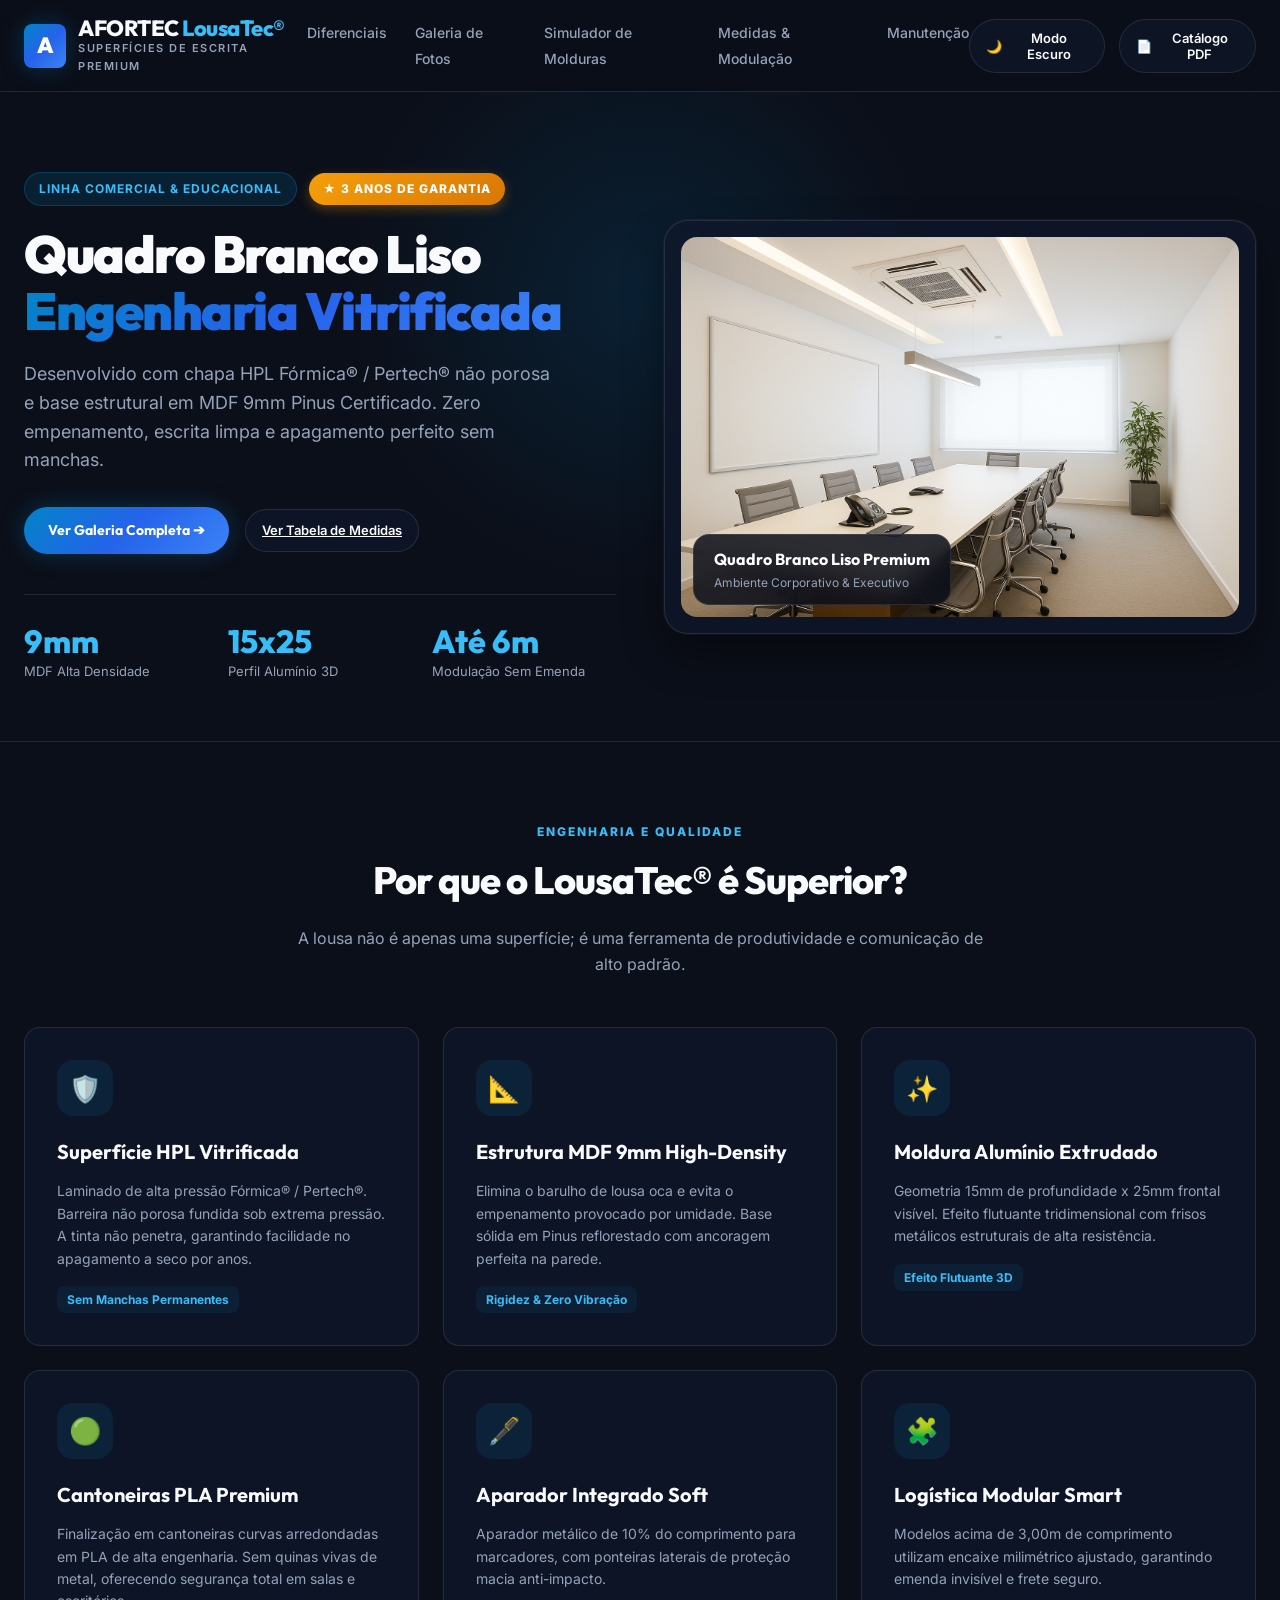
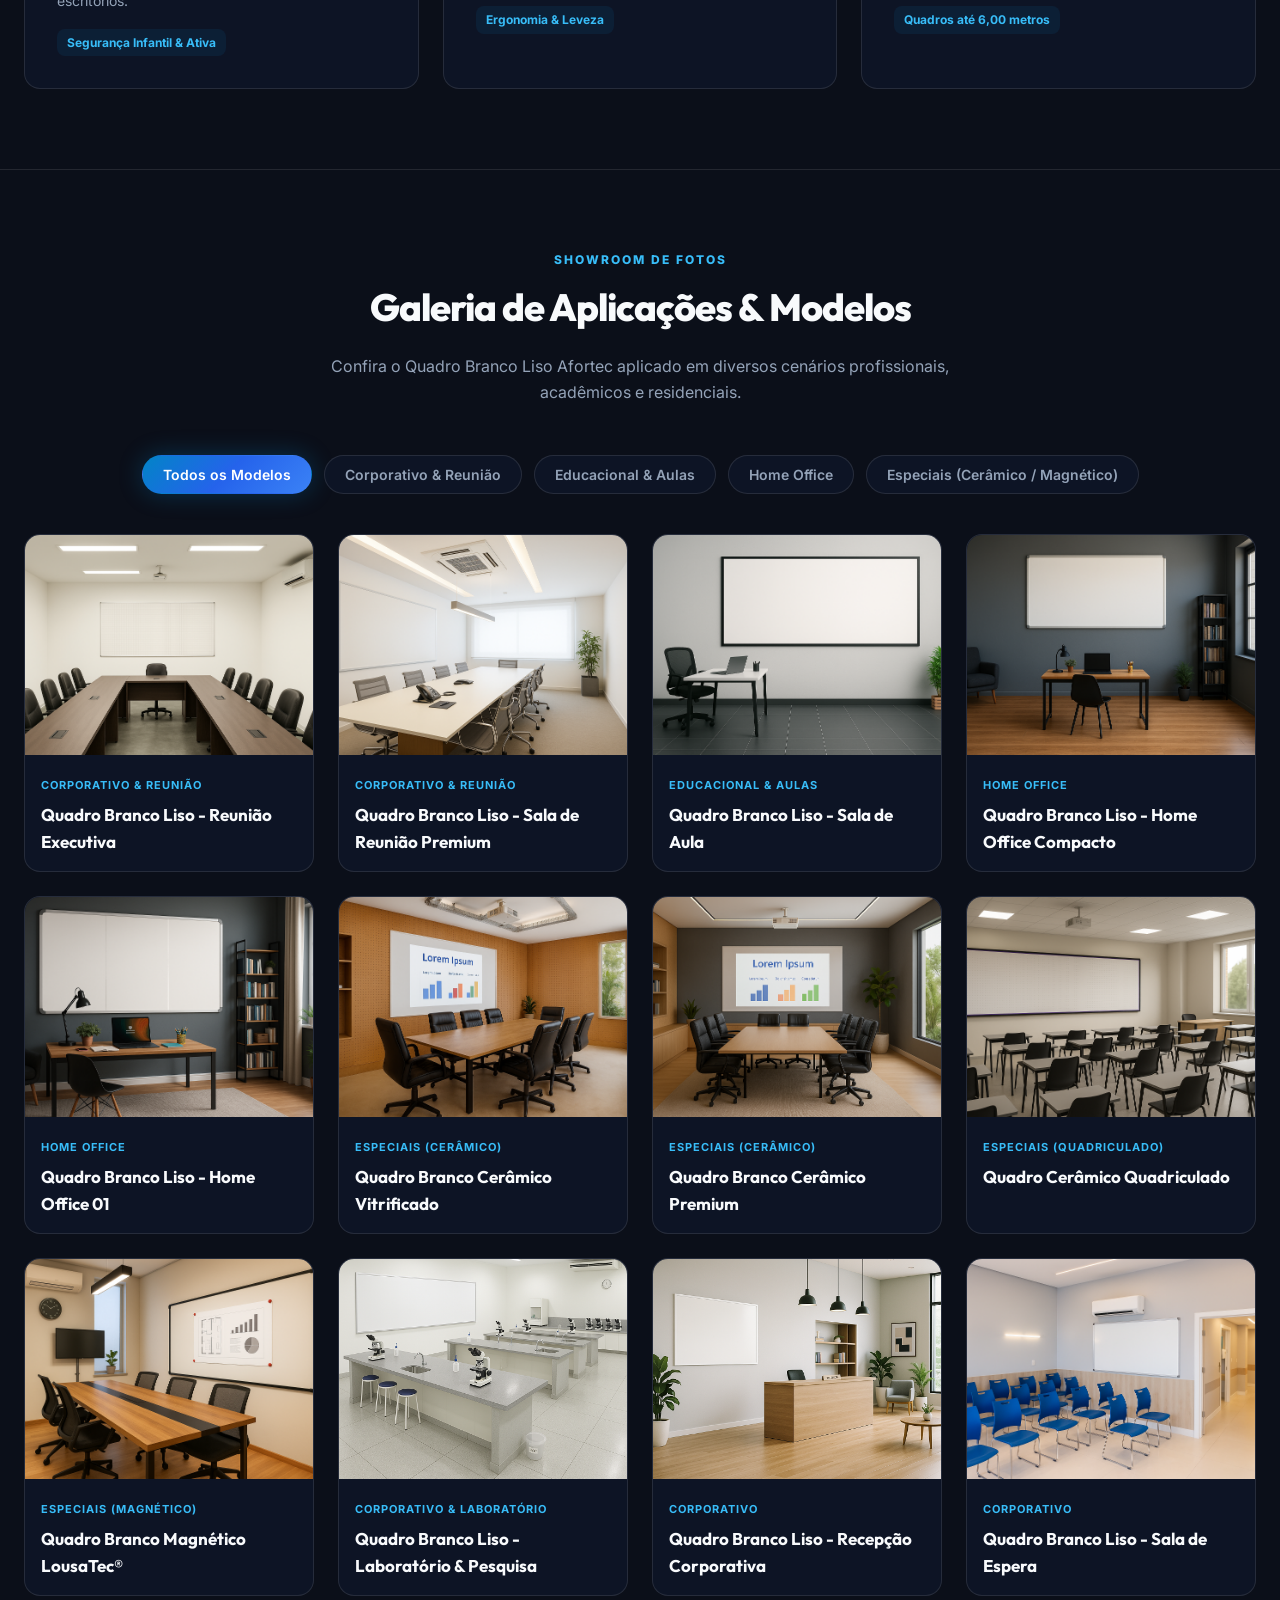
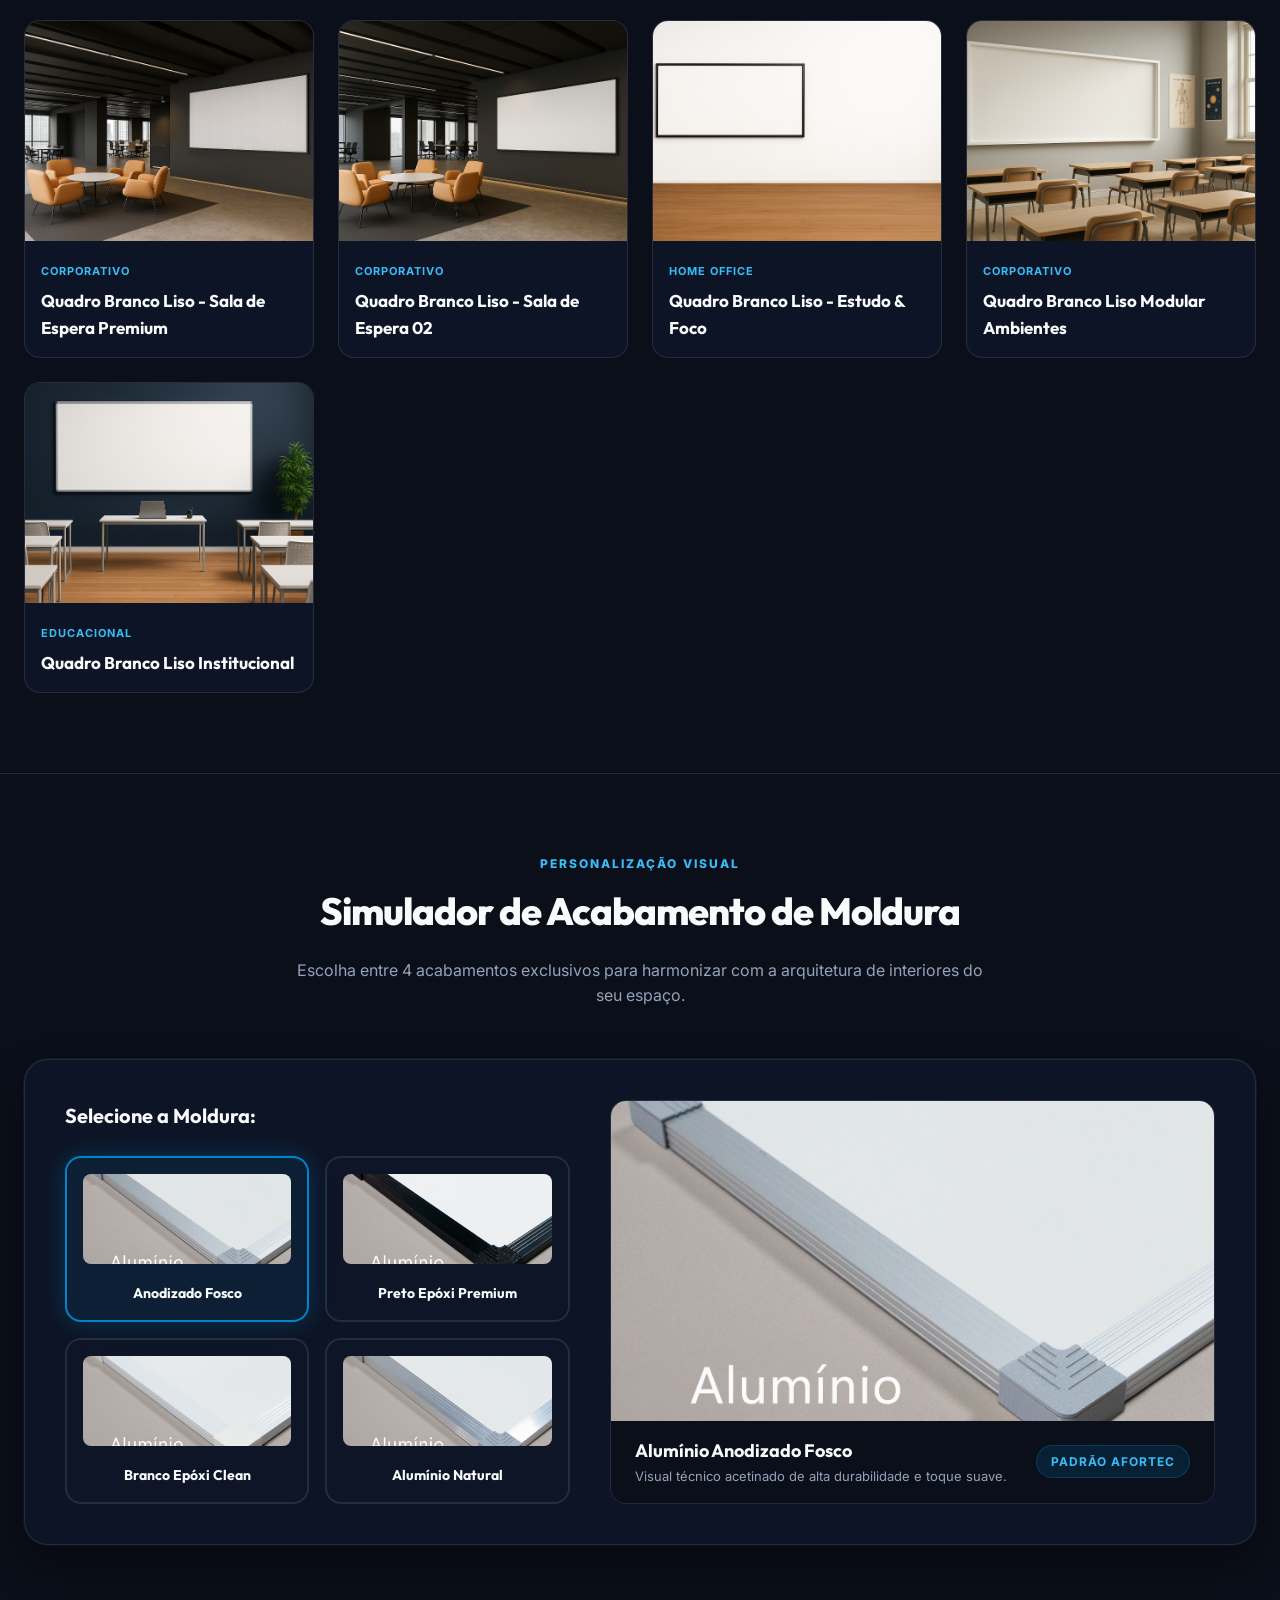
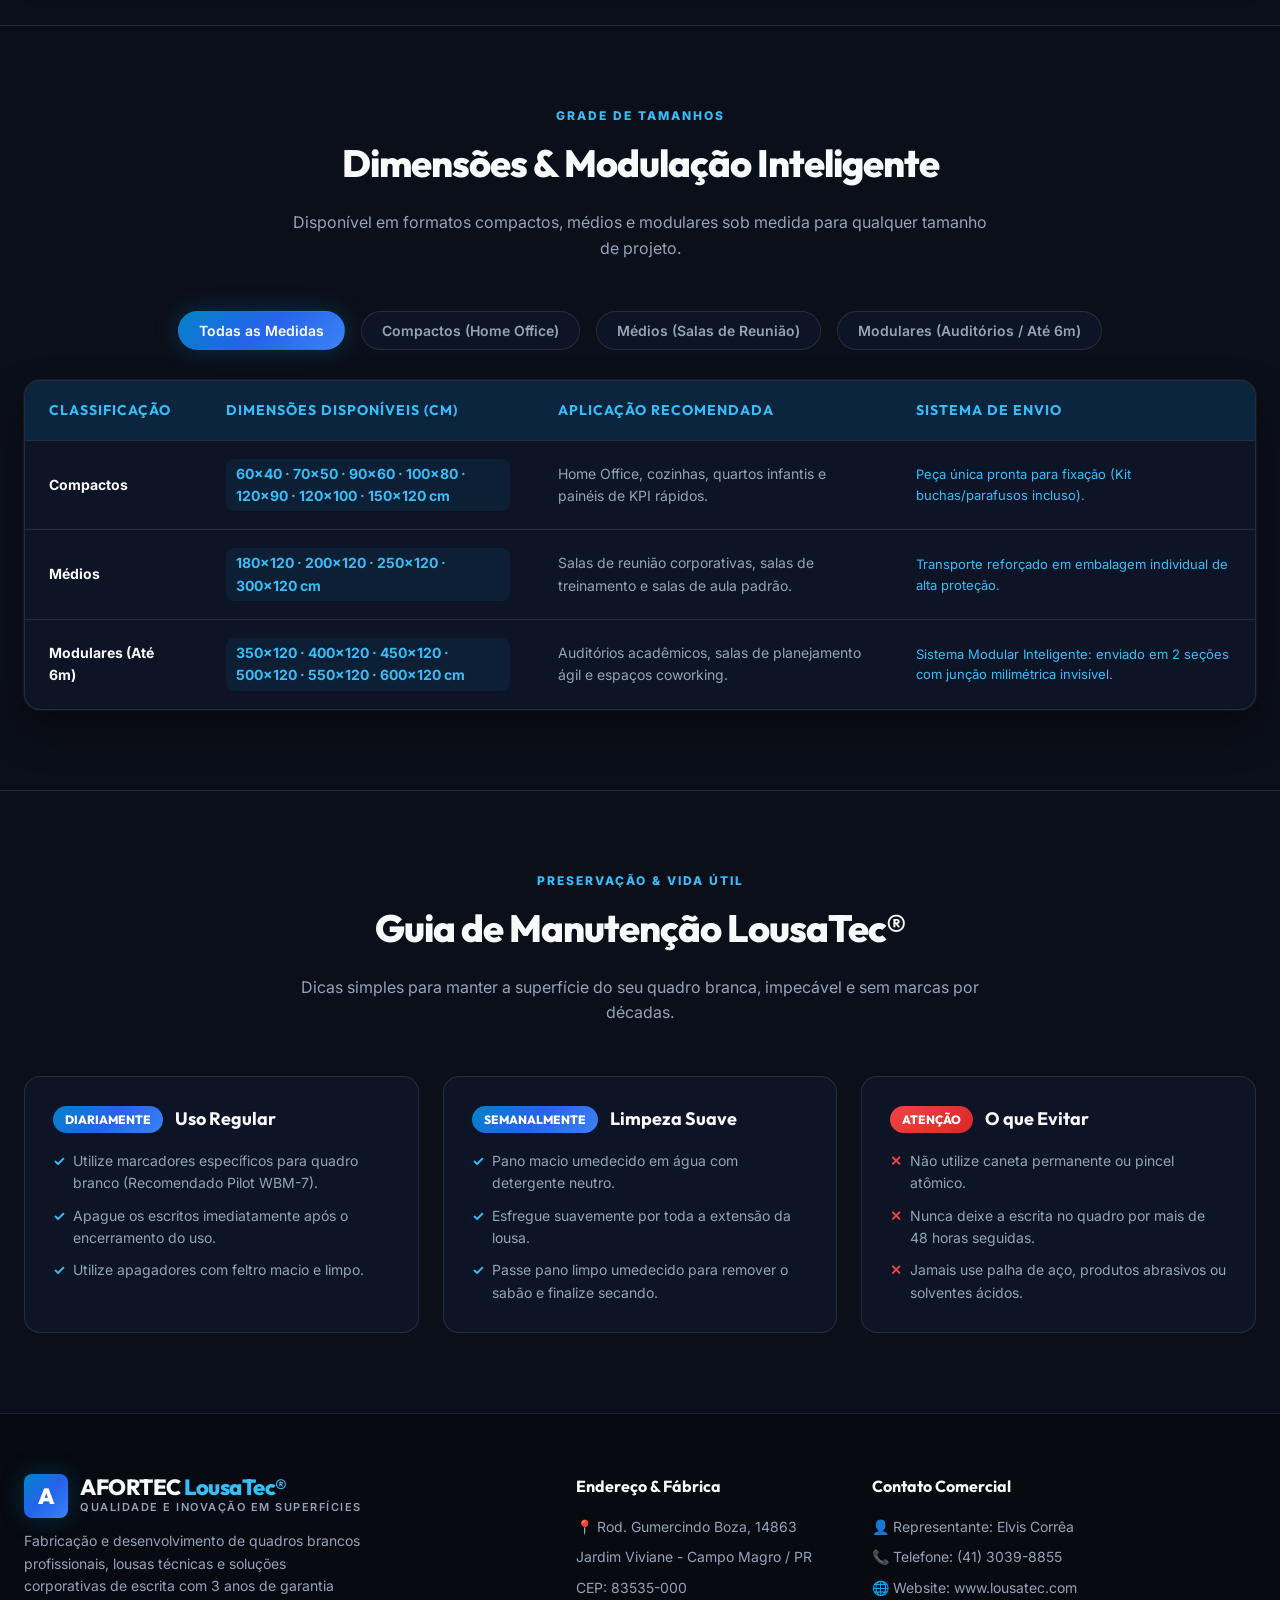
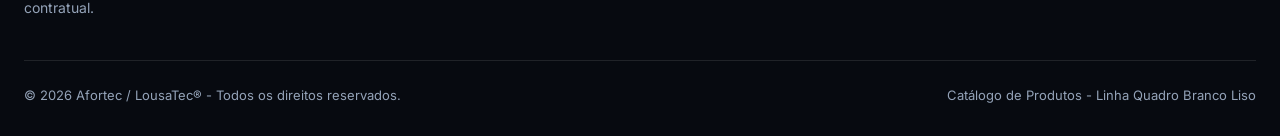
==== index.html @ a350b241 "Catálogo Digital Afortec Quadro Branco Liso" ====
<!DOCTYPE html>
<html lang="pt-BR" data-theme="dark">
<head>
  <meta charset="UTF-8">
  <meta name="viewport" content="width=device-width, initial-scale=1.0">
  <title>Afortec LousaTec® | Catálogo Oficial Quadro Branco Liso</title>
  <meta name="description" content="Catálogo digital de alta performance do Quadro Branco Liso LousaTec® da Afortec. Descubra superfícies HPL Fórmica®, molduras de alumínio 15x25mm e modulação sob medida.">
  
  <!-- Google Fonts -->
  <link rel="preconnect" href="https://fonts.googleapis.com">
  <link rel="preconnect" href="https://fonts.gstatic.com" crossorigin>
  <link href="https://fonts.googleapis.com/css2?family=Inter:wght@300;400;500;600;700&family=Outfit:wght@600;700;800;900&display=swap" rel="stylesheet">
  
  <!-- Main Stylesheet -->
  <link rel="stylesheet" href="styles.css">
</head>
<body>

  <!-- Header / Navigation -->
  <header class="header">
    <div class="container header-content">
      <div class="brand-wrapper">
        <a href="#" class="brand-logo" title="Afortec LousaTec">
          <div class="brand-logo-icon">A</div>
          <div class="brand-text">
            <span class="brand-title">AFORTEC <span>LousaTec®</span></span>
            <span class="brand-subtitle">Superfícies de Escrita Premium</span>
          </div>
        </a>
      </div>
      
      <ul class="nav-links">
        <li><a href="#diferenciais" class="nav-link">Diferenciais</a></li>
        <li><a href="#galeria" class="nav-link">Galeria de Fotos</a></li>
        <li><a href="#molduras" class="nav-link">Simulador de Molduras</a></li>
        <li><a href="#modulacao" class="nav-link">Medidas & Modulação</a></li>
        <li><a href="#cuidados" class="nav-link">Manutenção</a></li>
      </ul>
      
      <div class="header-actions">
        <button id="themeToggle" class="theme-toggle" title="Alternar Tema Claro/Escuro">
          <span class="theme-icon">🌙</span> <span class="theme-text">Modo Escuro</span>
        </button>
        <button id="btnPrint" class="btn-print" onclick="window.print()" title="Imprimir / Exportar PDF">
          <span>📄</span> Catálogo PDF
        </button>
      </div>
    </div>
  </header>

  <!-- Hero Section -->
  <section class="hero">
    <div class="hero-glow"></div>
    <div class="container hero-grid">
      <div class="hero-text">
        <div class="hero-badge-group">
          <span class="badge-tag">Linha Comercial & Educacional</span>
          <span class="badge-warranty">★ 3 Anos de Garantia</span>
        </div>
        <h1 class="hero-title">Quadro Branco Liso <br><span class="gradient-text">Engenharia Vitrificada</span></h1>
        <p class="hero-description">
          Desenvolvido com chapa HPL Fórmica® / Pertech® não porosa e base estrutural em MDF 9mm Pinus Certificado. Zero empenamento, escrita limpa e apagamento perfeito sem manchas.
        </p>
        <div style="display: flex; gap: 16px; align-items: center; flex-wrap: wrap;">
          <a href="#galeria" class="btn-primary">Ver Galeria Completa ➔</a>
          <a href="#modulacao" class="btn-print">Ver Tabela de Medidas</a>
        </div>
        
        <div class="hero-stats">
          <div class="stat-item">
            <h3>9mm</h3>
            <p>MDF Alta Densidade</p>
          </div>
          <div class="stat-item">
            <h3>15x25</h3>
            <p>Perfil Alumínio 3D</p>
          </div>
          <div class="stat-item">
            <h3>Até 6m</h3>
            <p>Modulação Sem Emenda</p>
          </div>
        </div>
      </div>
      
      <div class="hero-media">
        <div class="hero-card-featured">
          <img src="Quadro Branco Liso/Reunião 01.png" alt="Quadro Branco Liso Afortec Sala de Reunião" id="heroFeaturedImg">
          <div class="hero-card-floating-tag">
            <h4>Quadro Branco Liso Premium</h4>
            <p>Ambiente Corporativo & Executivo</p>
          </div>
        </div>
      </div>
    </div>
  </section>

  <!-- Diferenciais Técnicos -->
  <section id="diferenciais" class="section">
    <div class="container">
      <div class="section-header">
        <span class="section-tag">Engenharia e Qualidade</span>
        <h2 class="section-title">Por que o LousaTec® é Superior?</h2>
        <p class="section-description">A lousa não é apenas uma superfície; é uma ferramenta de produtividade e comunicação de alto padrão.</p>
      </div>
      
      <div class="tech-grid">
        <div class="tech-card">
          <div class="tech-icon">🛡️</div>
          <h3>Superfície HPL Vitrificada</h3>
          <p>Laminado de alta pressão Fórmica® / Pertech®. Barreira não porosa fundida sob extrema pressão. A tinta não penetra, garantindo facilidade no apagamento a seco por anos.</p>
          <span class="tech-highlight">Sem Manchas Permanentes</span>
        </div>
        
        <div class="tech-card">
          <div class="tech-icon">📐</div>
          <h3>Estrutura MDF 9mm High-Density</h3>
          <p>Elimina o barulho de lousa oca e evita o empenamento provocado por umidade. Base sólida em Pinus reflorestado com ancoragem perfeita na parede.</p>
          <span class="tech-highlight">Rigidez & Zero Vibração</span>
        </div>
        
        <div class="tech-card">
          <div class="tech-icon">✨</div>
          <h3>Moldura Alumínio Extrudado</h3>
          <p>Geometria 15mm de profundidade x 25mm frontal visível. Efeito flutuante tridimensional com frisos metálicos estruturais de alta resistência.</p>
          <span class="tech-highlight">Efeito Flutuante 3D</span>
        </div>
        
        <div class="tech-card">
          <div class="tech-icon">🟢</div>
          <h3>Cantoneiras PLA Premium</h3>
          <p>Finalização em cantoneiras curvas arredondadas em PLA de alta engenharia. Sem quinas vivas de metal, oferecendo segurança total em salas e escritórios.</p>
          <span class="tech-highlight">Segurança Infantil & Ativa</span>
        </div>
        
        <div class="tech-card">
          <div class="tech-icon">🖋️</div>
          <h3>Aparador Integrado Soft</h3>
          <p>Aparador metálico de 10% do comprimento para marcadores, com ponteiras laterais de proteção macia anti-impacto.</p>
          <span class="tech-highlight">Ergonomia & Leveza</span>
        </div>
        
        <div class="tech-card">
          <div class="tech-icon">🧩</div>
          <h3>Logística Modular Smart</h3>
          <p>Modelos acima de 3,00m de comprimento utilizam encaixe milimétrico ajustado, garantindo emenda invisível e frete seguro.</p>

          <span class="tech-highlight">Quadros até 6,00 metros</span>
        </div>
      </div>
    </div>
  </section>

  <!-- Galeria de Imagens de Produtos -->
  <section id="galeria" class="section">
    <div class="container">
      <div class="section-header">
        <span class="section-tag">Showroom de Fotos</span>
        <h2 class="section-title">Galeria de Aplicações & Modelos</h2>
        <p class="section-description">Confira o Quadro Branco Liso Afortec aplicado em diversos cenários profissionais, acadêmicos e residenciais.</p>
      </div>
      
      <!-- Controles de Filtro da Galeria -->
      <div class="gallery-controls">
        <button class="filter-btn active" data-filter="all">Todos os Modelos</button>
        <button class="filter-btn" data-filter="corporativo">Corporativo & Reunião</button>
        <button class="filter-btn" data-filter="educacional">Educacional & Aulas</button>
        <button class="filter-btn" data-filter="homeoffice">Home Office</button>
        <button class="filter-btn" data-filter="especiais">Especiais (Cerâmico / Magnético)</button>
      </div>
      
      <div class="gallery-grid" id="galleryGrid">
        <!-- Inserido dinamicamente via JS -->
      </div>
    </div>
  </section>

  <!-- Simulador de Molduras -->
  <section id="molduras" class="section">
    <div class="container">
      <div class="section-header">
        <span class="section-tag">Personalização Visual</span>
        <h2 class="section-title">Simulador de Acabamento de Moldura</h2>
        <p class="section-description">Escolha entre 4 acabamentos exclusivos para harmonizar com a arquitetura de interiores do seu espaço.</p>
      </div>
      
      <div class="simulator-container">
        <div class="simulator-controls">
          <h3 style="font-family: var(--font-heading); font-size: 20px; font-weight: 700; margin-bottom: 16px;">Selecione a Moldura:</h3>
          <div class="frame-options" id="frameOptions">
            <!-- Inserido dinamicamente via JS -->
          </div>
        </div>
        
        <div class="simulator-preview-box">
          <img src="Molduras/Moldura - Anodizada 0001.jpg" alt="Preview da Moldura" class="simulator-preview-img" id="framePreviewImg">
          <div class="simulator-preview-info">
            <div>
              <h4 id="framePreviewTitle" style="font-family: var(--font-heading); font-size: 18px; font-weight: 700;">Alumínio Anodizado Fosco</h4>
              <p id="framePreviewDesc" style="font-size: 13px; color: var(--text-muted);">Visual técnico acetinado de alta durabilidade e toque suave.</p>
            </div>
            <span class="badge-tag">Padrão Afortec</span>
          </div>
        </div>
      </div>
    </div>
  </section>

  <!-- Modulação e Tabela de Medidas -->
  <section id="modulacao" class="section">
    <div class="container">
      <div class="section-header">
        <span class="section-tag">Grade de Tamanhos</span>
        <h2 class="section-title">Dimensões & Modulação Inteligente</h2>
        <p class="section-description">Disponível em formatos compactos, médios e modulares sob medida para qualquer tamanho de projeto.</p>
      </div>
      
      <div class="modulation-controls">
        <button class="filter-btn active" data-mod="all">Todas as Medidas</button>
        <button class="filter-btn" data-mod="compactos">Compactos (Home Office)</button>
        <button class="filter-btn" data-mod="medios">Médios (Salas de Reunião)</button>
        <button class="filter-btn" data-mod="modulares">Modulares (Auditórios / Até 6m)</button>
      </div>
      
      <div class="modulation-table-wrapper">
        <table class="modulation-table">
          <thead>
            <tr>
              <th>Classificação</th>
              <th>Dimensões Disponíveis (cm)</th>
              <th>Aplicação Recomendada</th>
              <th>Sistema de Envio</th>
            </tr>
          </thead>
          <tbody id="modulationTableBody">
            <!-- Inserido dinamicamente via JS -->
          </tbody>
        </table>
      </div>
    </div>
  </section>

  <!-- Manutenção e Cuidados -->
  <section id="cuidados" class="section">
    <div class="container">
      <div class="section-header">
        <span class="section-tag">Preservação & Vida Útil</span>
        <h2 class="section-title">Guia de Manutenção LousaTec®</h2>
        <p class="section-description">Dicas simples para manter a superfície do seu quadro branca, impecável e sem marcas por décadas.</p>
      </div>
      
      <div class="care-grid">
        <div class="care-card">
          <div class="care-card-header">
            <span class="care-badge">Diariamente</span>
            <h3>Uso Regular</h3>
          </div>
          <ul>
            <li>Utilize marcadores específicos para quadro branco (Recomendado Pilot WBM-7).</li>
            <li>Apague os escritos imediatamente após o encerramento do uso.</li>
            <li>Utilize apagadores com feltro macio e limpo.</li>
          </ul>
        </div>
        
        <div class="care-card">
          <div class="care-card-header">
            <span class="care-badge">Semanalmente</span>
            <h3>Limpeza Suave</h3>
          </div>
          <ul>
            <li>Pano macio umedecido em água com detergente neutro.</li>
            <li>Esfregue suavemente por toda a extensão da lousa.</li>
            <li>Passe pano limpo umedecido para remover o sabão e finalize secando.</li>
          </ul>
        </div>
        
        <div class="care-card warning">
          <div class="care-card-header">
            <span class="care-badge" style="background: linear-gradient(135deg, #EF4444 0%, #DC2626 100%);">Atenção</span>
            <h3>O que Evitar</h3>
          </div>
          <ul>
            <li>Não utilize caneta permanente ou pincel atômico.</li>
            <li>Nunca deixe a escrita no quadro por mais de 48 horas seguidas.</li>
            <li>Jamais use palha de aço, produtos abrasivos ou solventes ácidos.</li>
          </ul>
        </div>
      </div>
    </div>
  </section>

  <!-- Modal Lightbox de Imagens -->
  <div id="imageModal" class="modal">
    <div class="modal-content">
      <button class="modal-close" id="modalClose">✕</button>
      <img id="modalImg" class="modal-img" src="" alt="Ampliação do Quadro Branco Liso Afortec">
      <div id="modalCaption" class="modal-caption"></div>
    </div>
  </div>

  <!-- Footer Institucional -->
  <footer class="footer">
    <div class="container">
      <div class="footer-grid">
        <div class="footer-brand">
          <div class="brand-logo">
            <div class="brand-logo-icon">A</div>
            <div class="brand-text">
              <span class="brand-title">AFORTEC <span>LousaTec®</span></span>
              <span class="brand-subtitle">Qualidade e Inovação em Superfícies</span>
            </div>
          </div>
          <p>Fabricação e desenvolvimento de quadros brancos profissionais, lousas técnicas e soluções corporativas de escrita com 3 anos de garantia contratual.</p>
        </div>
        
        <div class="footer-contact">
          <h4>Endereço & Fábrica</h4>
          <p>📍 Rod. Gumercindo Boza, 14863</p>
          <p>Jardim Viviane - Campo Magro / PR</p>
          <p>CEP: 83535-000</p>
        </div>
        
        <div class="footer-contact">
          <h4>Contato Comercial</h4>
          <p>👤 Representante: Elvis Corrêa</p>
          <p>📞 Telefone: (41) 3039-8855</p>
          <p>🌐 Website: www.lousatec.com</p>
        </div>
      </div>
      
      <div class="footer-bottom">
        <p>© 2026 Afortec / LousaTec® - Todos os direitos reservados.</p>
        <p>Catálogo de Produtos - Linha Quadro Branco Liso</p>
      </div>
    </div>
  </footer>

  <!-- Script Principal JavaScript -->
  <script src="app.js"></script>
</body>
</html>
---- styles.css ----
/* ==========================================================================
   AFORTEC / LOUSATEC - DESIGN SYSTEM & CATALOG STYLESHEET
   ========================================================================== */

:root {
  /* Color Palette - Premium Slate & Deep Sapphire */
  --bg-dark: #0B0F19;
  --bg-card: rgba(15, 23, 42, 0.75);
  --bg-card-hover: rgba(30, 41, 59, 0.85);
  --border-color: rgba(255, 255, 255, 0.1);
  --border-active: #0284C7;
  
  --primary-navy: #0F172A;
  --accent-blue: #0284C7;
  --accent-blue-bright: #38BDF8;
  --accent-gradient: linear-gradient(135deg, #0284C7 0%, #2563EB 50%, #3B82F6 100%);
  --gold-warranty: linear-gradient(135deg, #F59E0B 0%, #D97706 100%);
  
  --text-main: #F8FAFC;
  --text-muted: #94A3B8;
  --text-dim: #64748B;
  
  --shadow-glass: 0 20px 40px rgba(0, 0, 0, 0.4), 0 0 0 1px rgba(255, 255, 255, 0.05);
  --shadow-glow: 0 0 25px rgba(2, 132, 199, 0.3);
  
  --radius-sm: 8px;
  --radius-md: 16px;
  --radius-lg: 24px;
  --radius-full: 9999px;
  
  --transition-fast: 0.2s cubic-bezier(0.4, 0, 0.2, 1);
  --transition-normal: 0.35s cubic-bezier(0.4, 0, 0.2, 1);
  --font-heading: 'Outfit', -apple-system, BlinkMacSystemFont, sans-serif;
  --font-body: 'Inter', -apple-system, BlinkMacSystemFont, sans-serif;
}

/* Light Theme Variables */
[data-theme="light"] {
  --bg-dark: #F8FAFC;
  --bg-card: rgba(255, 255, 255, 0.9);
  --bg-card-hover: rgba(241, 245, 249, 1);
  --border-color: rgba(15, 23, 42, 0.1);
  --text-main: #0F172A;
  --text-muted: #475569;
  --text-dim: #64748B;
  --shadow-glass: 0 10px 30px rgba(0, 0, 0, 0.08), 0 0 0 1px rgba(0, 0, 0, 0.05);
}

/* Reset & Base Setup */
*, *::before, *::after {
  box-sizing: border-box;
  margin: 0;
  padding: 0;
}

html {
  scroll-behavior: smooth;
  font-size: 16px;
}

body {
  font-family: var(--font-body);
  background-color: var(--bg-dark);
  color: var(--text-main);
  line-height: 1.6;
  overflow-x: hidden;
  transition: background-color var(--transition-normal), color var(--transition-normal);
}

/* Container */
.container {
  width: 100%;
  max-width: 1280px;
  margin: 0 auto;
  padding: 0 24px;
}

/* Custom Scrollbar */
::-webkit-scrollbar {
  width: 8px;
}
::-webkit-scrollbar-track {
  background: var(--bg-dark);
}
::-webkit-scrollbar-thumb {
  background: var(--accent-blue);
  border-radius: 4px;
}

/* Header & Navigation */
.header {
  position: sticky;
  top: 0;
  z-index: 100;
  background: rgba(11, 15, 25, 0.85);
  backdrop-filter: blur(16px);
  -webkit-backdrop-filter: blur(16px);
  border-bottom: 1px solid var(--border-color);
  padding: 16px 0;
  transition: background var(--transition-normal);
}

[data-theme="light"] .header {
  background: rgba(248, 250, 252, 0.85);
}

.header-content {
  display: flex;
  align-items: center;
  justify-content: space-between;
}

.brand-wrapper {
  display: flex;
  align-items: center;
  gap: 16px;
}

.brand-logo {
  display: flex;
  align-items: center;
  gap: 12px;
  text-decoration: none;
}

.brand-logo-icon {
  width: 44px;
  height: 44px;
  background: var(--accent-gradient);
  border-radius: var(--radius-sm);
  display: flex;
  align-items: center;
  justify-content: center;
  color: #FFF;
  font-weight: 900;
  font-size: 22px;
  font-family: var(--font-heading);
  box-shadow: var(--shadow-glow);
}

.brand-text {
  display: flex;
  flex-direction: column;
}

.brand-title {
  font-family: var(--font-heading);
  font-weight: 800;
  font-size: 22px;
  letter-spacing: -0.5px;
  color: var(--text-main);
  line-height: 1.1;
}

.brand-title span {
  color: var(--accent-blue-bright);
}

.brand-subtitle {
  font-size: 11px;
  text-transform: uppercase;
  letter-spacing: 1.5px;
  color: var(--text-muted);
  font-weight: 600;
}

.nav-links {
  display: flex;
  gap: 28px;
  list-style: none;
}

.nav-link {
  color: var(--text-muted);
  text-decoration: none;
  font-weight: 500;
  font-size: 14px;
  transition: color var(--transition-fast);
}

.nav-link:hover, .nav-link.active {
  color: var(--accent-blue-bright);
}

.header-actions {
  display: flex;
  align-items: center;
  gap: 14px;
}

.theme-toggle, .btn-print {
  background: var(--bg-card);
  border: 1px solid var(--border-color);
  color: var(--text-main);
  padding: 10px 16px;
  border-radius: var(--radius-full);
  font-family: var(--font-body);
  font-size: 13px;
  font-weight: 600;
  cursor: pointer;
  display: flex;
  align-items: center;
  gap: 8px;
  transition: all var(--transition-fast);
}

.theme-toggle:hover, .btn-print:hover {
  border-color: var(--accent-blue);
  box-shadow: var(--shadow-glow);
  transform: translateY(-2px);
}

.btn-primary {
  background: var(--accent-gradient);
  color: #FFF;
  border: none;
  padding: 12px 24px;
  border-radius: var(--radius-full);
  font-family: var(--font-heading);
  font-weight: 700;
  font-size: 14px;
  cursor: pointer;
  text-decoration: none;
  display: inline-flex;
  align-items: center;
  gap: 8px;
  box-shadow: var(--shadow-glow);
  transition: all var(--transition-fast);
}

.btn-primary:hover {
  transform: translateY(-2px);
  filter: brightness(1.1);
}

/* Hero Section */
.hero {
  position: relative;
  padding: 80px 0 60px;
  overflow: hidden;
}

.hero-glow {
  position: absolute;
  top: -100px;
  left: 50%;
  transform: translateX(-50%);
  width: 600px;
  height: 600px;
  background: radial-gradient(circle, rgba(2, 132, 199, 0.15) 0%, rgba(11, 15, 25, 0) 70%);
  z-index: 0;
  pointer-events: none;
}

.hero-grid {
  display: grid;
  grid-template-columns: 1fr 1fr;
  gap: 48px;
  align-items: center;
  position: relative;
  z-index: 1;
}

.hero-badge-group {
  display: flex;
  align-items: center;
  gap: 12px;
  margin-bottom: 20px;
  flex-wrap: wrap;
}

.badge-tag {
  background: rgba(2, 132, 199, 0.15);
  border: 1px solid rgba(2, 132, 199, 0.3);
  color: var(--accent-blue-bright);
  padding: 6px 14px;
  border-radius: var(--radius-full);
  font-size: 12px;
  font-weight: 700;
  text-transform: uppercase;
  letter-spacing: 1px;
}

.badge-warranty {
  background: var(--gold-warranty);
  color: #FFF;
  padding: 6px 14px;
  border-radius: var(--radius-full);
  font-size: 12px;
  font-weight: 800;
  text-transform: uppercase;
  letter-spacing: 1px;
  display: flex;
  align-items: center;
  gap: 6px;
  box-shadow: 0 4px 12px rgba(245, 158, 11, 0.3);
}

.hero-title {
  font-family: var(--font-heading);
  font-size: 52px;
  font-weight: 900;
  line-height: 1.1;
  margin-bottom: 20px;
  letter-spacing: -1.5px;
}

.hero-title .gradient-text {
  background: var(--accent-gradient);
  -webkit-background-clip: text;
  -webkit-text-fill-color: transparent;
}

.hero-description {
  font-size: 18px;
  color: var(--text-muted);
  margin-bottom: 32px;
  max-width: 540px;
}

.hero-stats {
  display: grid;
  grid-template-columns: repeat(3, 1fr);
  gap: 20px;
  margin-top: 40px;
  padding-top: 30px;
  border-top: 1px solid var(--border-color);
}

.stat-item h3 {
  font-family: var(--font-heading);
  font-size: 32px;
  font-weight: 800;
  color: var(--accent-blue-bright);
  line-height: 1;
}

.stat-item p {
  font-size: 13px;
  color: var(--text-muted);
  margin-top: 4px;
}

/* Showcase Hero Image */
.hero-media {
  position: relative;
}

.hero-card-featured {
  background: var(--bg-card);
  border: 1px solid var(--border-color);
  border-radius: var(--radius-lg);
  padding: 16px;
  box-shadow: var(--shadow-glass);
  backdrop-filter: blur(12px);
  position: relative;
  overflow: hidden;
  transition: transform var(--transition-normal);
}

.hero-card-featured:hover {
  transform: translateY(-4px);
}

.hero-card-featured img {
  width: 100%;
  height: 380px;
  object-fit: cover;
  border-radius: var(--radius-md);
  display: block;
}

.hero-card-floating-tag {
  position: absolute;
  bottom: 28px;
  left: 28px;
  background: rgba(11, 15, 25, 0.85);
  backdrop-filter: blur(12px);
  border: 1px solid var(--border-color);
  padding: 12px 20px;
  border-radius: var(--radius-md);
  color: #FFF;
}

.hero-card-floating-tag h4 {
  font-family: var(--font-heading);
  font-size: 16px;
  font-weight: 700;
}

.hero-card-floating-tag p {
  font-size: 12px;
  color: var(--text-muted);
}

/* Section Header */
.section {
  padding: 80px 0;
  border-top: 1px solid var(--border-color);
}

.section-header {
  text-align: center;
  max-width: 700px;
  margin: 0 auto 50px;
}

.section-tag {
  color: var(--accent-blue-bright);
  font-size: 12px;
  font-weight: 800;
  text-transform: uppercase;
  letter-spacing: 2px;
  margin-bottom: 8px;
  display: block;
}

.section-title {
  font-family: var(--font-heading);
  font-size: 38px;
  font-weight: 800;
  letter-spacing: -1px;
  margin-bottom: 16px;
}

.section-description {
  font-size: 16px;
  color: var(--text-muted);
}

/* Tech Features Grid */
.tech-grid {
  display: grid;
  grid-template-columns: repeat(3, 1fr);
  gap: 24px;
}

.tech-card {
  background: var(--bg-card);
  border: 1px solid var(--border-color);
  border-radius: var(--radius-md);
  padding: 32px;
  transition: all var(--transition-normal);
  position: relative;
  overflow: hidden;
}

.tech-card::before {
  content: '';
  position: absolute;
  top: 0;
  left: 0;
  width: 100%;
  height: 4px;
  background: var(--accent-gradient);
  opacity: 0;
  transition: opacity var(--transition-fast);
}

.tech-card:hover {
  transform: translateY(-6px);
  border-color: rgba(2, 132, 199, 0.4);
  box-shadow: var(--shadow-glass);
}

.tech-card:hover::before {
  opacity: 1;
}

.tech-icon {
  width: 56px;
  height: 56px;
  background: rgba(2, 132, 199, 0.12);
  border-radius: var(--radius-md);
  display: flex;
  align-items: center;
  justify-content: center;
  font-size: 26px;
  margin-bottom: 20px;
  color: var(--accent-blue-bright);
}

.tech-card h3 {
  font-family: var(--font-heading);
  font-size: 20px;
  font-weight: 700;
  margin-bottom: 12px;
}

.tech-card p {
  font-size: 14px;
  color: var(--text-muted);
  line-height: 1.6;
}

.tech-card .tech-highlight {
  margin-top: 16px;
  display: inline-block;
  font-size: 12px;
  font-weight: 700;
  color: var(--accent-blue-bright);
  background: rgba(2, 132, 199, 0.1);
  padding: 4px 10px;
  border-radius: var(--radius-sm);
}

/* Gallery Section */
.gallery-controls {
  display: flex;
  justify-content: center;
  gap: 12px;
  margin-bottom: 40px;
  flex-wrap: wrap;
}

.filter-btn {
  background: var(--bg-card);
  border: 1px solid var(--border-color);
  color: var(--text-muted);
  padding: 10px 20px;
  border-radius: var(--radius-full);
  font-family: var(--font-body);
  font-size: 14px;
  font-weight: 600;
  cursor: pointer;
  transition: all var(--transition-fast);
}

.filter-btn:hover, .filter-btn.active {
  background: var(--accent-gradient);
  color: #FFF;
  border-color: transparent;
  box-shadow: var(--shadow-glow);
}

.gallery-grid {
  display: grid;
  grid-template-columns: repeat(auto-fill, minmax(280px, 1fr));
  gap: 24px;
}

.gallery-item {
  background: var(--bg-card);
  border: 1px solid var(--border-color);
  border-radius: var(--radius-md);
  overflow: hidden;
  cursor: pointer;
  transition: all var(--transition-normal);
  position: relative;
}

.gallery-item:hover {
  transform: translateY(-6px);
  border-color: var(--accent-blue);
  box-shadow: var(--shadow-glass);
}

.gallery-thumb {
  position: relative;
  height: 220px;
  overflow: hidden;
}

.gallery-thumb img {
  width: 100%;
  height: 100%;
  object-fit: cover;
  transition: transform var(--transition-normal);
}

.gallery-item:hover .gallery-thumb img {
  transform: scale(1.08);
}

.gallery-overlay {
  position: absolute;
  inset: 0;
  background: linear-gradient(to top, rgba(11, 15, 25, 0.8) 0%, transparent 60%);
  opacity: 0;
  transition: opacity var(--transition-fast);
  display: flex;
  align-items: flex-end;
  padding: 16px;
}

.gallery-item:hover .gallery-overlay {
  opacity: 1;
}

.gallery-info {
  padding: 16px;
}

.gallery-category {
  font-size: 11px;
  font-weight: 700;
  text-transform: uppercase;
  letter-spacing: 1px;
  color: var(--accent-blue-bright);
}

.gallery-title {
  font-family: var(--font-heading);
  font-size: 17px;
  font-weight: 700;
  margin-top: 4px;
}

/* Molduras Simulator */
.simulator-container {
  display: grid;
  grid-template-columns: 1fr 1.2fr;
  gap: 40px;
  background: var(--bg-card);
  border: 1px solid var(--border-color);
  border-radius: var(--radius-lg);
  padding: 40px;
  box-shadow: var(--shadow-glass);
}

.frame-options {
  display: grid;
  grid-template-columns: repeat(2, 1fr);
  gap: 16px;
  margin-top: 24px;
}

.frame-option-card {
  background: rgba(15, 23, 42, 0.5);
  border: 2px solid var(--border-color);
  border-radius: var(--radius-md);
  padding: 16px;
  cursor: pointer;
  transition: all var(--transition-fast);
  text-align: center;
}

.frame-option-card:hover, .frame-option-card.active {
  border-color: var(--accent-blue);
  background: rgba(2, 132, 199, 0.1);
  box-shadow: var(--shadow-glow);
}

.frame-option-thumb {
  width: 100%;
  height: 90px;
  object-fit: cover;
  border-radius: var(--radius-sm);
  margin-bottom: 10px;
}

.frame-option-name {
  font-family: var(--font-heading);
  font-size: 14px;
  font-weight: 700;
}

.simulator-preview-box {
  position: relative;
  border-radius: var(--radius-md);
  overflow: hidden;
  border: 1px solid var(--border-color);
  min-height: 380px;
  display: flex;
  flex-direction: column;
}

.simulator-preview-img {
  width: 100%;
  height: 320px;
  object-fit: cover;
  display: block;
}

.simulator-preview-info {
  background: rgba(11, 15, 25, 0.9);
  padding: 16px 24px;
  display: flex;
  justify-content: space-between;
  align-items: center;
}

/* Modulação Table & Calculator */
.modulation-controls {
  display: flex;
  justify-content: center;
  gap: 16px;
  margin-bottom: 30px;
}

.modulation-table-wrapper {
  background: var(--bg-card);
  border: 1px solid var(--border-color);
  border-radius: var(--radius-md);
  overflow: hidden;
  box-shadow: var(--shadow-glass);
}

.modulation-table {
  width: 100%;
  border-collapse: collapse;
  text-align: left;
}

.modulation-table th {
  background: rgba(2, 132, 199, 0.15);
  font-family: var(--font-heading);
  font-size: 14px;
  font-weight: 700;
  color: var(--accent-blue-bright);
  padding: 18px 24px;
  border-bottom: 1px solid var(--border-color);
  text-transform: uppercase;
  letter-spacing: 1px;
}

.modulation-table td {
  padding: 18px 24px;
  border-bottom: 1px solid var(--border-color);
  font-size: 14px;
  color: var(--text-muted);
}

.modulation-table tr:last-child td {
  border-bottom: none;
}

.modulation-table tr:hover td {
  background: rgba(255, 255, 255, 0.02);
  color: var(--text-main);
}

.badge-dim {
  background: rgba(2, 132, 199, 0.1);
  color: var(--accent-blue-bright);
  font-weight: 700;
  padding: 4px 10px;
  border-radius: var(--radius-sm);
  display: inline-block;
}

/* Care Grid */
.care-grid {
  display: grid;
  grid-template-columns: repeat(3, 1fr);
  gap: 24px;
}

.care-card {
  background: var(--bg-card);
  border: 1px solid var(--border-color);
  border-radius: var(--radius-md);
  padding: 28px;
}

.care-card-header {
  display: flex;
  align-items: center;
  gap: 12px;
  margin-bottom: 16px;
}

.care-badge {
  background: var(--accent-gradient);
  color: #FFF;
  font-family: var(--font-heading);
  font-size: 12px;
  font-weight: 800;
  padding: 4px 12px;
  border-radius: var(--radius-full);
  text-transform: uppercase;
}

.care-card h3 {
  font-family: var(--font-heading);
  font-size: 18px;
  font-weight: 700;
}

.care-card ul {
  list-style: none;
  display: flex;
  flex-direction: column;
  gap: 10px;
}

.care-card li {
  font-size: 14px;
  color: var(--text-muted);
  position: relative;
  padding-left: 20px;
}

.care-card li::before {
  content: '✓';
  position: absolute;
  left: 0;
  color: var(--accent-blue-bright);
  font-weight: bold;
}

.care-card.warning li::before {
  content: '✕';
  color: #EF4444;
}

/* Lightbox Modal */
.modal {
  position: fixed;
  inset: 0;
  z-index: 1000;
  background: rgba(0, 0, 0, 0.9);
  backdrop-filter: blur(16px);
  display: flex;
  align-items: center;
  justify-content: center;
  opacity: 0;
  pointer-events: none;
  transition: opacity var(--transition-fast);
}

.modal.active {
  opacity: 1;
  pointer-events: auto;
}

.modal-content {
  position: relative;
  max-width: 90vw;
  max-height: 90vh;
  background: var(--bg-card);
  border: 1px solid var(--border-color);
  border-radius: var(--radius-lg);
  padding: 24px;
  box-shadow: var(--shadow-glass);
}

.modal-img {
  max-width: 100%;
  max-height: 75vh;
  object-fit: contain;
  border-radius: var(--radius-md);
  display: block;
}

.modal-close {
  position: absolute;
  top: 16px;
  right: 16px;
  background: rgba(255, 255, 255, 0.1);
  border: none;
  color: #FFF;
  width: 36px;
  height: 36px;
  border-radius: 50%;
  cursor: pointer;
  font-size: 20px;
  display: flex;
  align-items: center;
  justify-content: center;
  transition: background var(--transition-fast);
}

.modal-close:hover {
  background: rgba(239, 68, 68, 0.8);
}

.modal-caption {
  margin-top: 16px;
  text-align: center;
  font-family: var(--font-heading);
  font-size: 18px;
  font-weight: 700;
}

/* Footer */
.footer {
  background: #070A10;
  border-top: 1px solid var(--border-color);
  padding: 60px 0 30px;
  color: var(--text-muted);
}

.footer-grid {
  display: grid;
  grid-template-columns: 2fr 1fr 1.5fr;
  gap: 40px;
  margin-bottom: 40px;
}

.footer-brand p {
  font-size: 14px;
  margin-top: 12px;
  max-width: 340px;
}

.footer-contact h4 {
  color: var(--text-main);
  font-family: var(--font-heading);
  font-size: 16px;
  font-weight: 700;
  margin-bottom: 16px;
}

.footer-contact p {
  font-size: 14px;
  margin-bottom: 8px;
}

.footer-bottom {
  border-top: 1px solid var(--border-color);
  padding-top: 24px;
  display: flex;
  justify-content: space-between;
  align-items: center;
  font-size: 13px;
}

/* Responsive Media Queries */
@media (max-width: 992px) {
  .hero-grid, .simulator-container, .footer-grid {
    grid-template-columns: 1fr;
  }
  
  .tech-grid, .care-grid {
    grid-template-columns: repeat(2, 1fr);
  }
  
  .hero-title {
    font-size: 40px;
  }
}

@media (max-width: 768px) {
  .nav-links {
    display: none;
  }
  
  .tech-grid, .care-grid {
    grid-template-columns: 1fr;
  }
  
  .hero-stats {
    grid-template-columns: 1fr;
  }
  
  .frame-options {
    grid-template-columns: 1fr;
  }
}

/* Print Stylesheet for Catalog Export */
@media print {
  body {
    background: #FFF !important;
    color: #000 !important;
  }
  .header, .theme-toggle, .btn-print, .gallery-controls, .modal {
    display: none !important;
  }
  .section {
    padding: 20px 0 !important;
    page-break-inside: avoid;
  }
  .tech-card, .gallery-item, .simulator-container, .care-card {
    border: 1px solid #CCC !important;
    box-shadow: none !important;
    background: #FFF !important;
    color: #000 !important;
  }
  .tech-card p, .care-card li {
    color: #333 !important;
  }
}
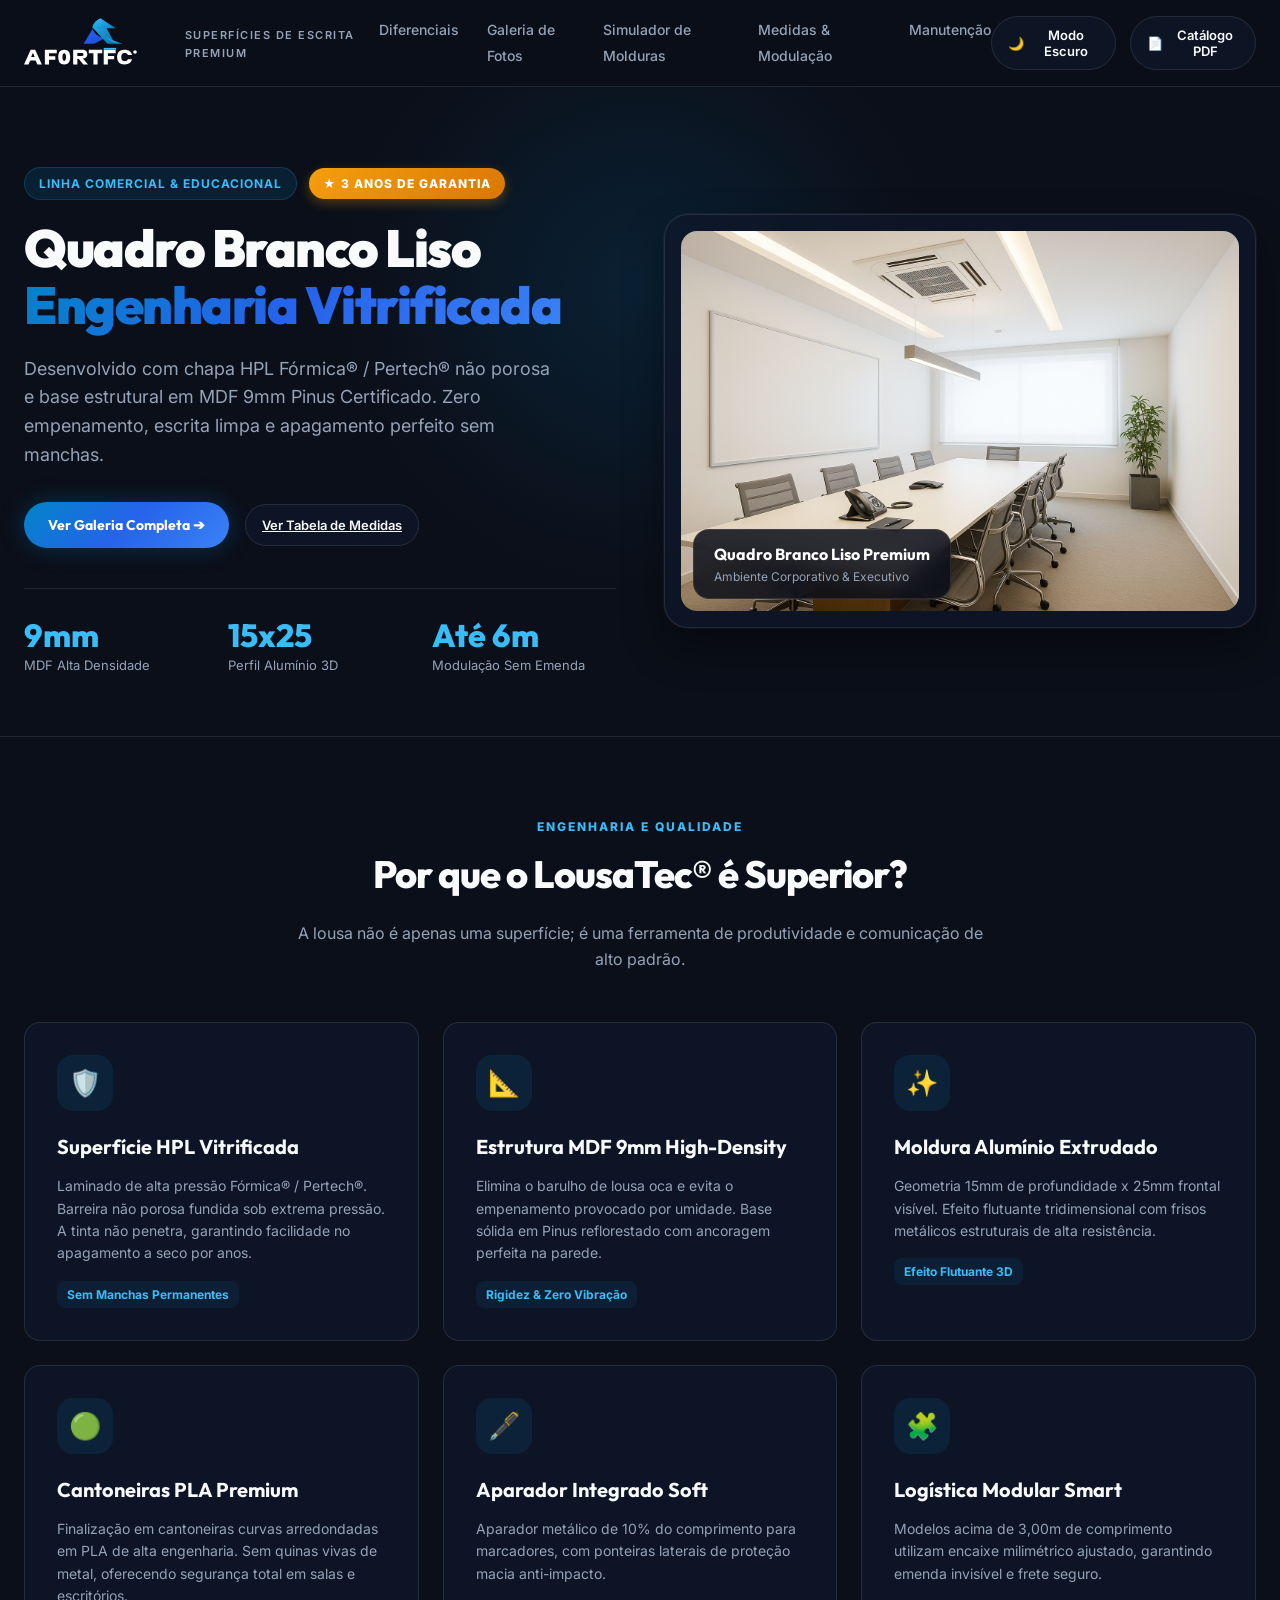
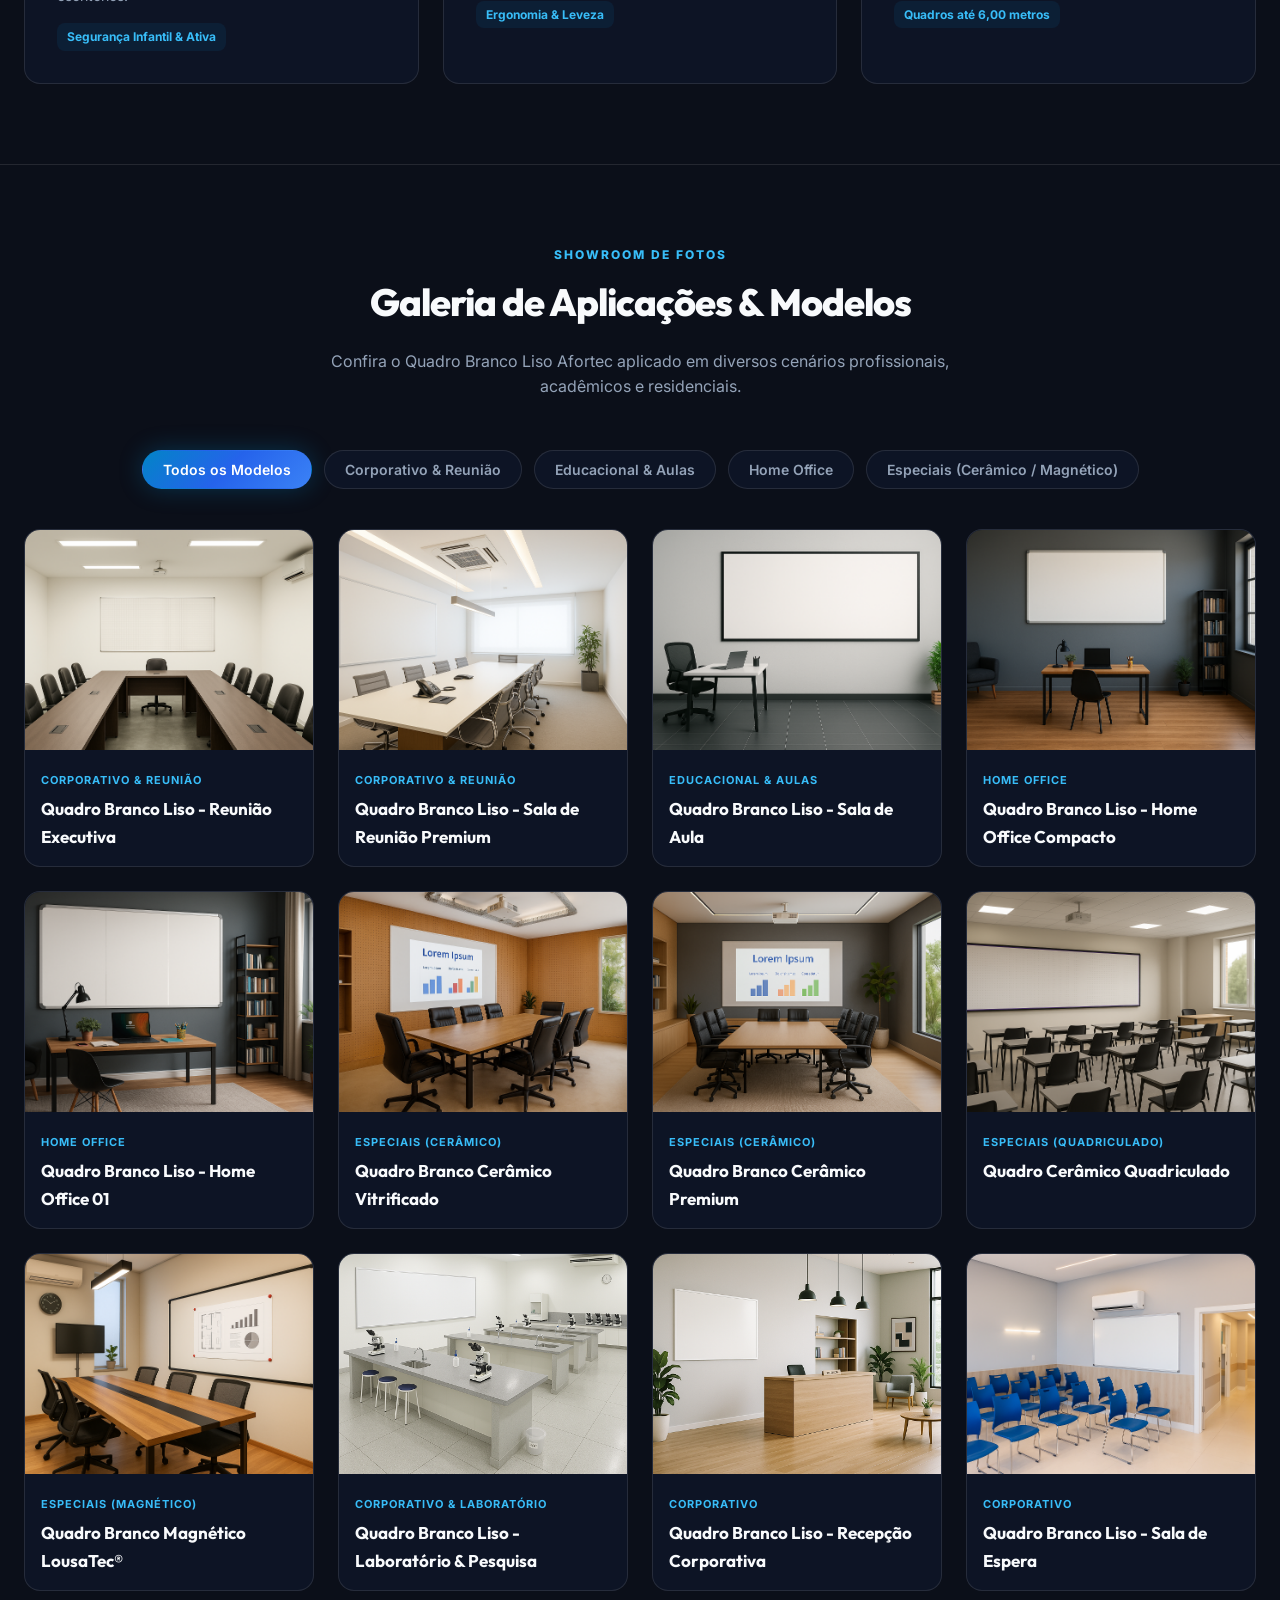
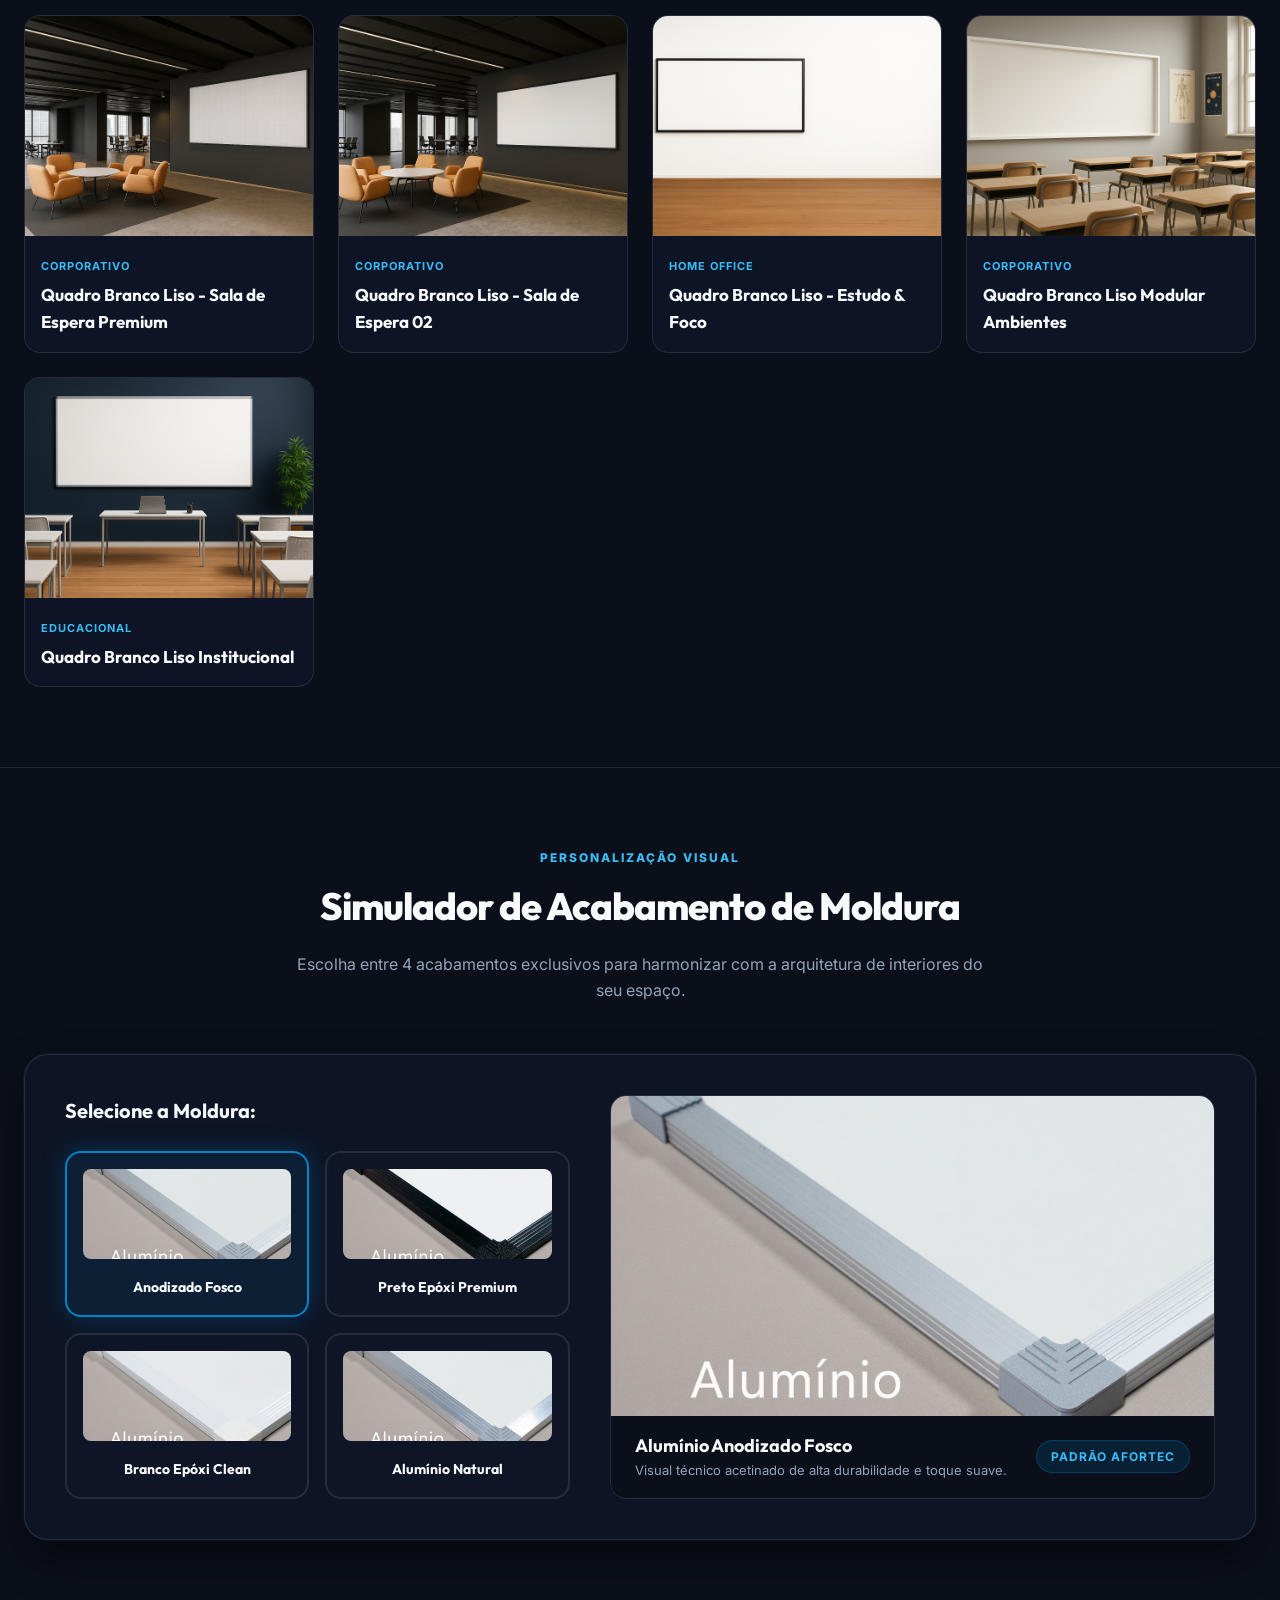
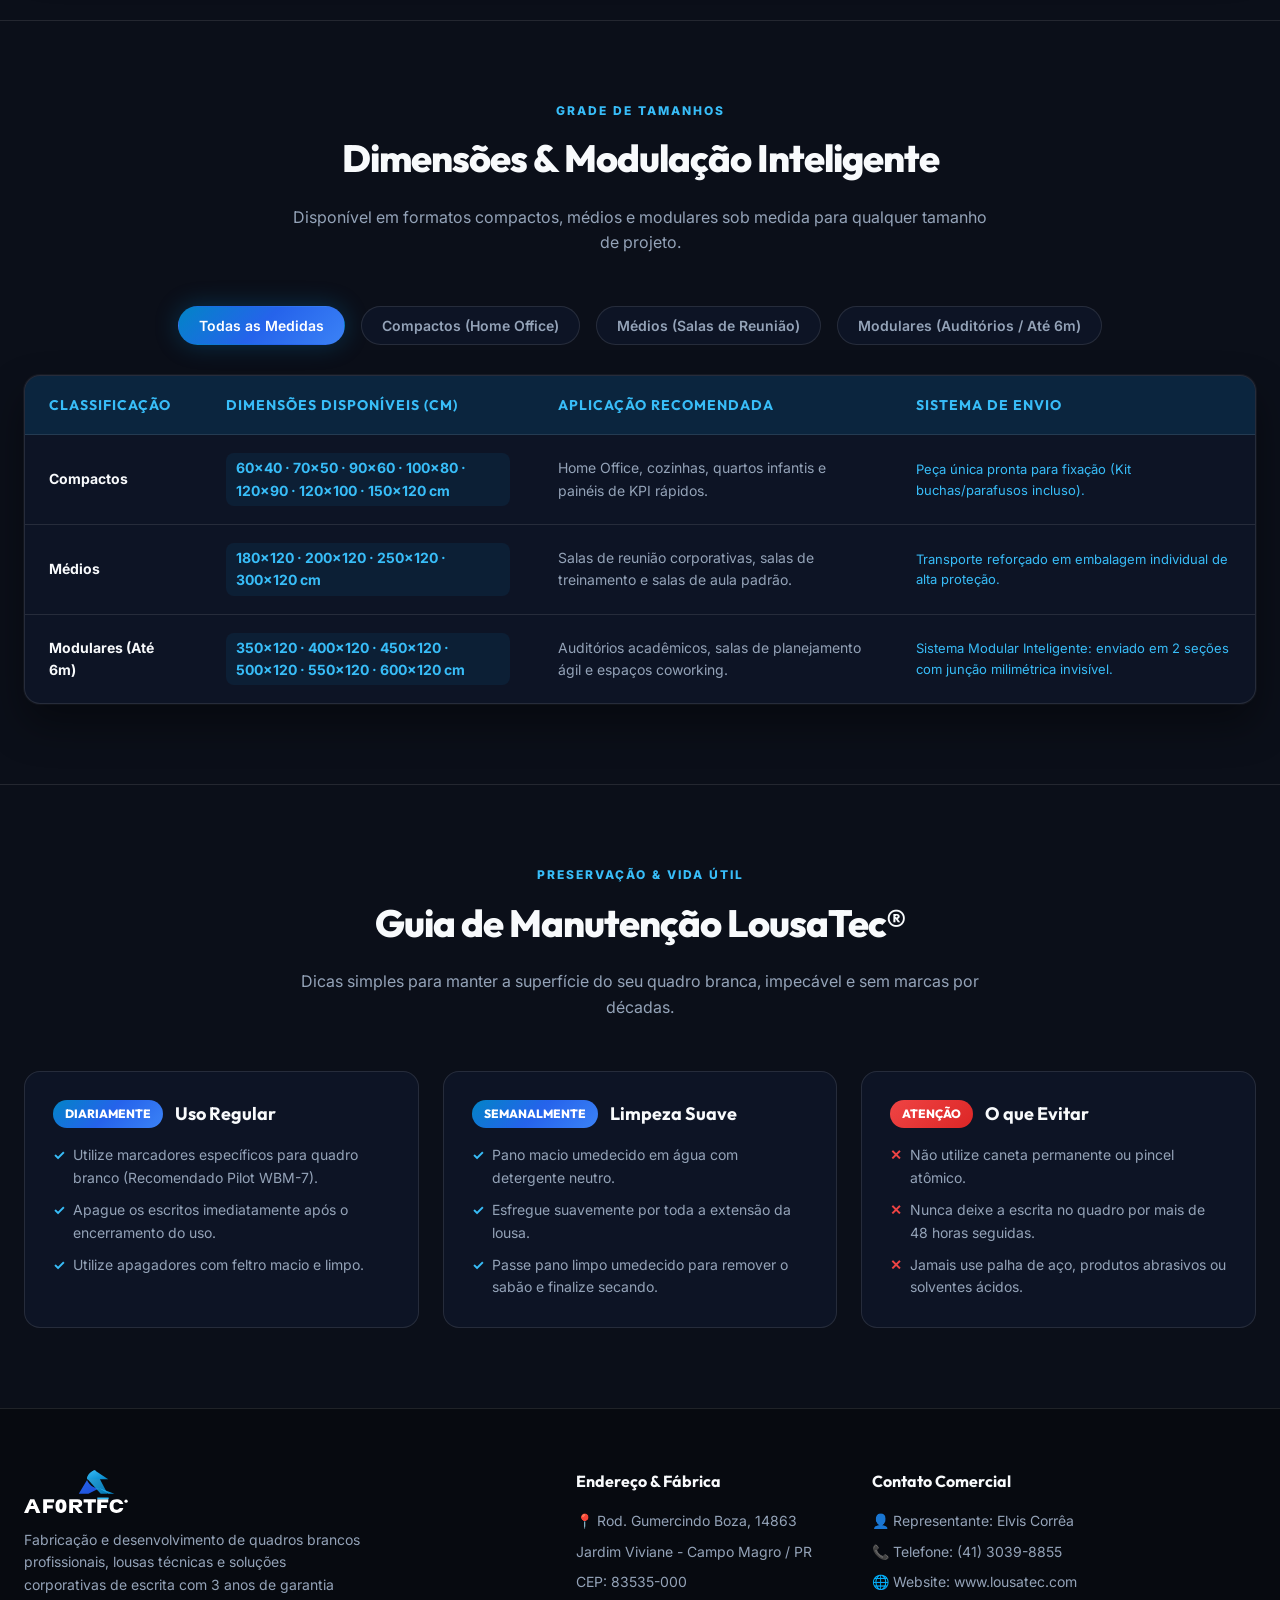
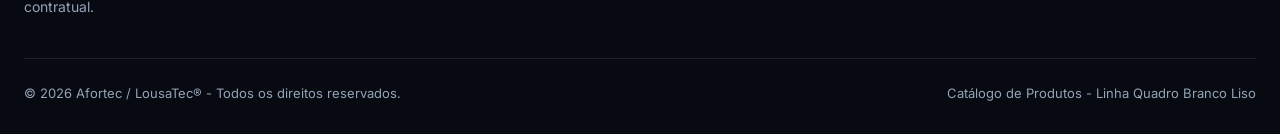
==== commit 5a0b530b: "Atualizar logo oficial Afortec no cabecalho e rodape" ====
--- a/index.html
+++ b/index.html
@@ -21,10 +21,9 @@
     <div class="container header-content">
       <div class="brand-wrapper">
         <a href="#" class="brand-logo" title="Afortec LousaTec">
-          <div class="brand-logo-icon">A</div>
+          <img src="logo-afortec.svg" alt="Afortec Logo Oficial" class="brand-official-logo">
           <div class="brand-text">
-            <span class="brand-title">AFORTEC <span>LousaTec®</span></span>
-            <span class="brand-subtitle">Superfícies de Escrita Premium</span>
+            <span class="brand-subtitle" style="margin-top: 4px; letter-spacing: 1.5px;">SUPERFÍCIES DE ESCRITA PREMIUM</span>
           </div>
         </a>
       </div>
@@ -302,13 +301,9 @@
     <div class="container">
       <div class="footer-grid">
         <div class="footer-brand">
-          <div class="brand-logo">
-            <div class="brand-logo-icon">A</div>
-            <div class="brand-text">
-              <span class="brand-title">AFORTEC <span>LousaTec®</span></span>
-              <span class="brand-subtitle">Qualidade e Inovação em Superfícies</span>
-            </div>
-          </div>
+          <a href="#" class="brand-logo" title="Afortec LousaTec">
+            <img src="logo-afortec.svg" alt="Afortec Logo Oficial" class="brand-official-logo" style="height: 48px;">
+          </a>
           <p>Fabricação e desenvolvimento de quadros brancos profissionais, lousas técnicas e soluções corporativas de escrita com 3 anos de garantia contratual.</p>
         </div>
         
--- a/styles.css
+++ b/styles.css
@@ -123,19 +123,19 @@
   text-decoration: none;
 }
 
-.brand-logo-icon {
-  width: 44px;
-  height: 44px;
-  background: var(--accent-gradient);
-  border-radius: var(--radius-sm);
-  display: flex;
-  align-items: center;
-  justify-content: center;
-  color: #FFF;
-  font-weight: 900;
-  font-size: 22px;
-  font-family: var(--font-heading);
-  box-shadow: var(--shadow-glow);
+.brand-official-logo {
+  height: 52px;
+  width: auto;
+  display: block;
+  transition: transform var(--transition-fast);
+}
+
+.brand-official-logo:hover {
+  transform: scale(1.03);
+}
+
+[data-theme="light"] .brand-official-logo {
+  filter: drop-shadow(0 2px 4px rgba(0, 0, 0, 0.1));
 }
 
 .brand-text {
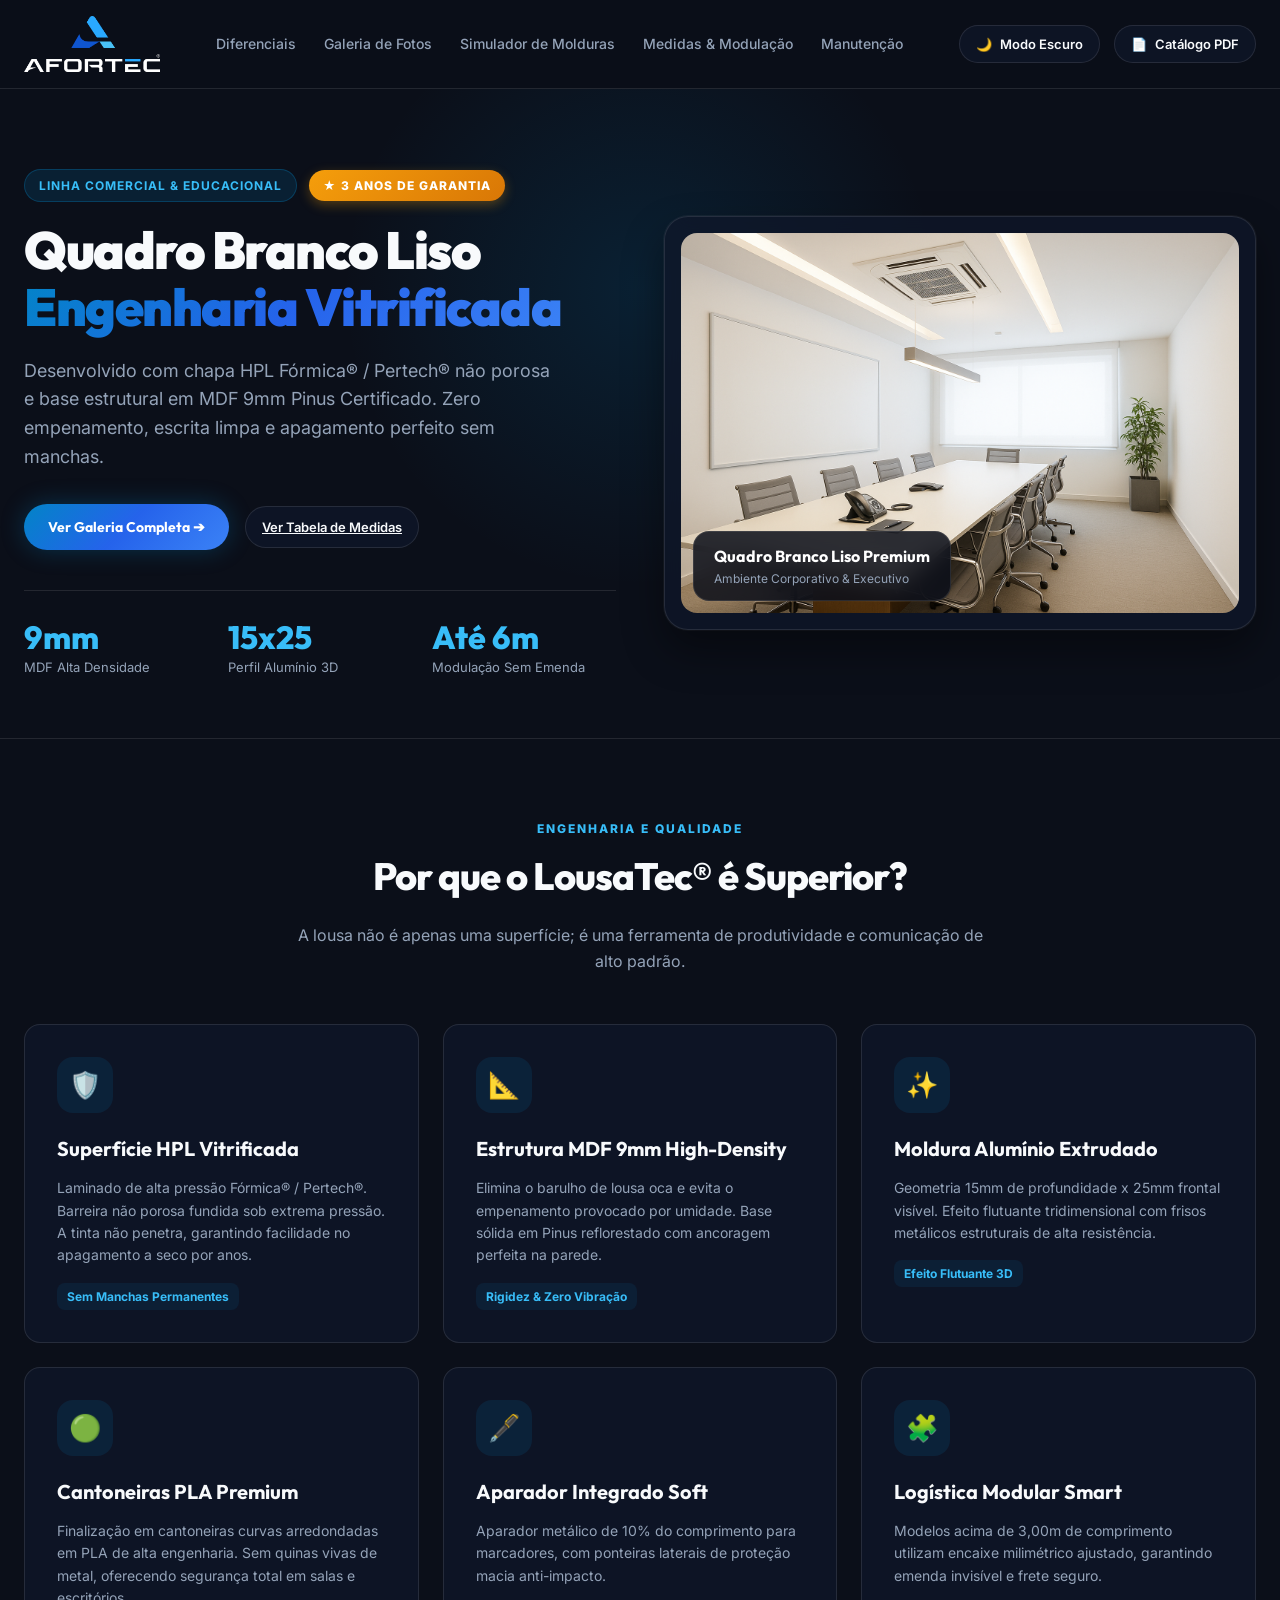
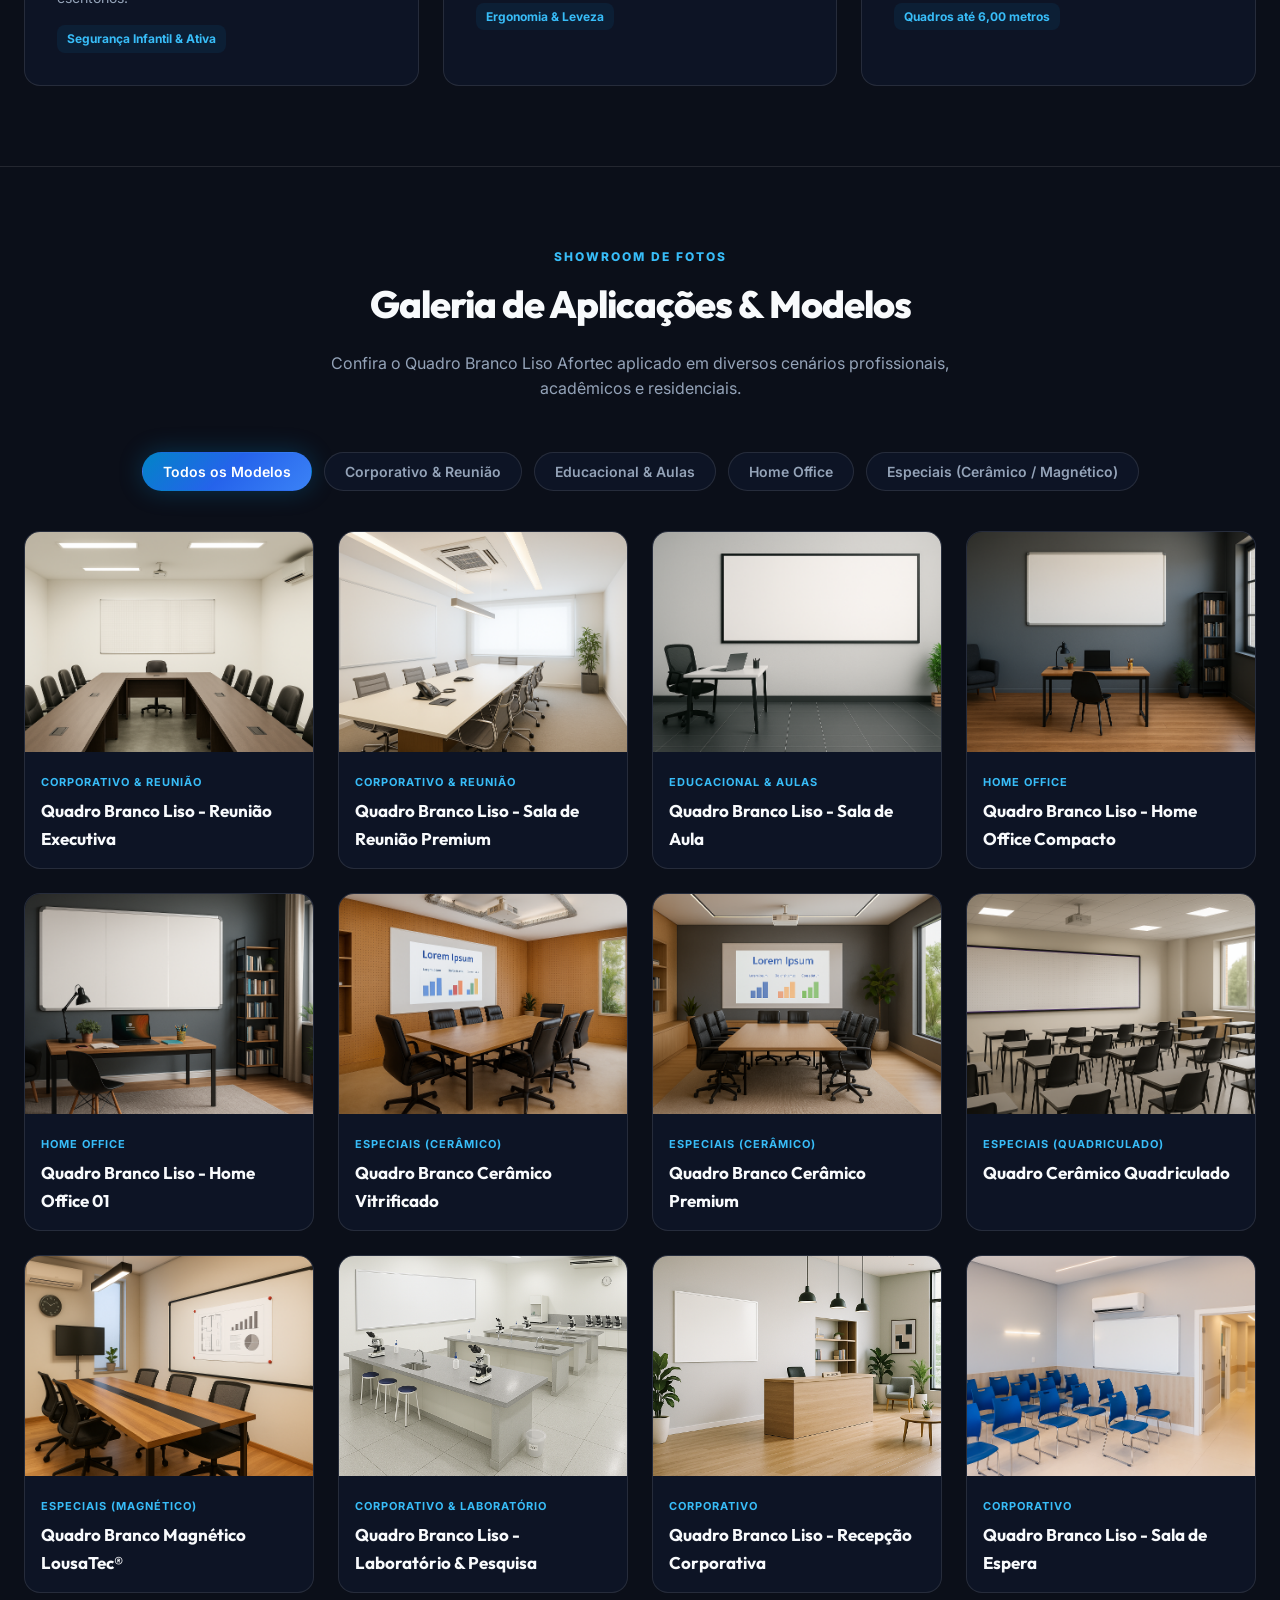
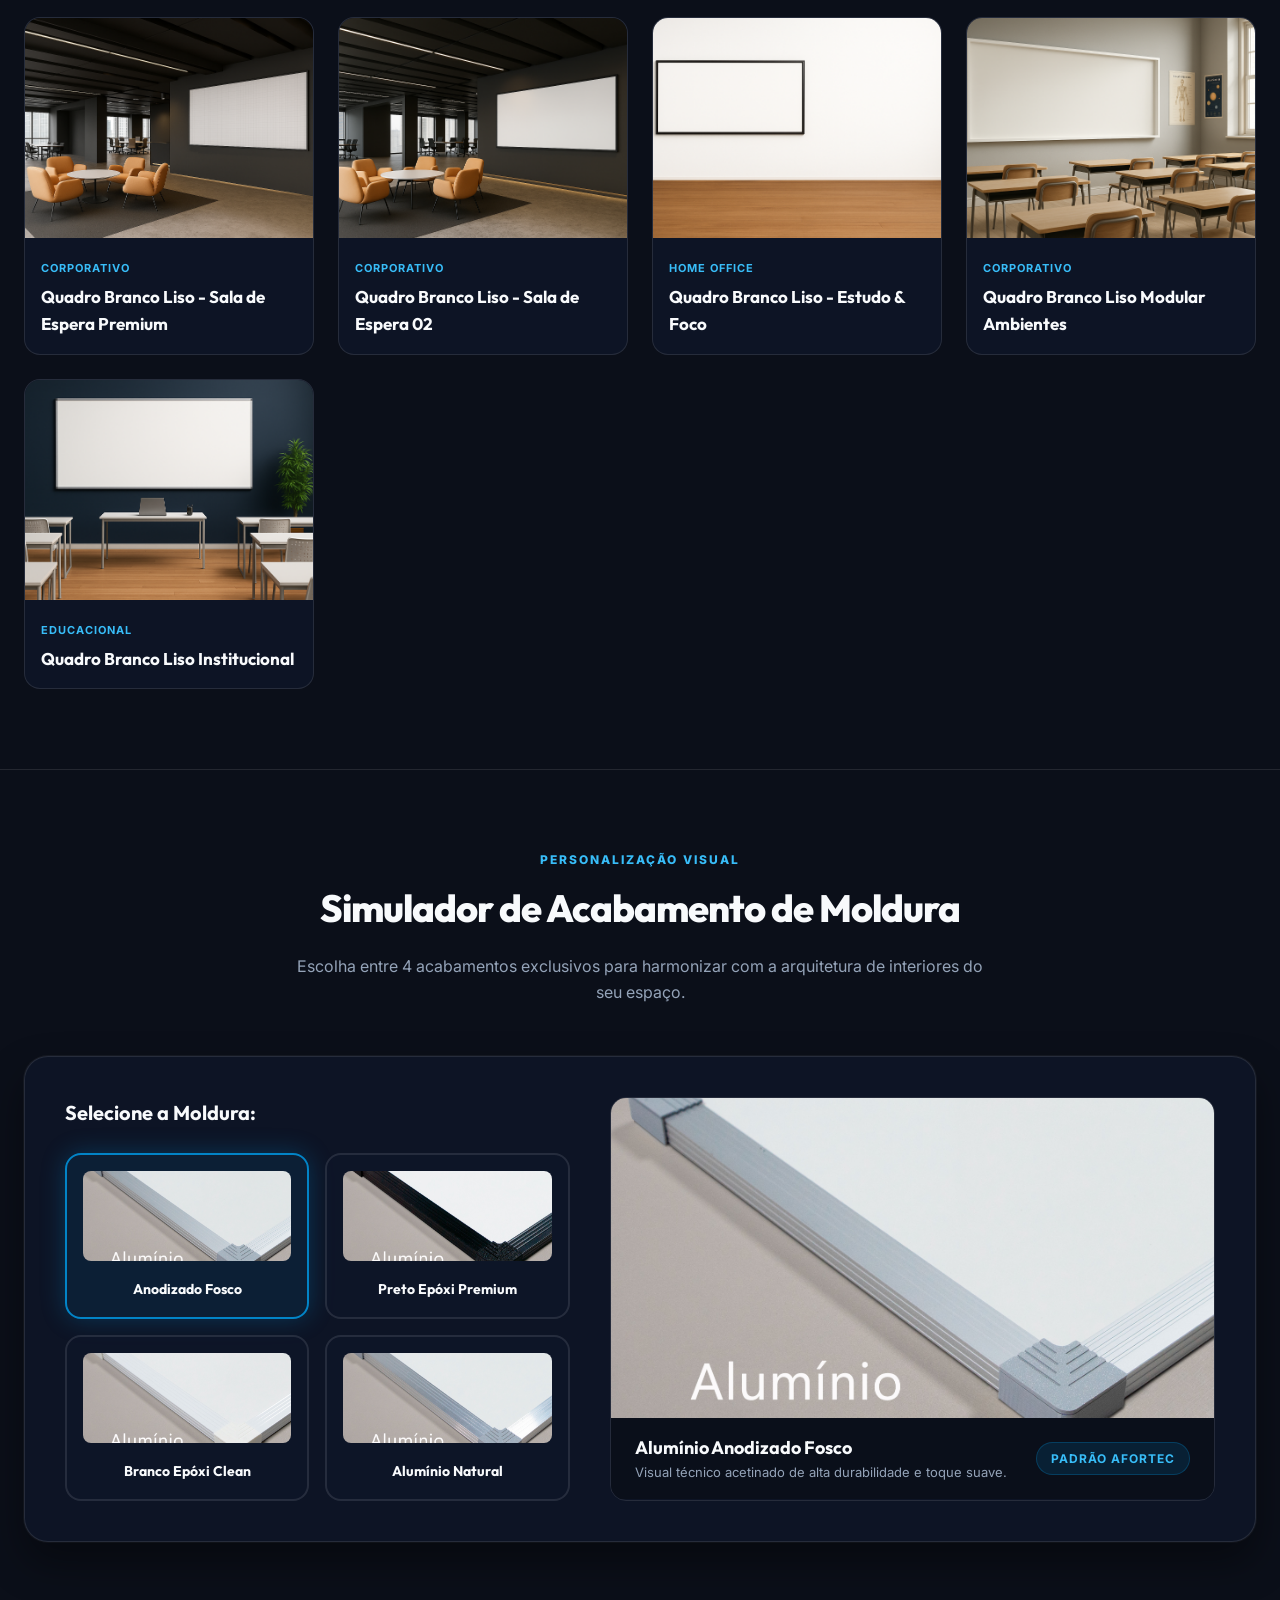
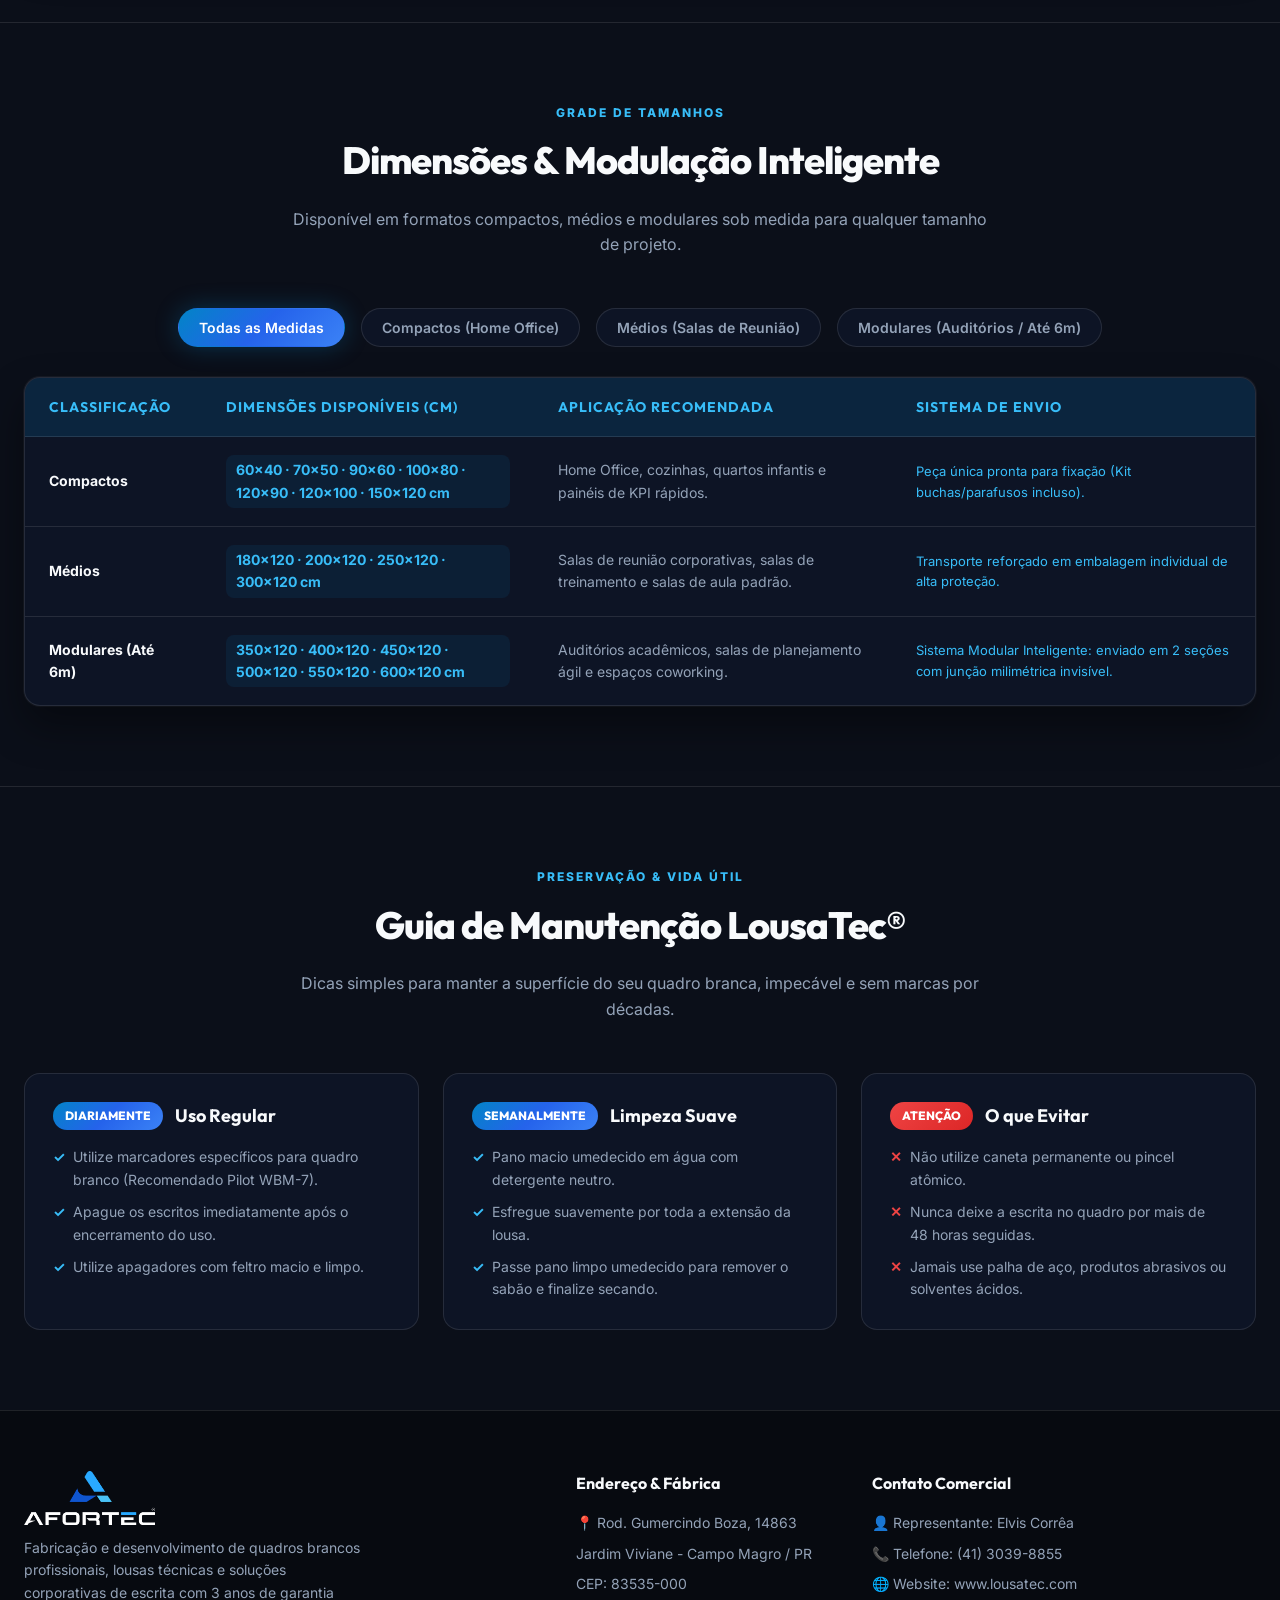
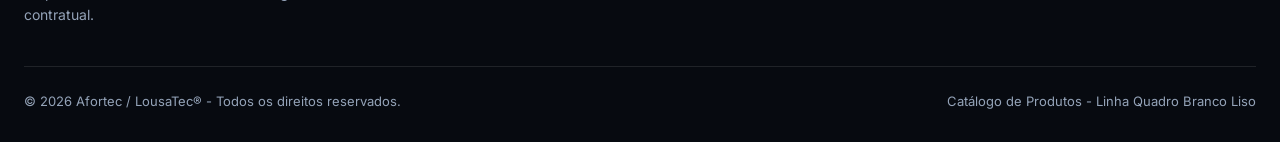
==== commit 7fe84b9f: "Usar imagem original PNG da logo Afortec sem vetorizacao" ====
--- a/index.html
+++ b/index.html
@@ -21,10 +21,7 @@
     <div class="container header-content">
       <div class="brand-wrapper">
         <a href="#" class="brand-logo" title="Afortec LousaTec">
-          <img src="logo-afortec.svg" alt="Afortec Logo Oficial" class="brand-official-logo">
-          <div class="brand-text">
-            <span class="brand-subtitle" style="margin-top: 4px; letter-spacing: 1.5px;">SUPERFÍCIES DE ESCRITA PREMIUM</span>
-          </div>
+          <img src="logo-afortec-dark.png" alt="Afortec Logo Oficial" class="brand-official-logo-img" id="headerLogoImg">
         </a>
       </div>
       
@@ -302,7 +299,7 @@
       <div class="footer-grid">
         <div class="footer-brand">
           <a href="#" class="brand-logo" title="Afortec LousaTec">
-            <img src="logo-afortec.svg" alt="Afortec Logo Oficial" class="brand-official-logo" style="height: 48px;">
+            <img src="logo-afortec-dark.png" alt="Afortec Logo Oficial" class="brand-official-logo-img" id="footerLogoImg" style="height: 54px;">
           </a>
           <p>Fabricação e desenvolvimento de quadros brancos profissionais, lousas técnicas e soluções corporativas de escrita com 3 anos de garantia contratual.</p>
         </div>
--- a/styles.css
+++ b/styles.css
@@ -123,19 +123,16 @@
   text-decoration: none;
 }
 
-.brand-official-logo {
-  height: 52px;
+.brand-official-logo-img {
+  height: 56px;
   width: auto;
+  object-fit: contain;
   display: block;
   transition: transform var(--transition-fast);
 }
 
-.brand-official-logo:hover {
-  transform: scale(1.03);
-}
-
-[data-theme="light"] .brand-official-logo {
-  filter: drop-shadow(0 2px 4px rgba(0, 0, 0, 0.1));
+.brand-official-logo-img:hover {
+  transform: scale(1.04);
 }
 
 .brand-text {
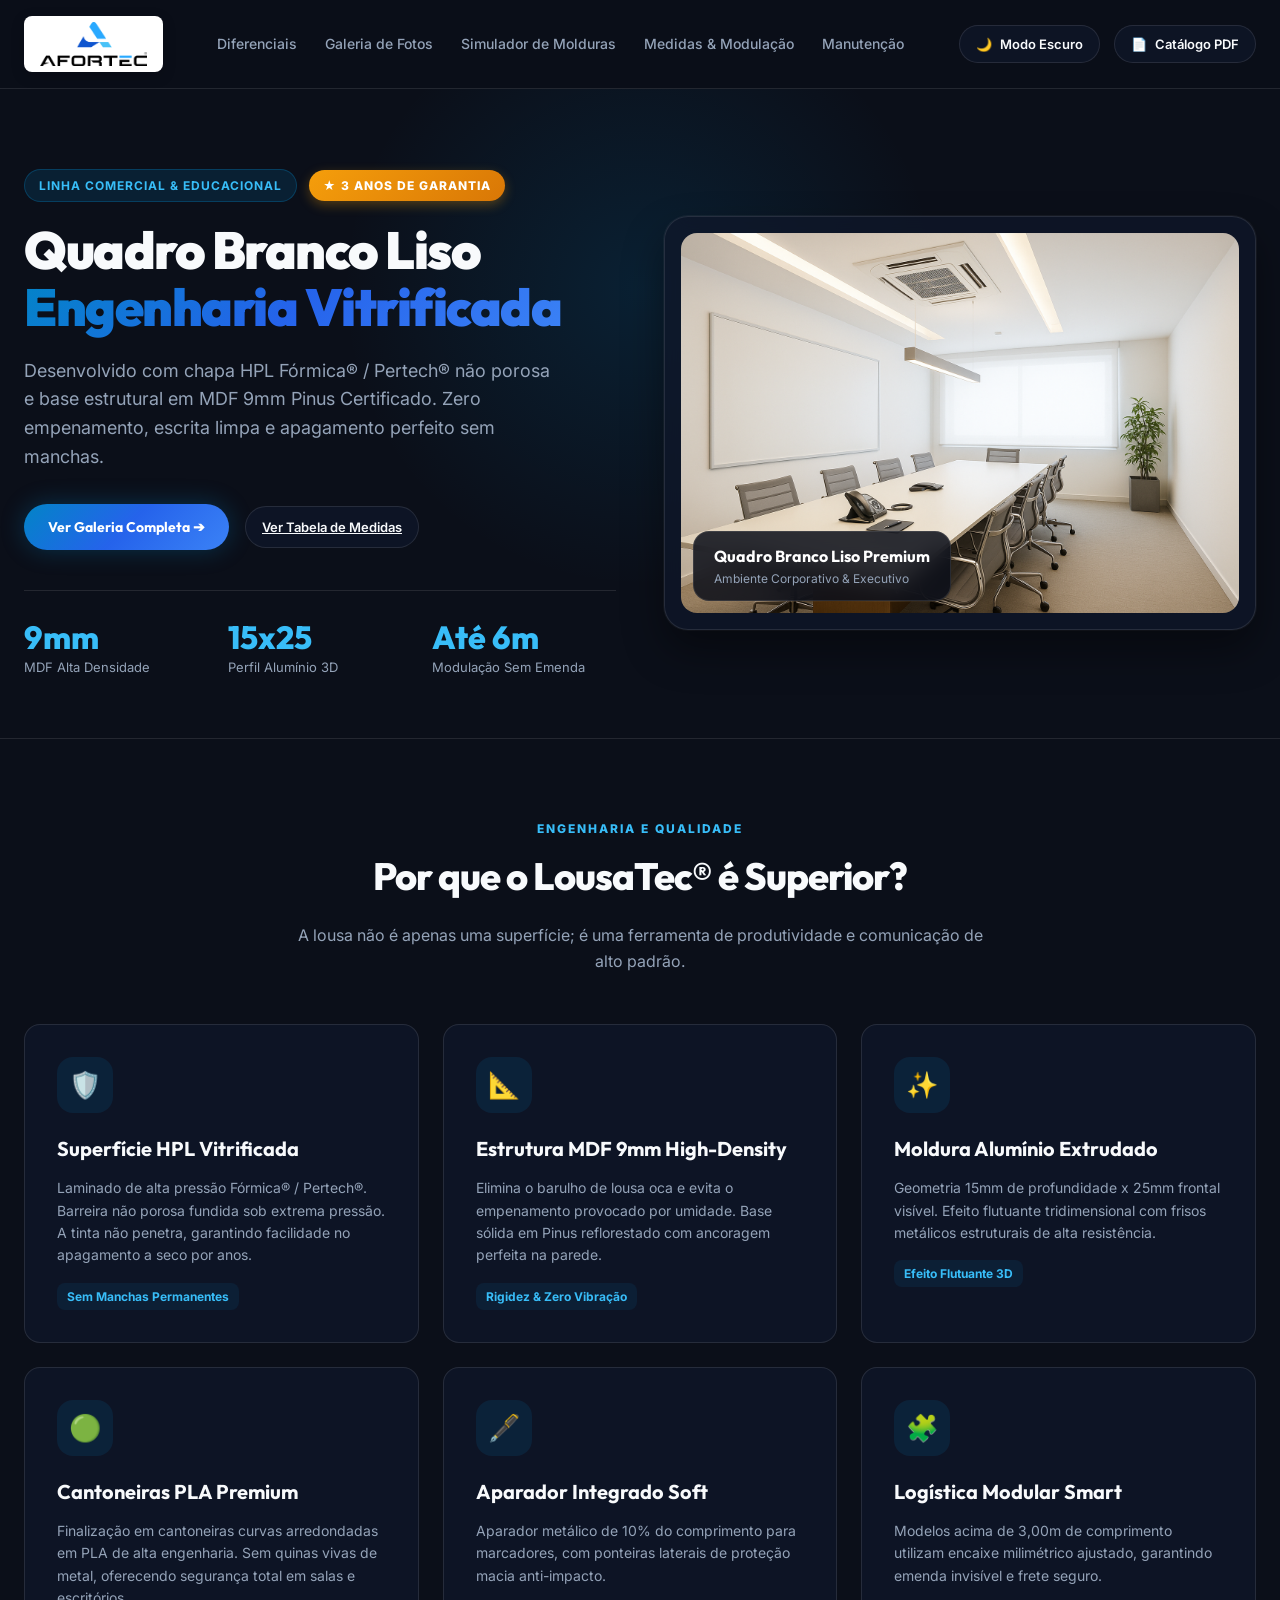
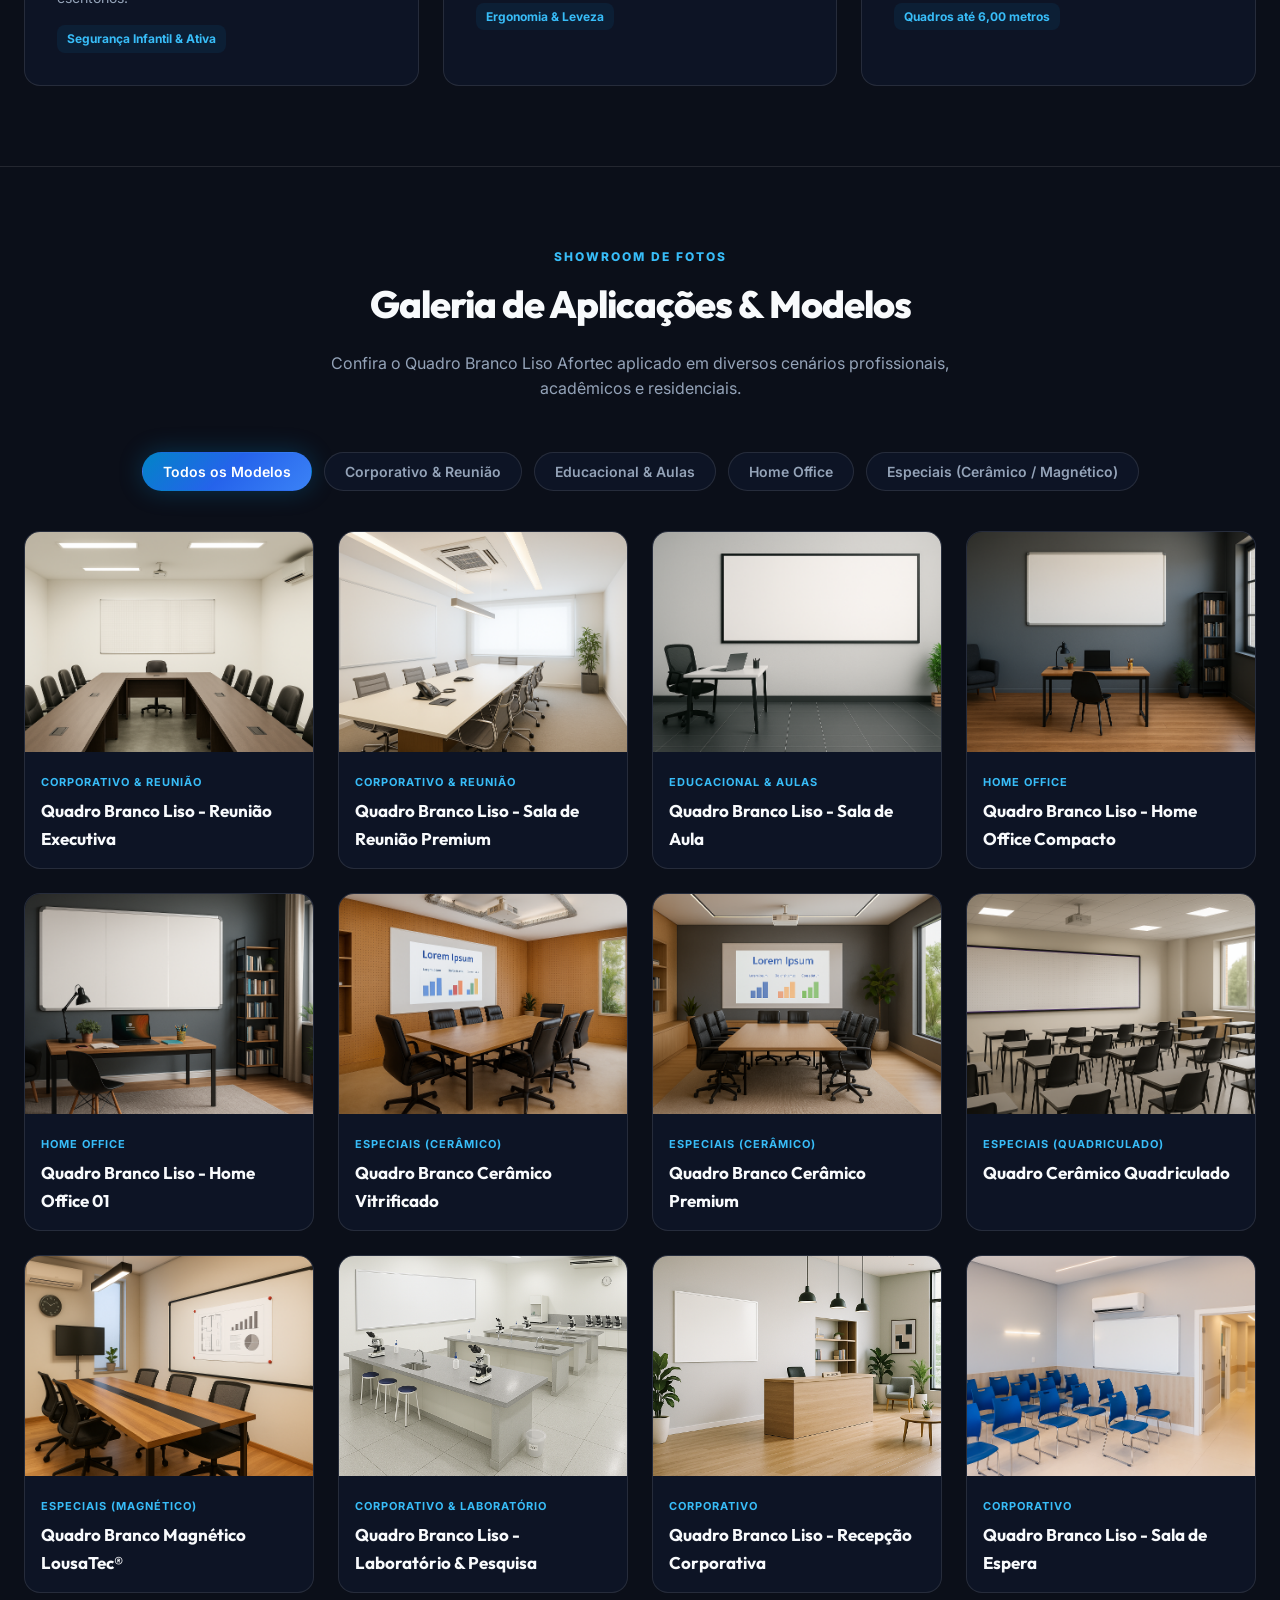
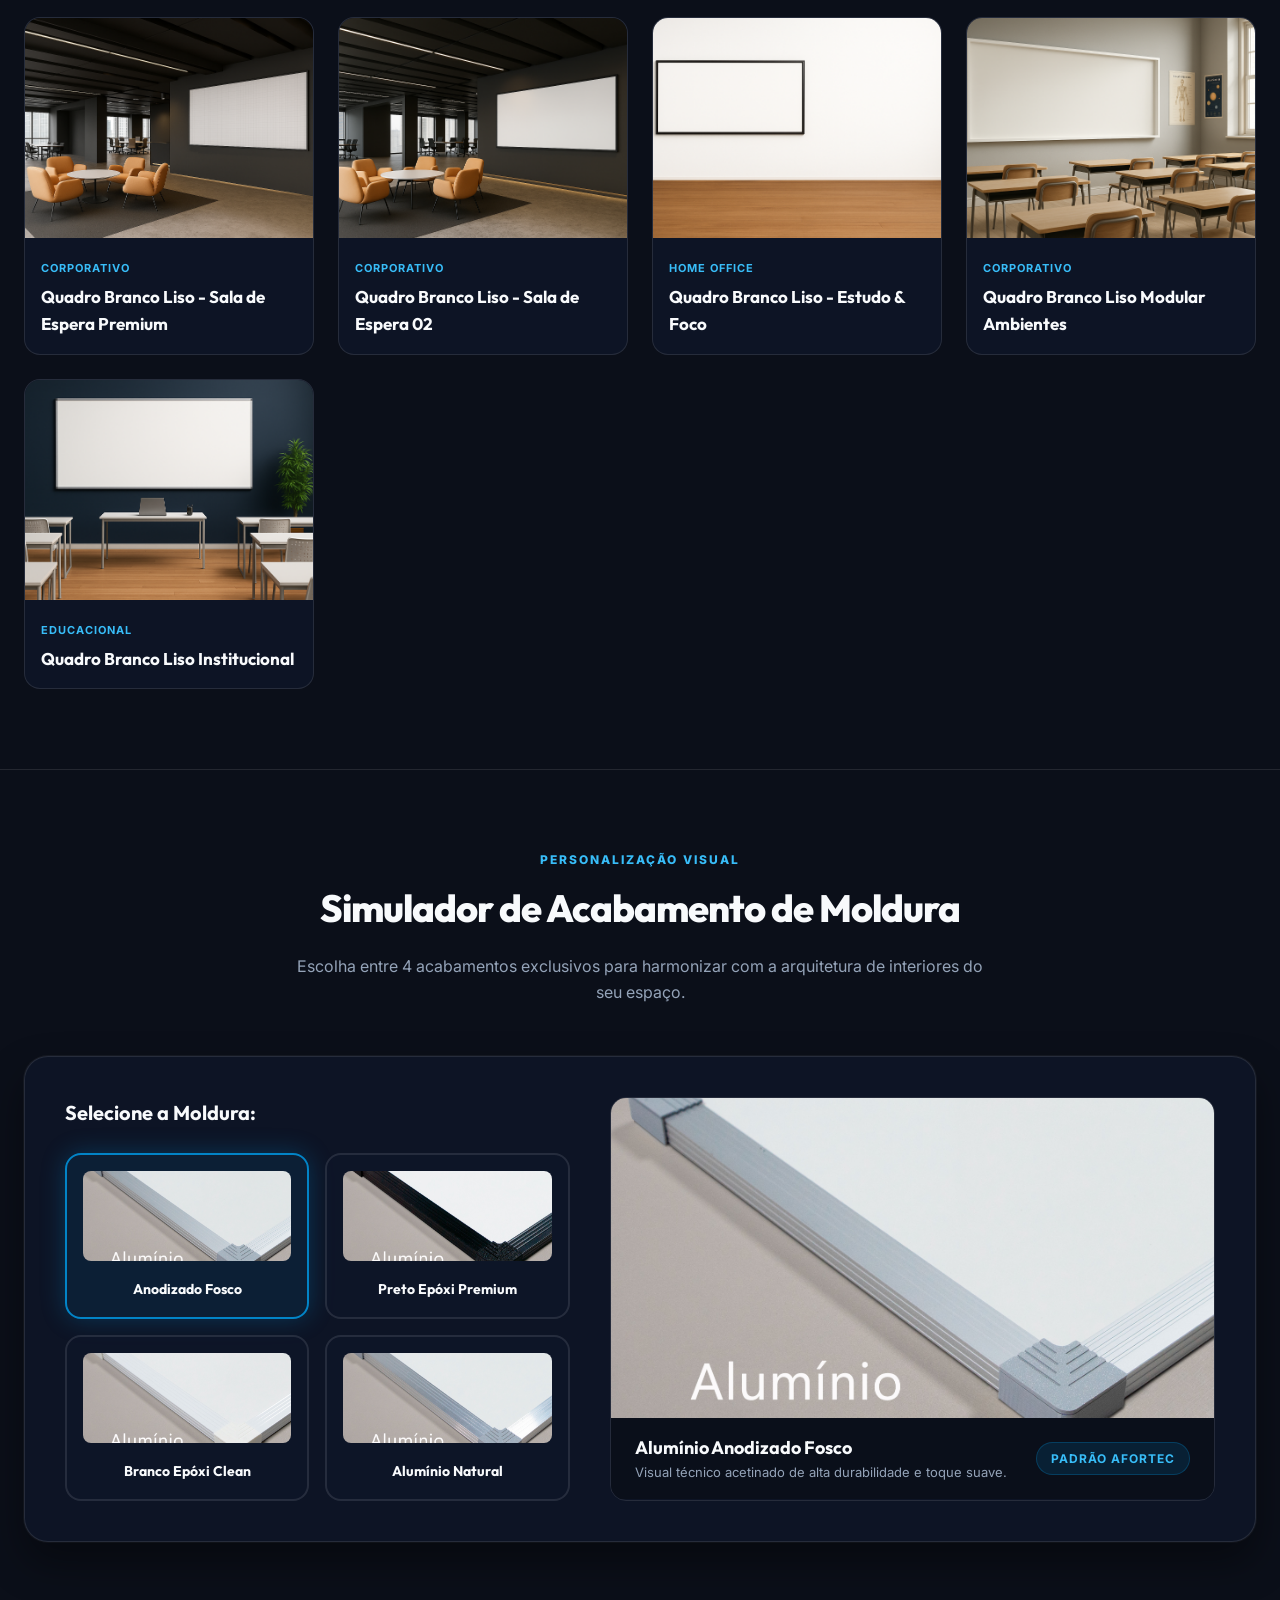
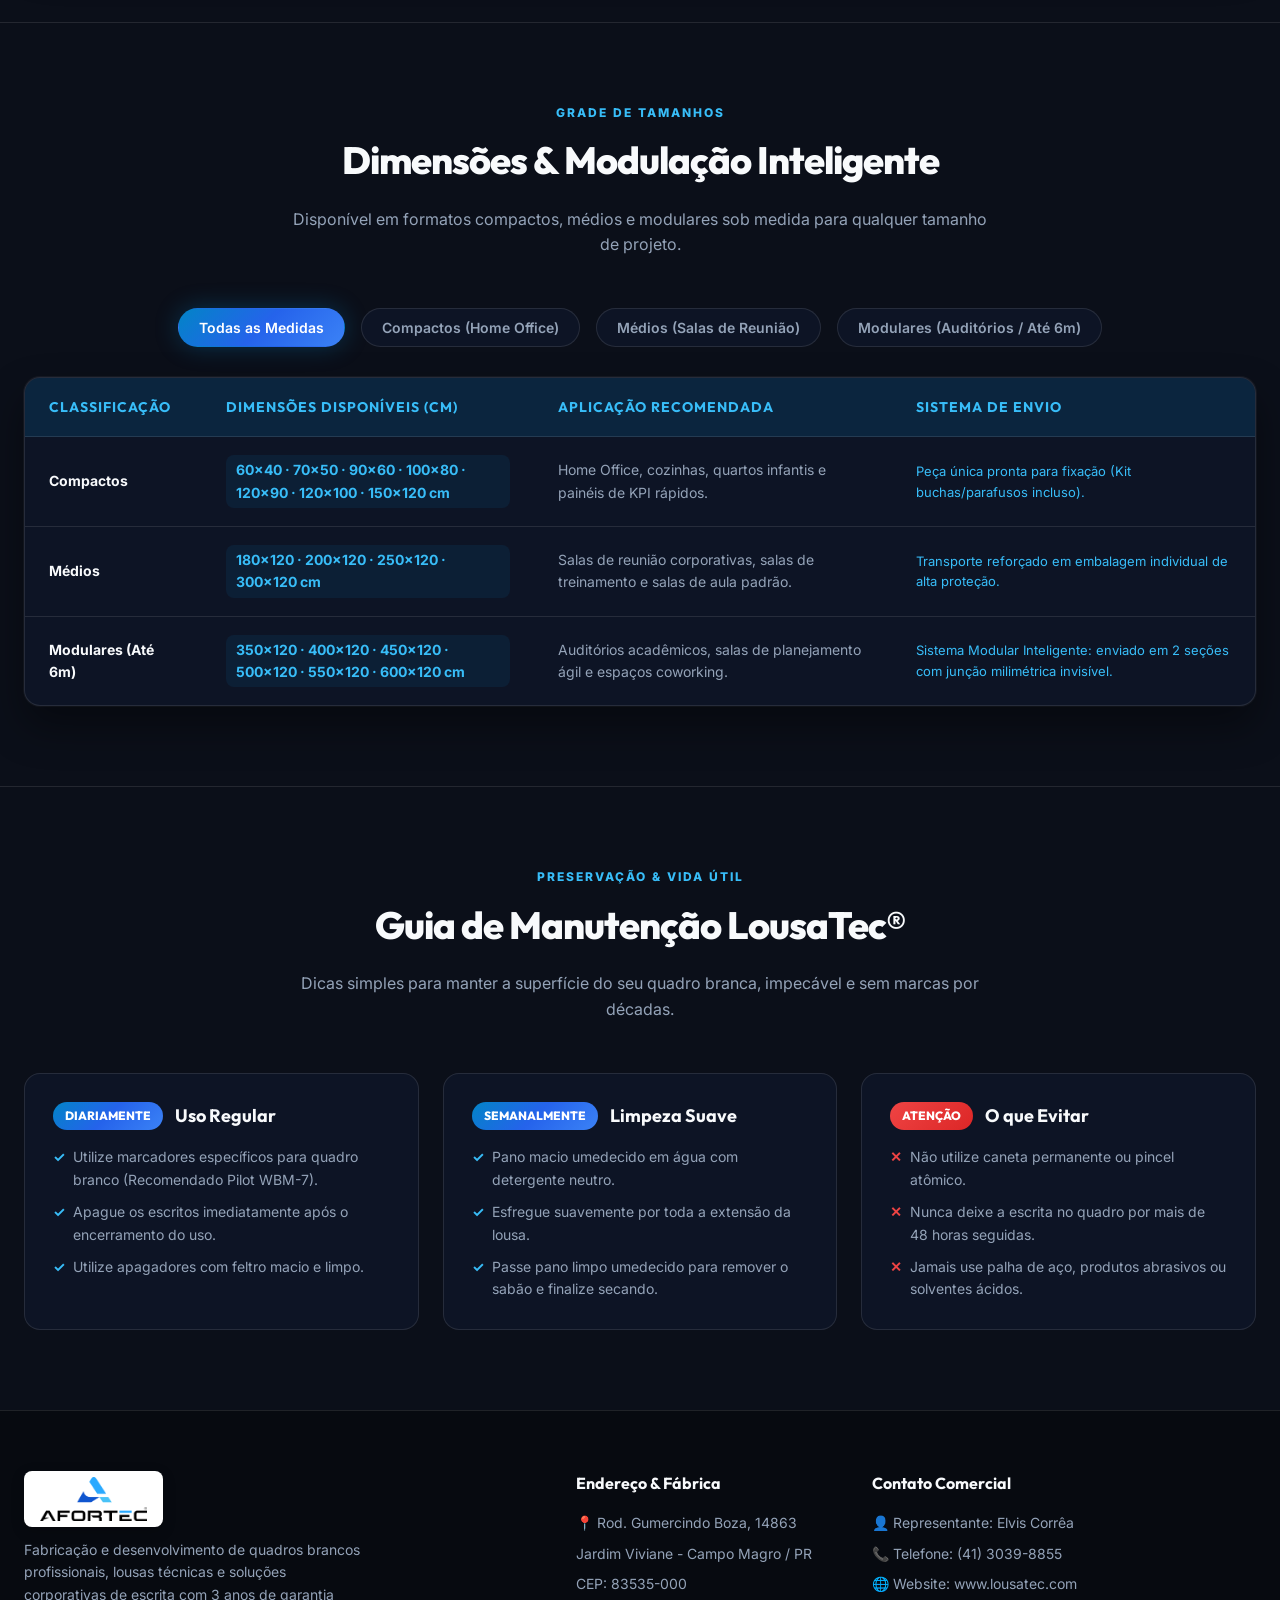
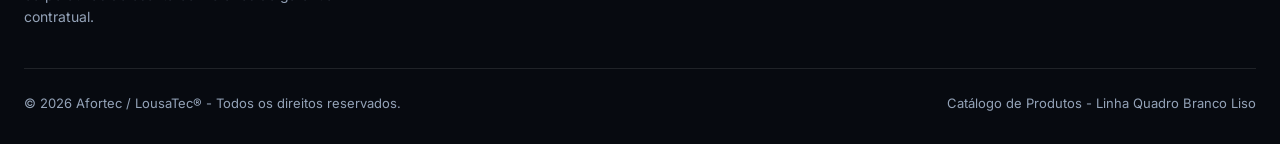
==== commit c66cae5a: "Usar arquivo de imagem PNG 100% original com card container para legibilidade perfeita" ====
--- a/index.html
+++ b/index.html
@@ -21,7 +21,9 @@
     <div class="container header-content">
       <div class="brand-wrapper">
         <a href="#" class="brand-logo" title="Afortec LousaTec">
-          <img src="logo-afortec-dark.png" alt="Afortec Logo Oficial" class="brand-official-logo-img" id="headerLogoImg">
+          <div class="brand-logo-card">
+            <img src="logo-afortec.png" alt="Afortec Logo Oficial" class="brand-official-logo-img">
+          </div>
         </a>
       </div>
       
@@ -299,7 +301,9 @@
       <div class="footer-grid">
         <div class="footer-brand">
           <a href="#" class="brand-logo" title="Afortec LousaTec">
-            <img src="logo-afortec-dark.png" alt="Afortec Logo Oficial" class="brand-official-logo-img" id="footerLogoImg" style="height: 54px;">
+            <div class="brand-logo-card">
+              <img src="logo-afortec.png" alt="Afortec Logo Oficial" class="brand-official-logo-img">
+            </div>
           </a>
           <p>Fabricação e desenvolvimento de quadros brancos profissionais, lousas técnicas e soluções corporativas de escrita com 3 anos de garantia contratual.</p>
         </div>
--- a/styles.css
+++ b/styles.css
@@ -123,16 +123,26 @@
   text-decoration: none;
 }
 
+.brand-logo-card {
+  background: #FFFFFF;
+  padding: 6px 16px;
+  border-radius: var(--radius-sm);
+  display: inline-flex;
+  align-items: center;
+  justify-content: center;
+  box-shadow: 0 4px 14px rgba(0, 0, 0, 0.2);
+  transition: transform var(--transition-fast);
+}
+
+.brand-logo-card:hover {
+  transform: scale(1.03);
+}
+
 .brand-official-logo-img {
-  height: 56px;
+  height: 44px;
   width: auto;
   object-fit: contain;
   display: block;
-  transition: transform var(--transition-fast);
-}
-
-.brand-official-logo-img:hover {
-  transform: scale(1.04);
 }
 
 .brand-text {
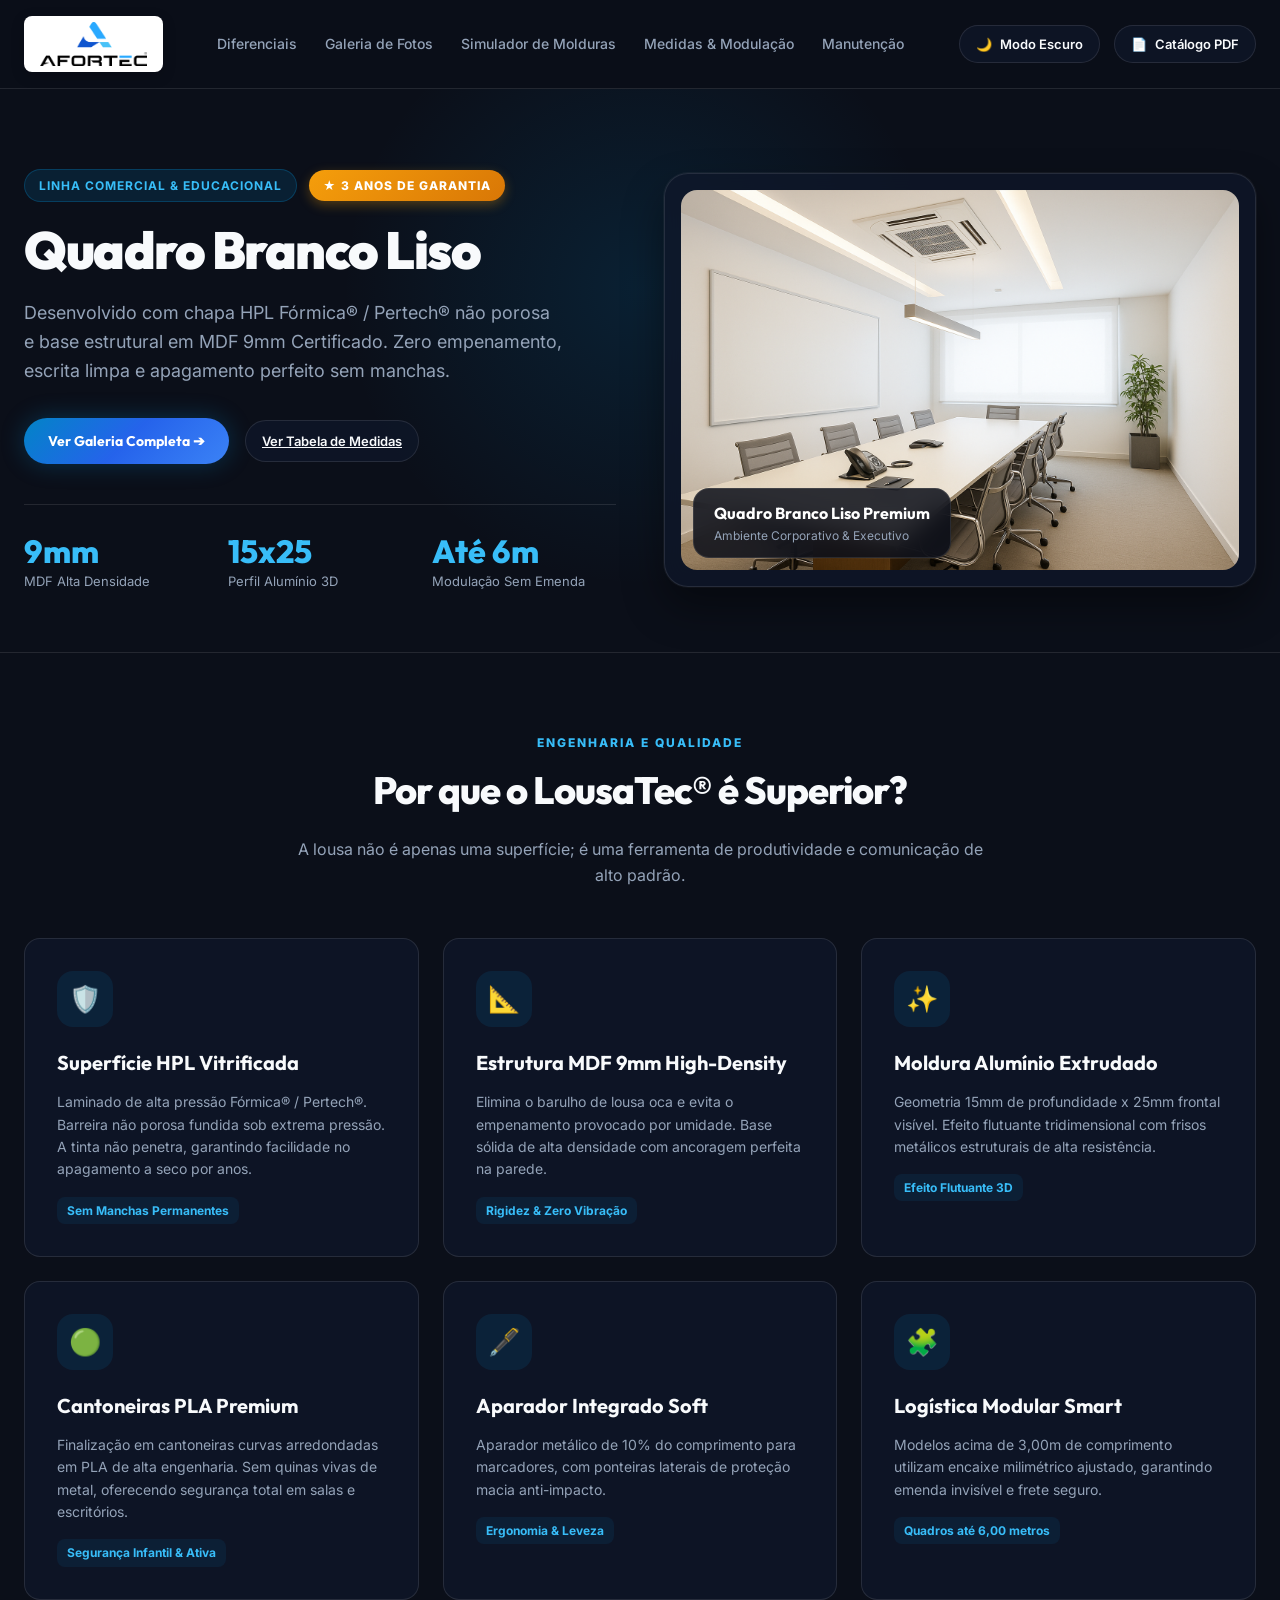
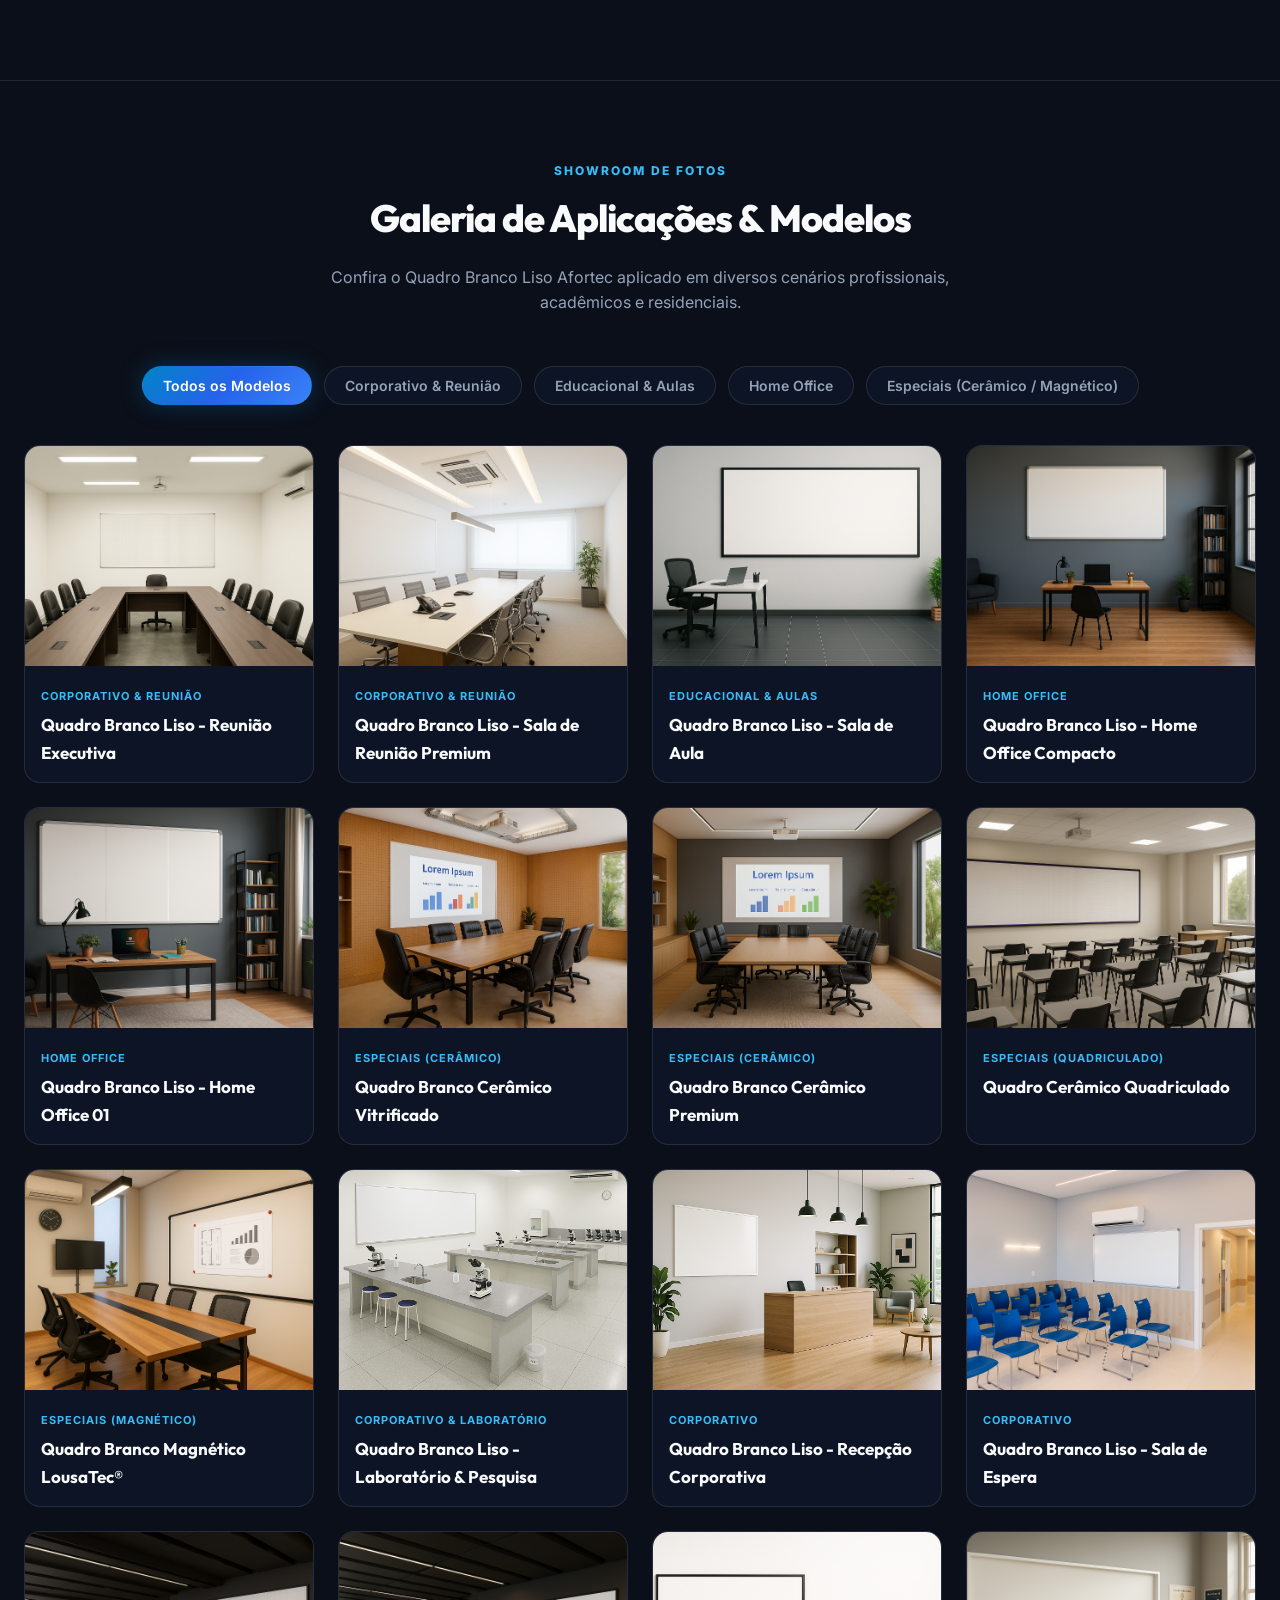
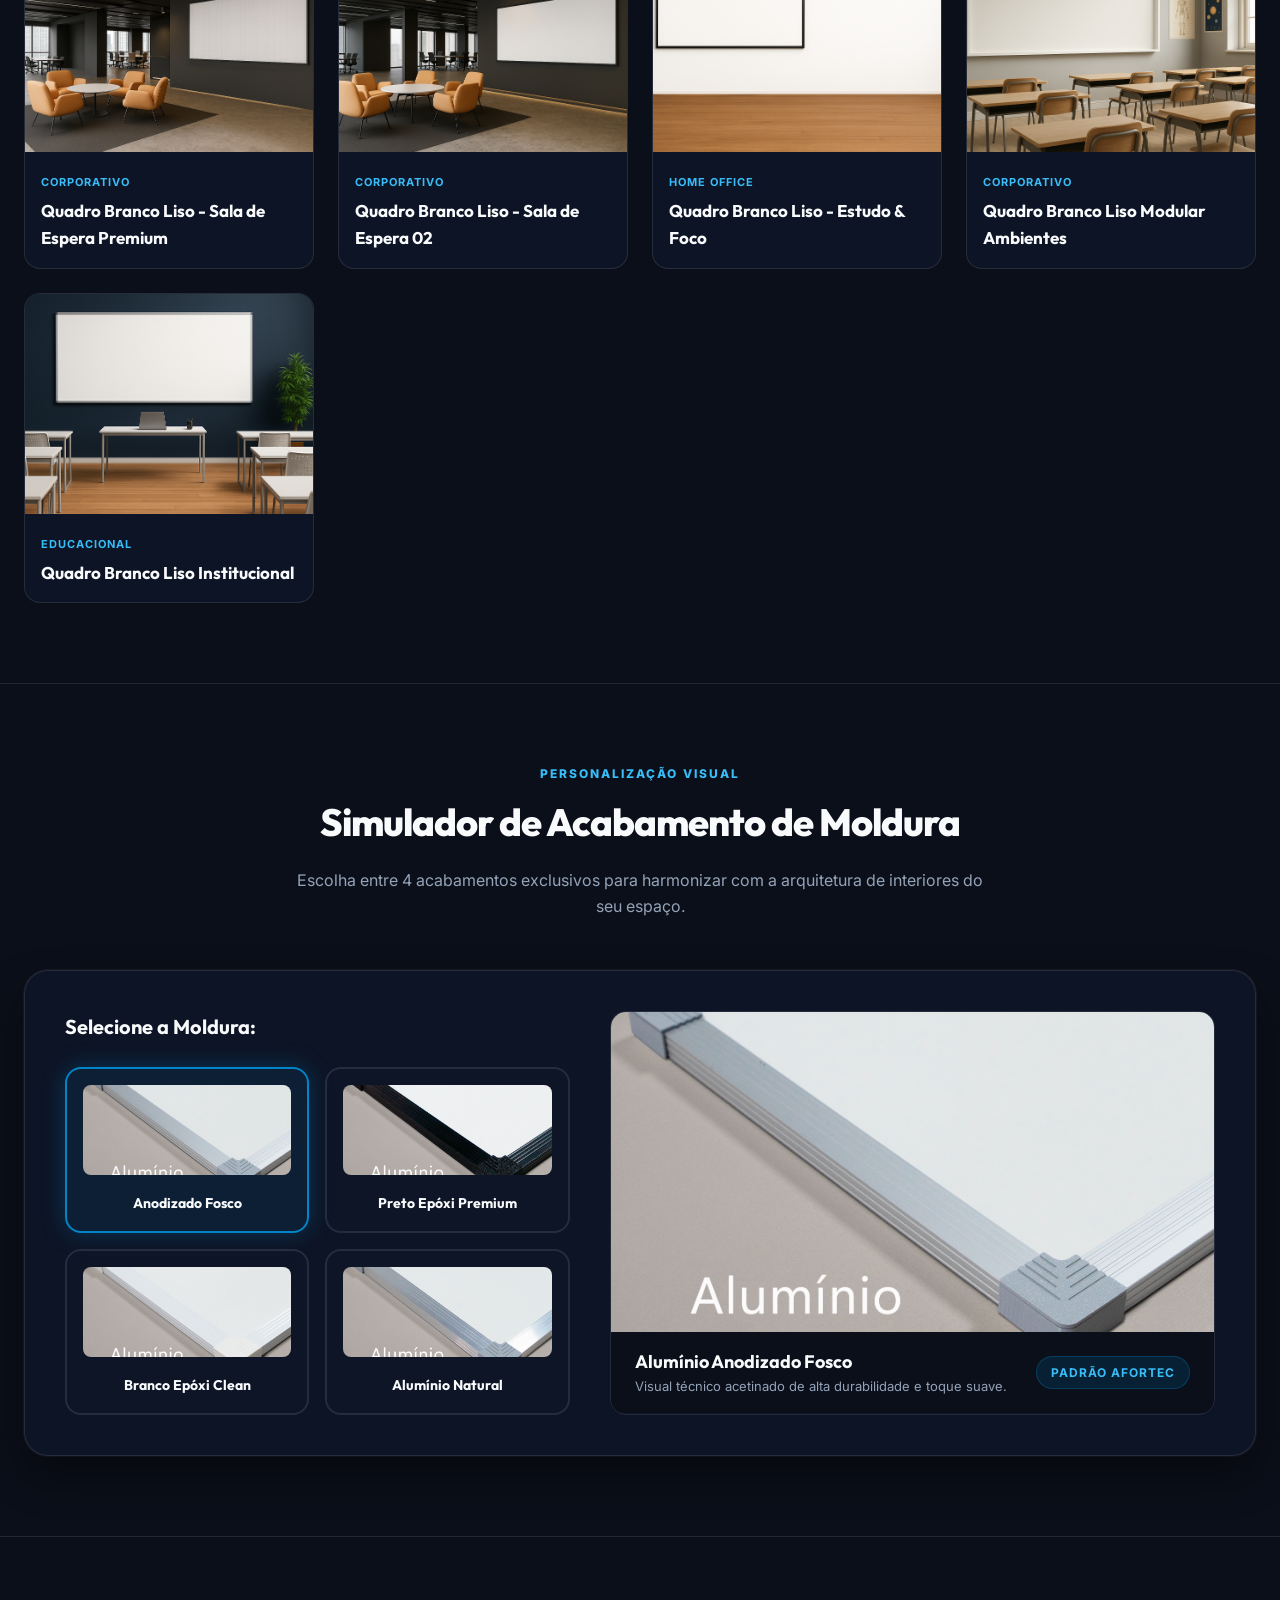
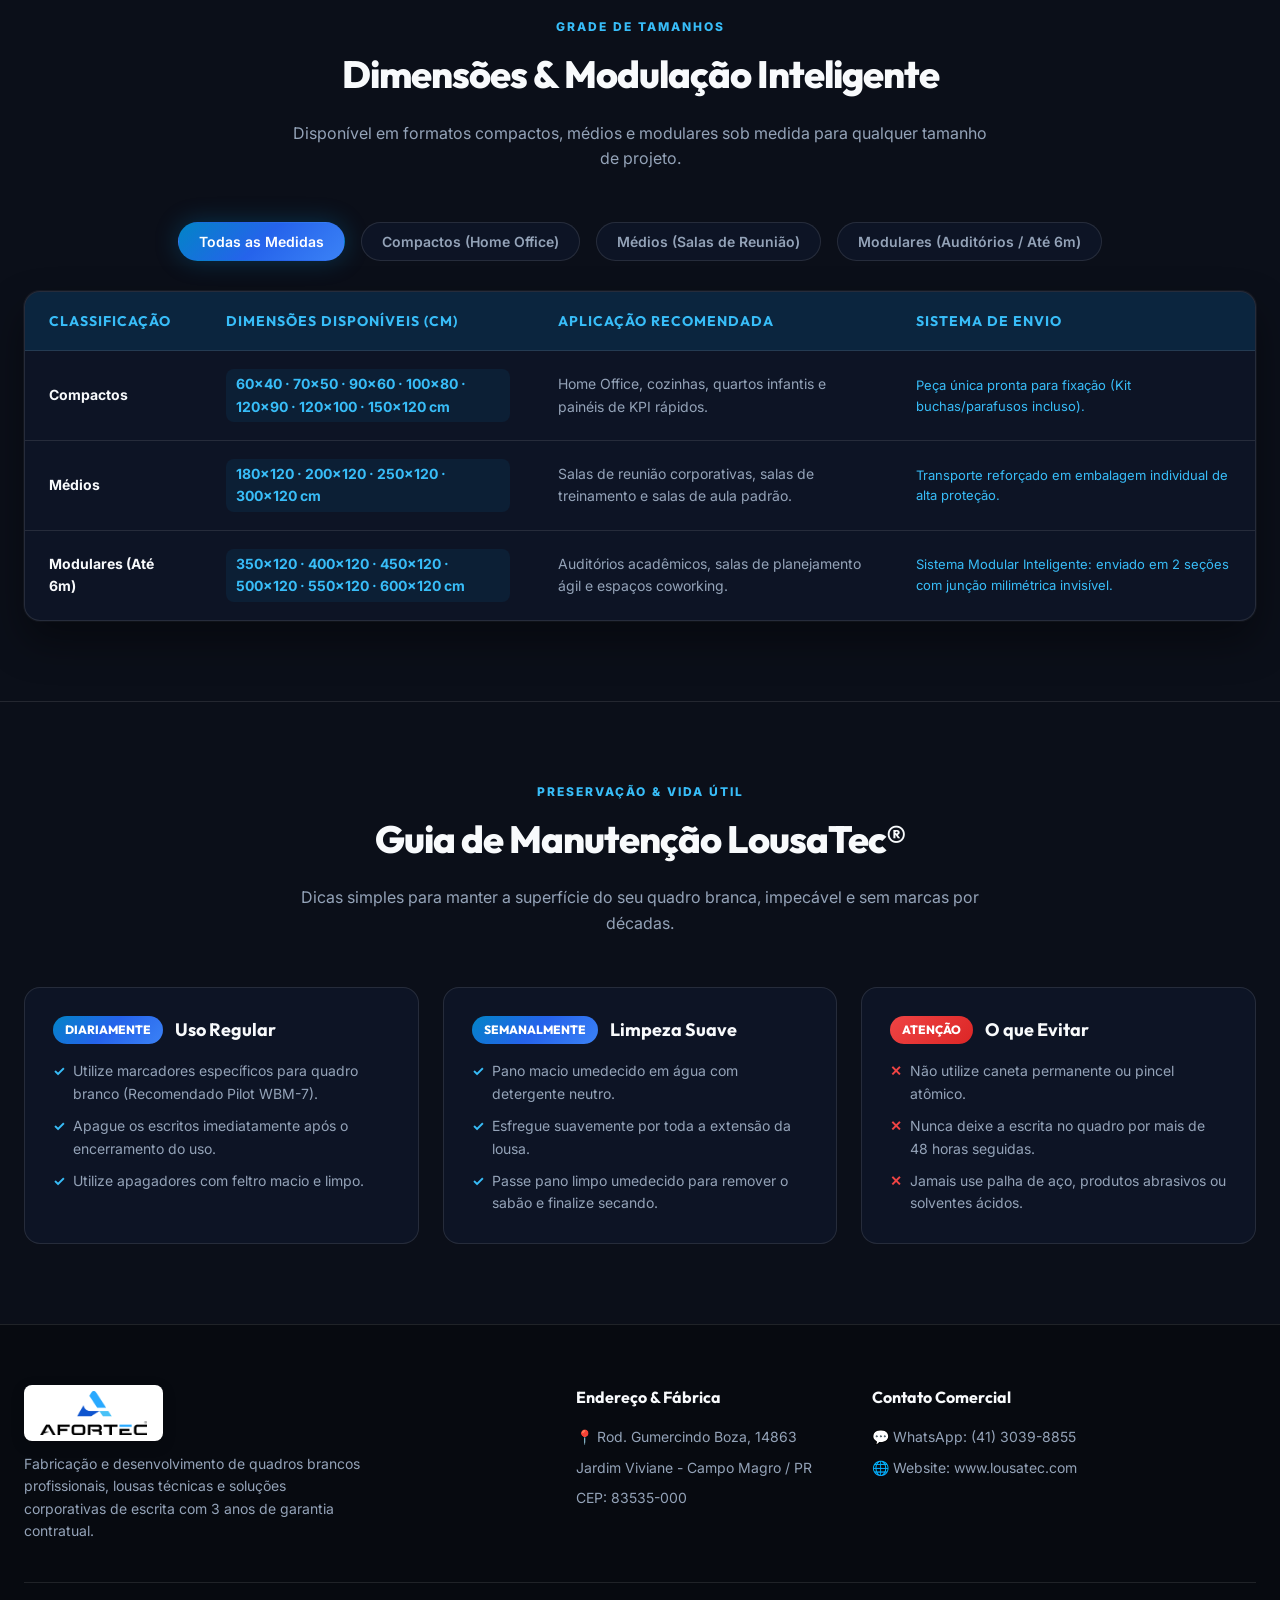
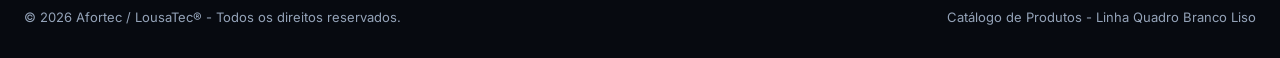
==== commit 1f3bbdb6: "Remover Engenharia Vitrificada, Pinus e Representante Elvis" ====
--- a/index.html
+++ b/index.html
@@ -55,9 +55,9 @@
           <span class="badge-tag">Linha Comercial & Educacional</span>
           <span class="badge-warranty">★ 3 Anos de Garantia</span>
         </div>
-        <h1 class="hero-title">Quadro Branco Liso <br><span class="gradient-text">Engenharia Vitrificada</span></h1>
+        <h1 class="hero-title">Quadro Branco Liso</h1>
         <p class="hero-description">
-          Desenvolvido com chapa HPL Fórmica® / Pertech® não porosa e base estrutural em MDF 9mm Pinus Certificado. Zero empenamento, escrita limpa e apagamento perfeito sem manchas.
+          Desenvolvido com chapa HPL Fórmica® / Pertech® não porosa e base estrutural em MDF 9mm Certificado. Zero empenamento, escrita limpa e apagamento perfeito sem manchas.
         </p>
         <div style="display: flex; gap: 16px; align-items: center; flex-wrap: wrap;">
           <a href="#galeria" class="btn-primary">Ver Galeria Completa ➔</a>
@@ -112,7 +112,7 @@
         <div class="tech-card">
           <div class="tech-icon">📐</div>
           <h3>Estrutura MDF 9mm High-Density</h3>
-          <p>Elimina o barulho de lousa oca e evita o empenamento provocado por umidade. Base sólida em Pinus reflorestado com ancoragem perfeita na parede.</p>
+          <p>Elimina o barulho de lousa oca e evita o empenamento provocado por umidade. Base sólida de alta densidade com ancoragem perfeita na parede.</p>
           <span class="tech-highlight">Rigidez & Zero Vibração</span>
         </div>
         
@@ -317,8 +317,7 @@
         
         <div class="footer-contact">
           <h4>Contato Comercial</h4>
-          <p>👤 Representante: Elvis Corrêa</p>
-          <p>📞 Telefone: (41) 3039-8855</p>
+          <p>💬 WhatsApp: (41) 3039-8855</p>
           <p>🌐 Website: www.lousatec.com</p>
         </div>
       </div>
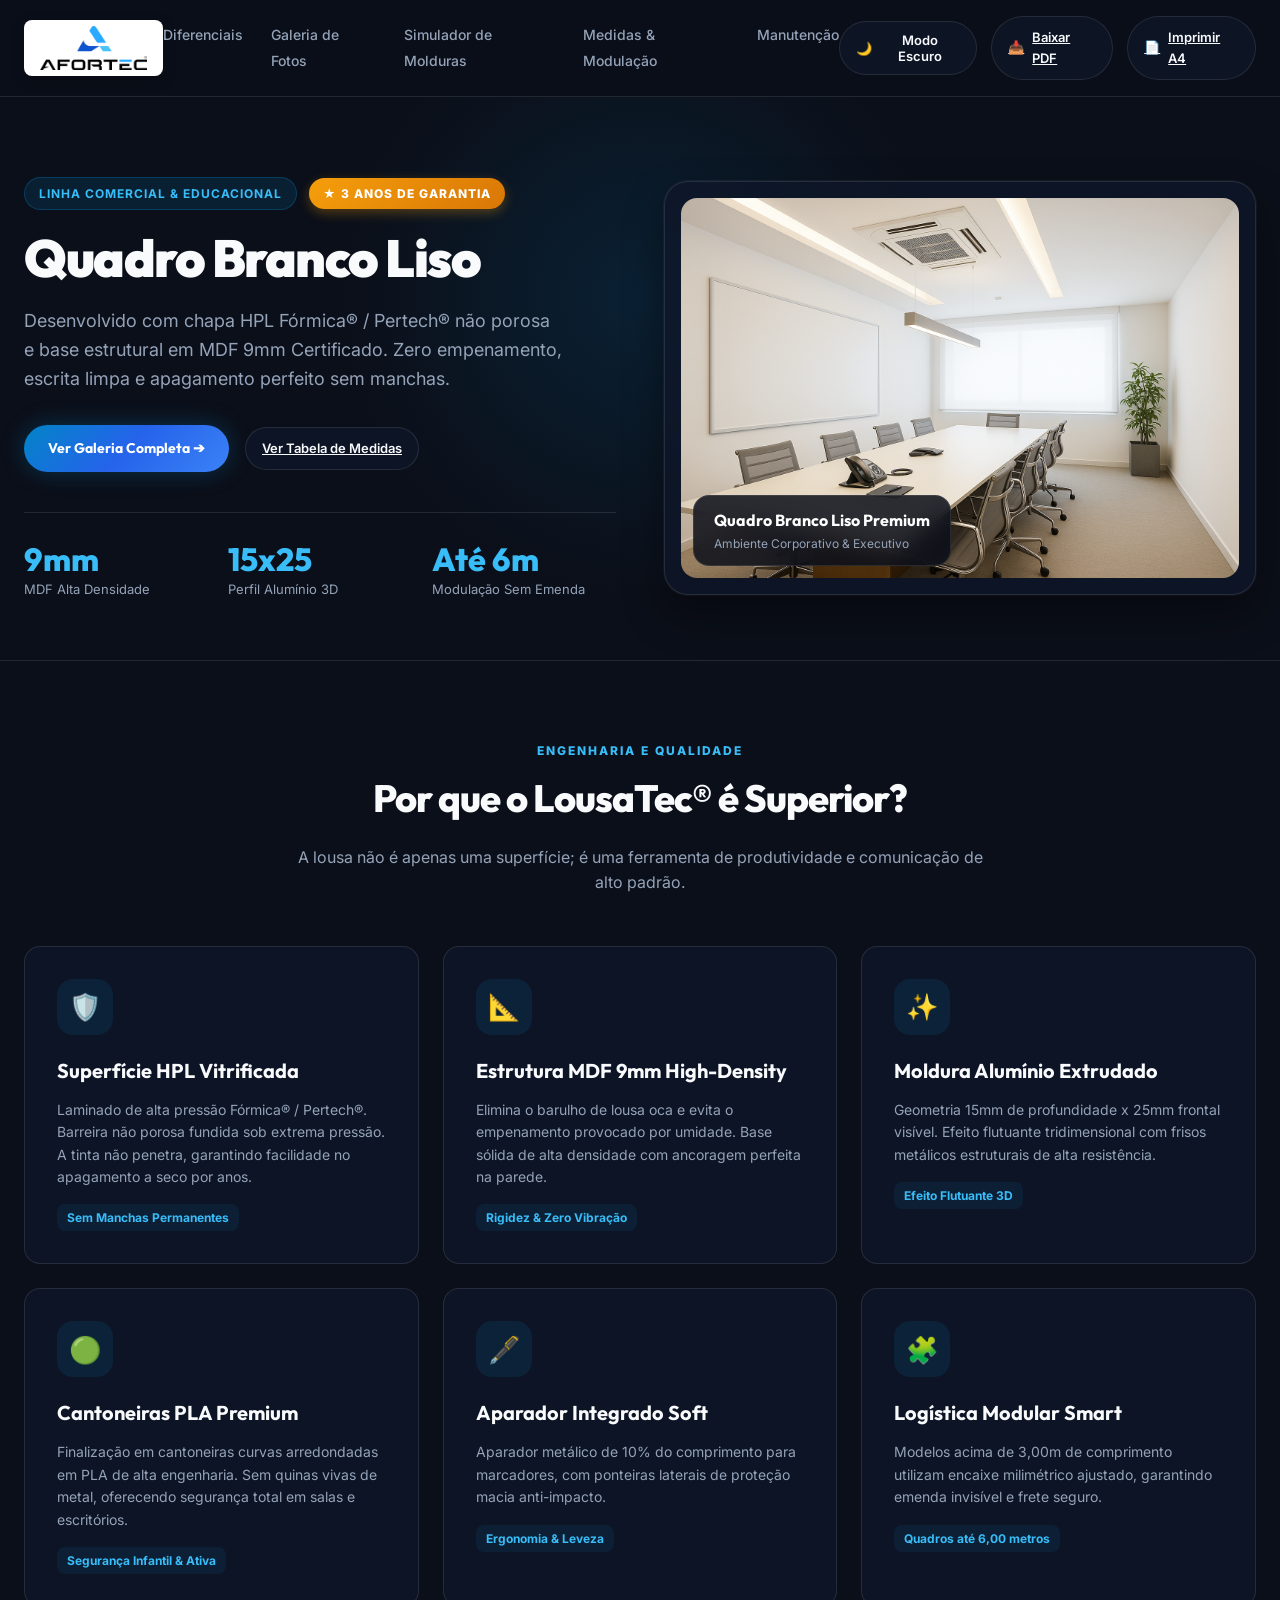
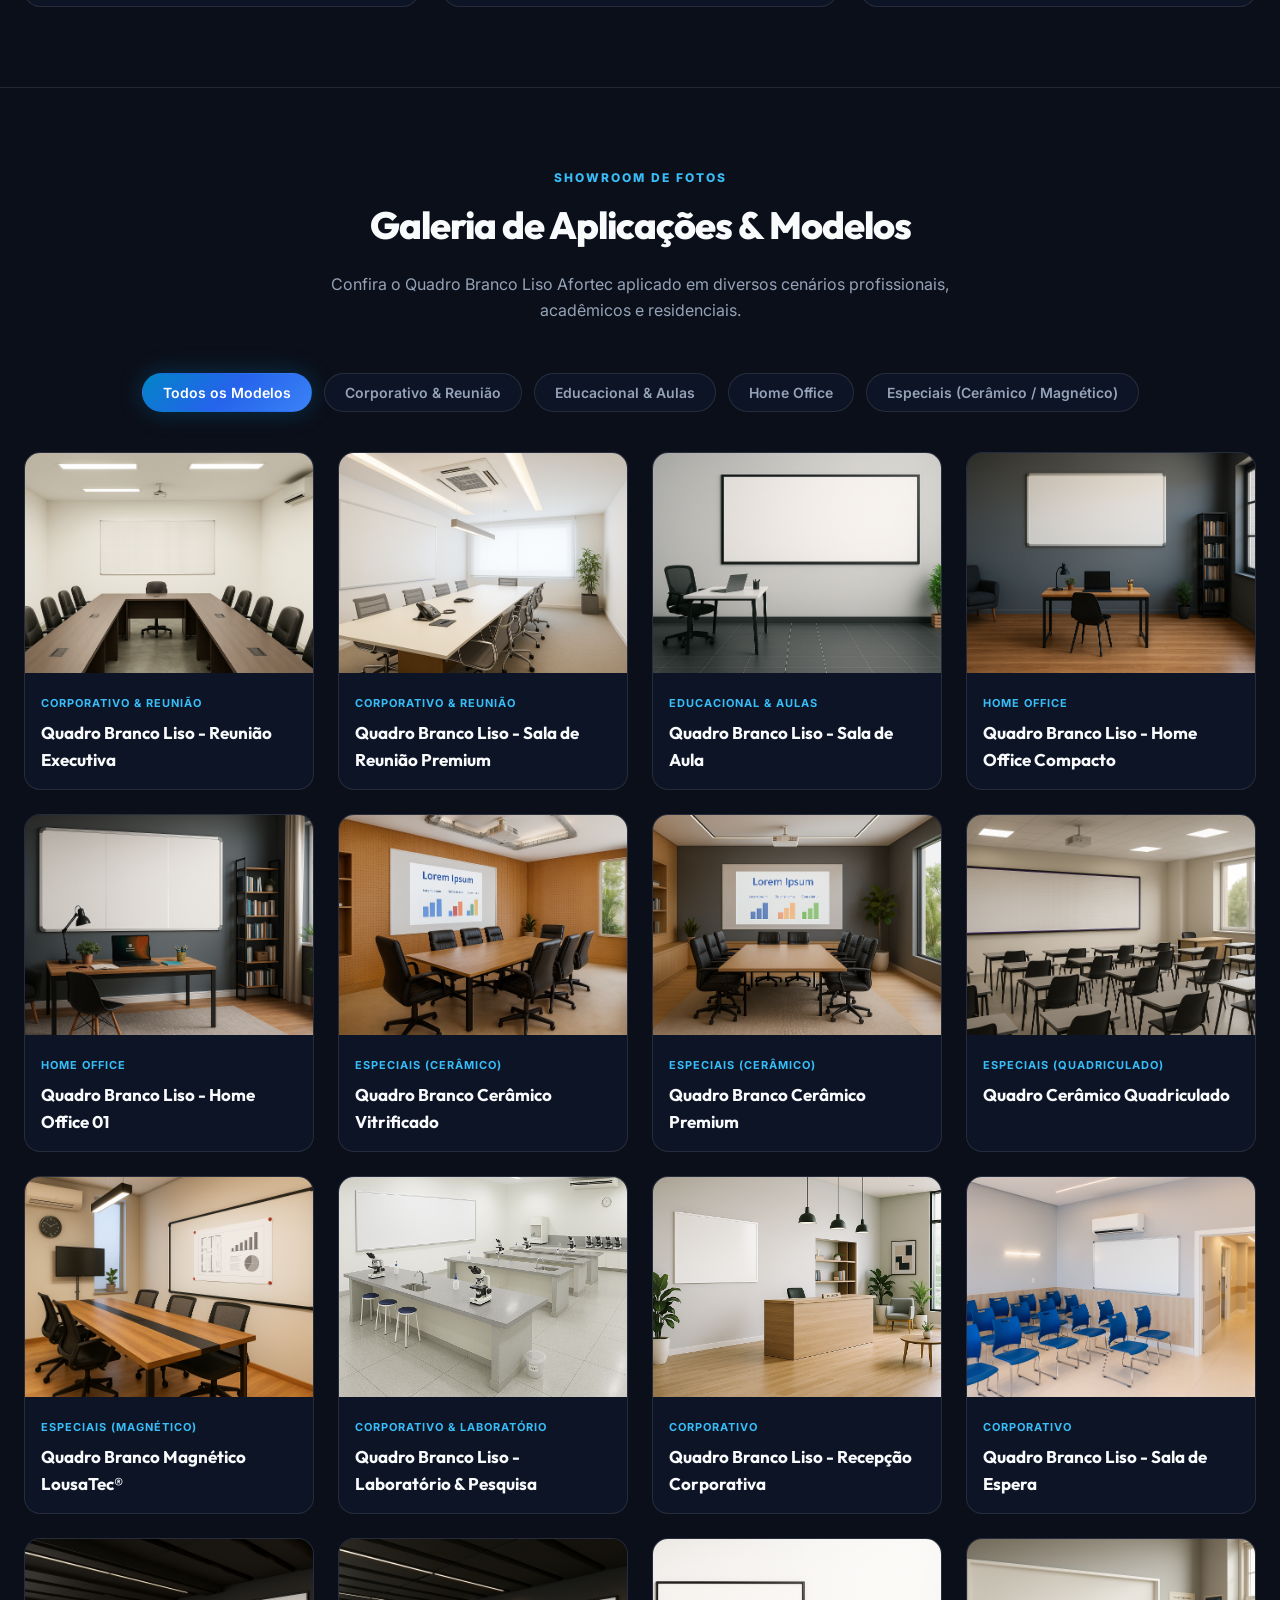
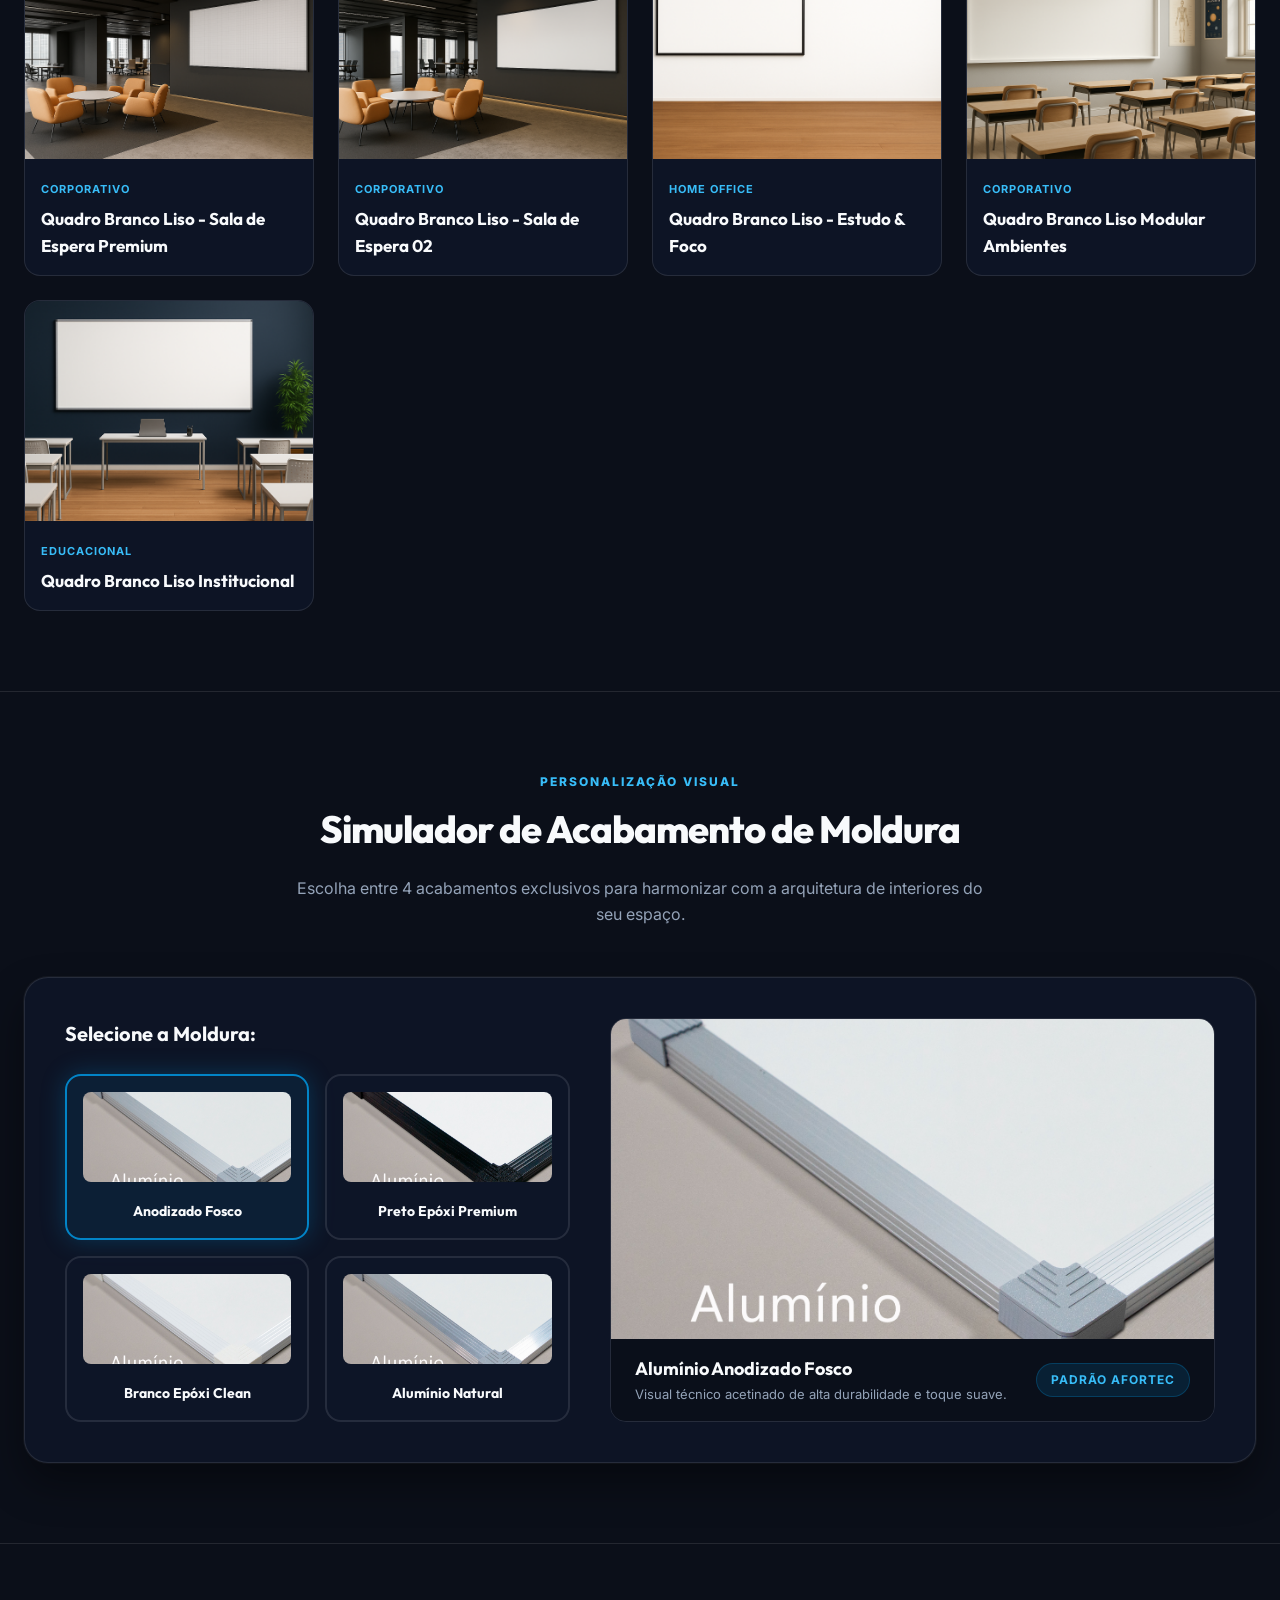
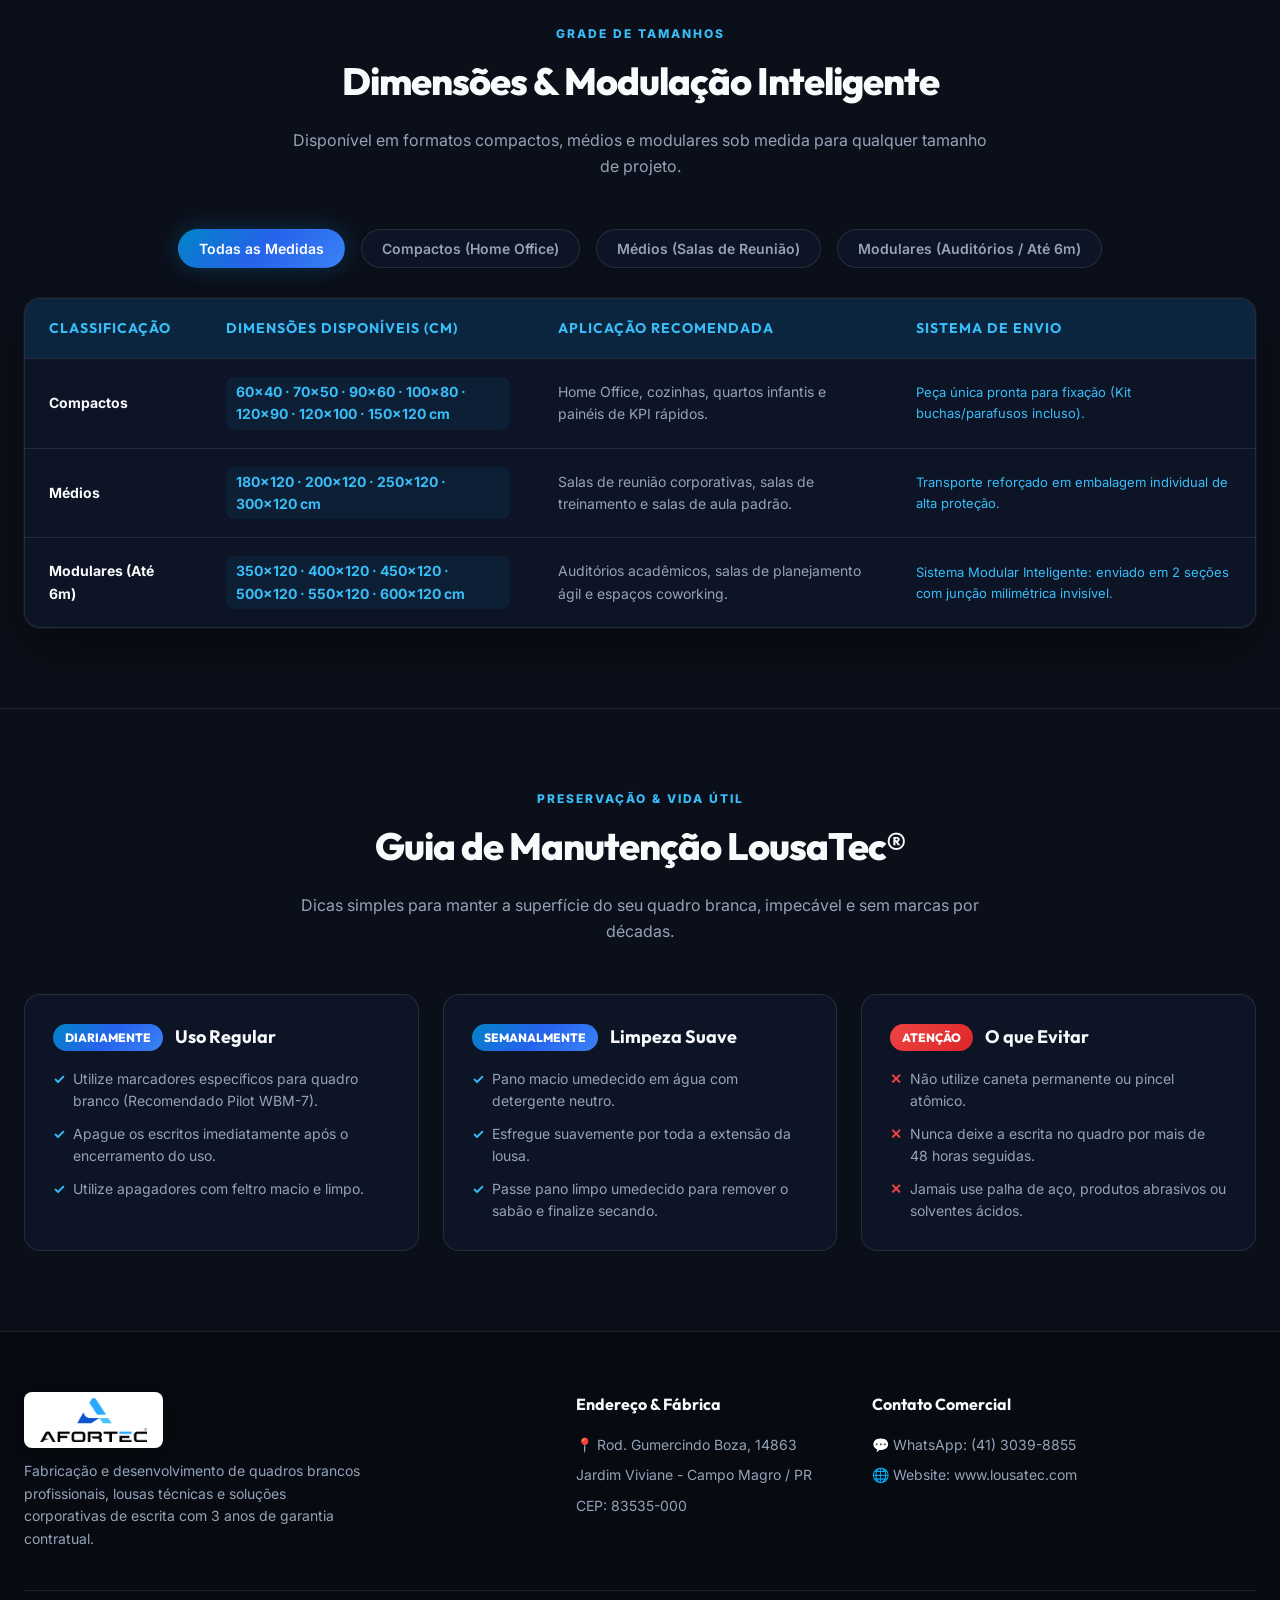
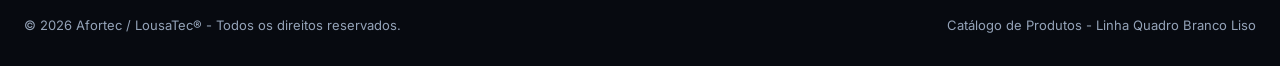
==== commit f65bdc6e: "Adicionar novo catalogo PDF editorial A4 com capa, sumario, introducao, produtos e conclusao" ====
--- a/index.html
+++ b/index.html
@@ -39,9 +39,12 @@
         <button id="themeToggle" class="theme-toggle" title="Alternar Tema Claro/Escuro">
           <span class="theme-icon">🌙</span> <span class="theme-text">Modo Escuro</span>
         </button>
-        <button id="btnPrint" class="btn-print" onclick="window.print()" title="Imprimir / Exportar PDF">
-          <span>📄</span> Catálogo PDF
-        </button>
+        <a href="Catalogo_Afortec_Quadro_Branco_Liso.pdf" target="_blank" class="btn-print" title="Baixar Catálogo PDF Compilado">
+          <span>📥</span> Baixar PDF
+        </a>
+        <a href="catalogo-pdf.html" target="_blank" class="btn-print" title="Abrir Formato Impressão A4">
+          <span>📄</span> Imprimir A4
+        </a>
       </div>
     </div>
   </header>
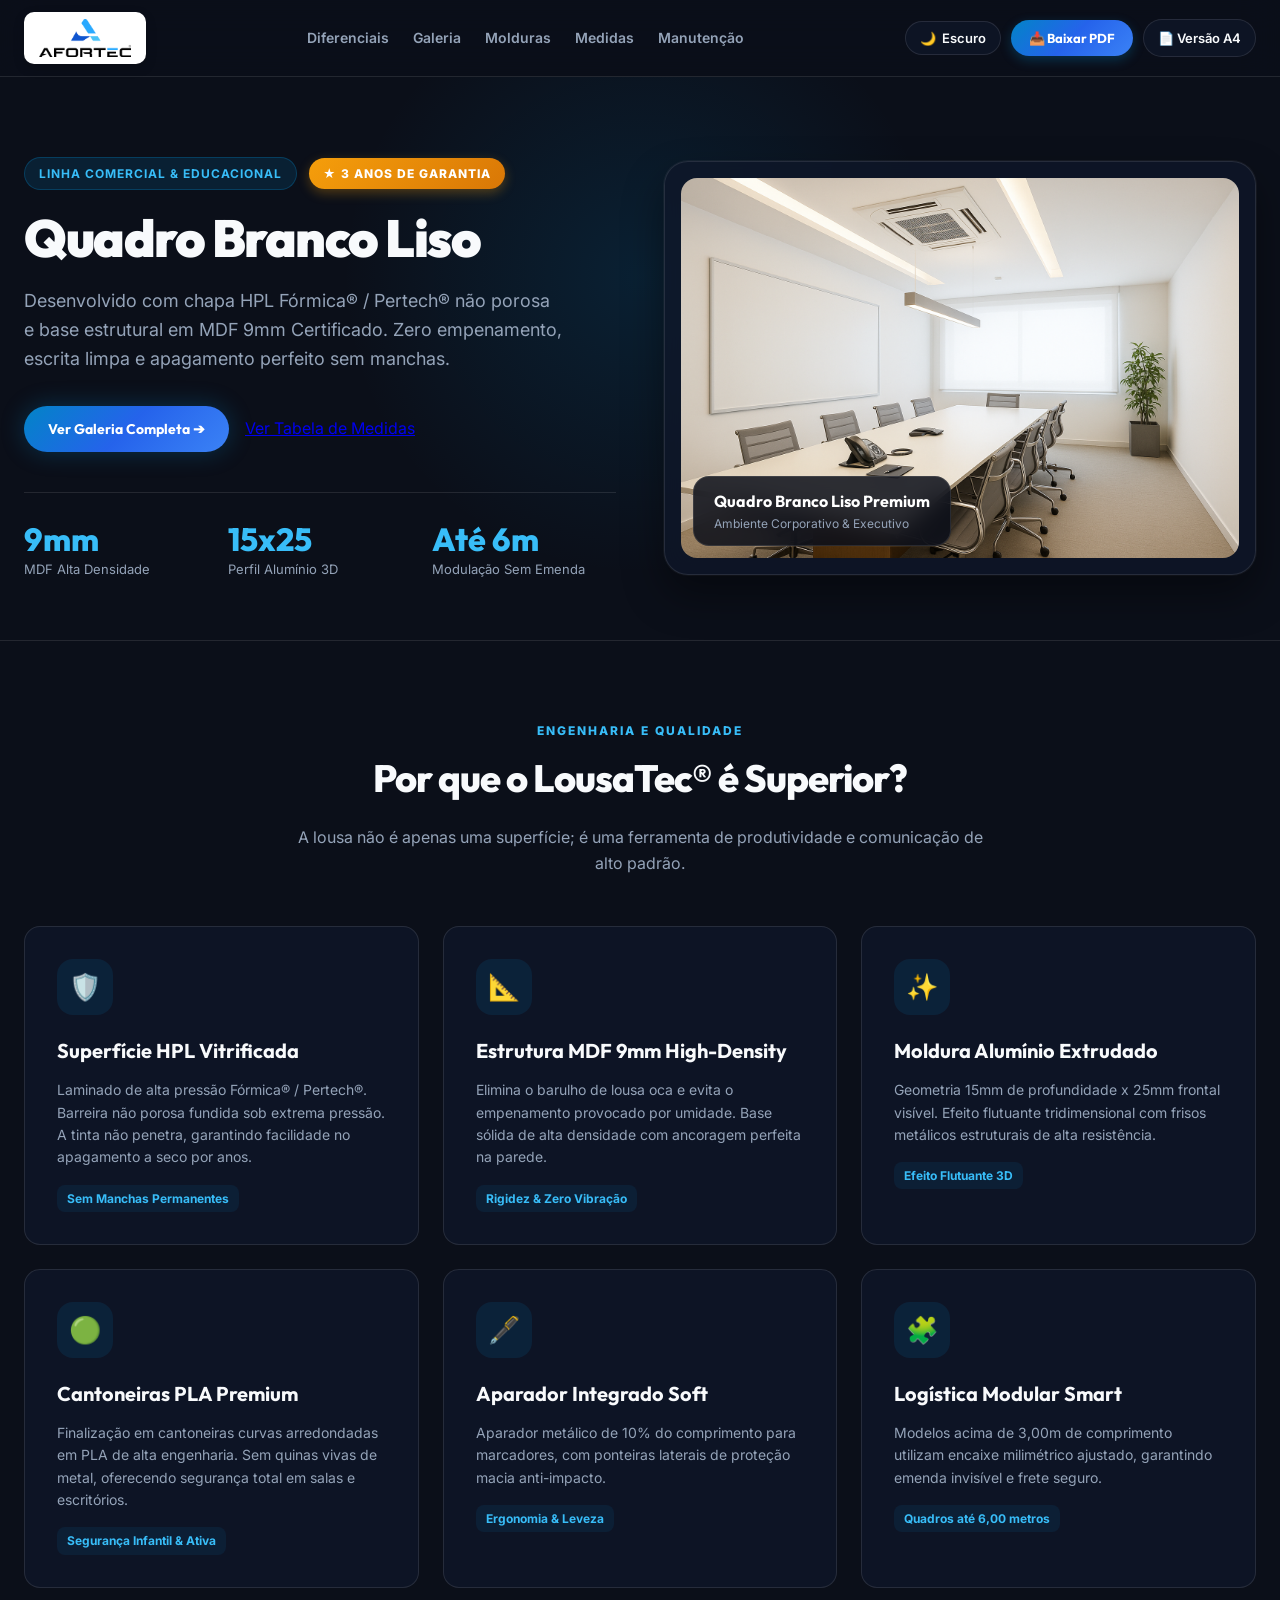
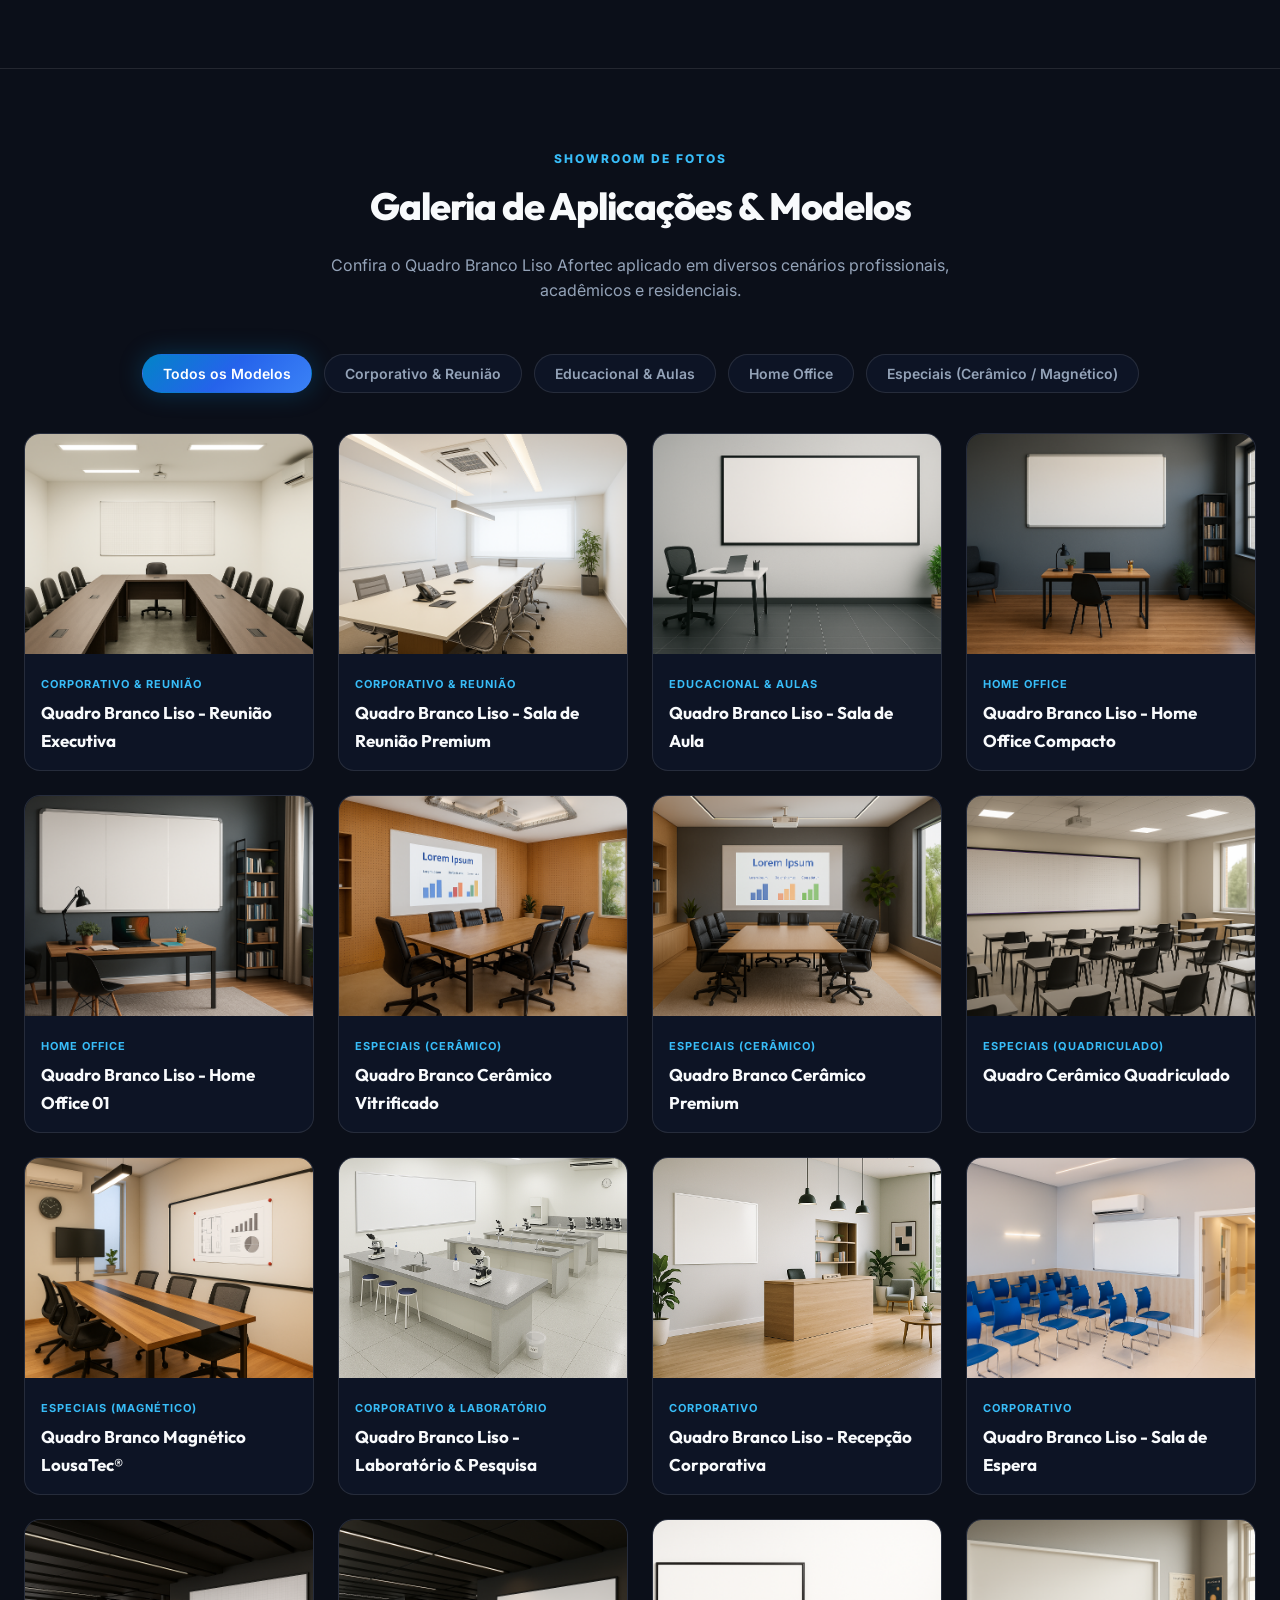
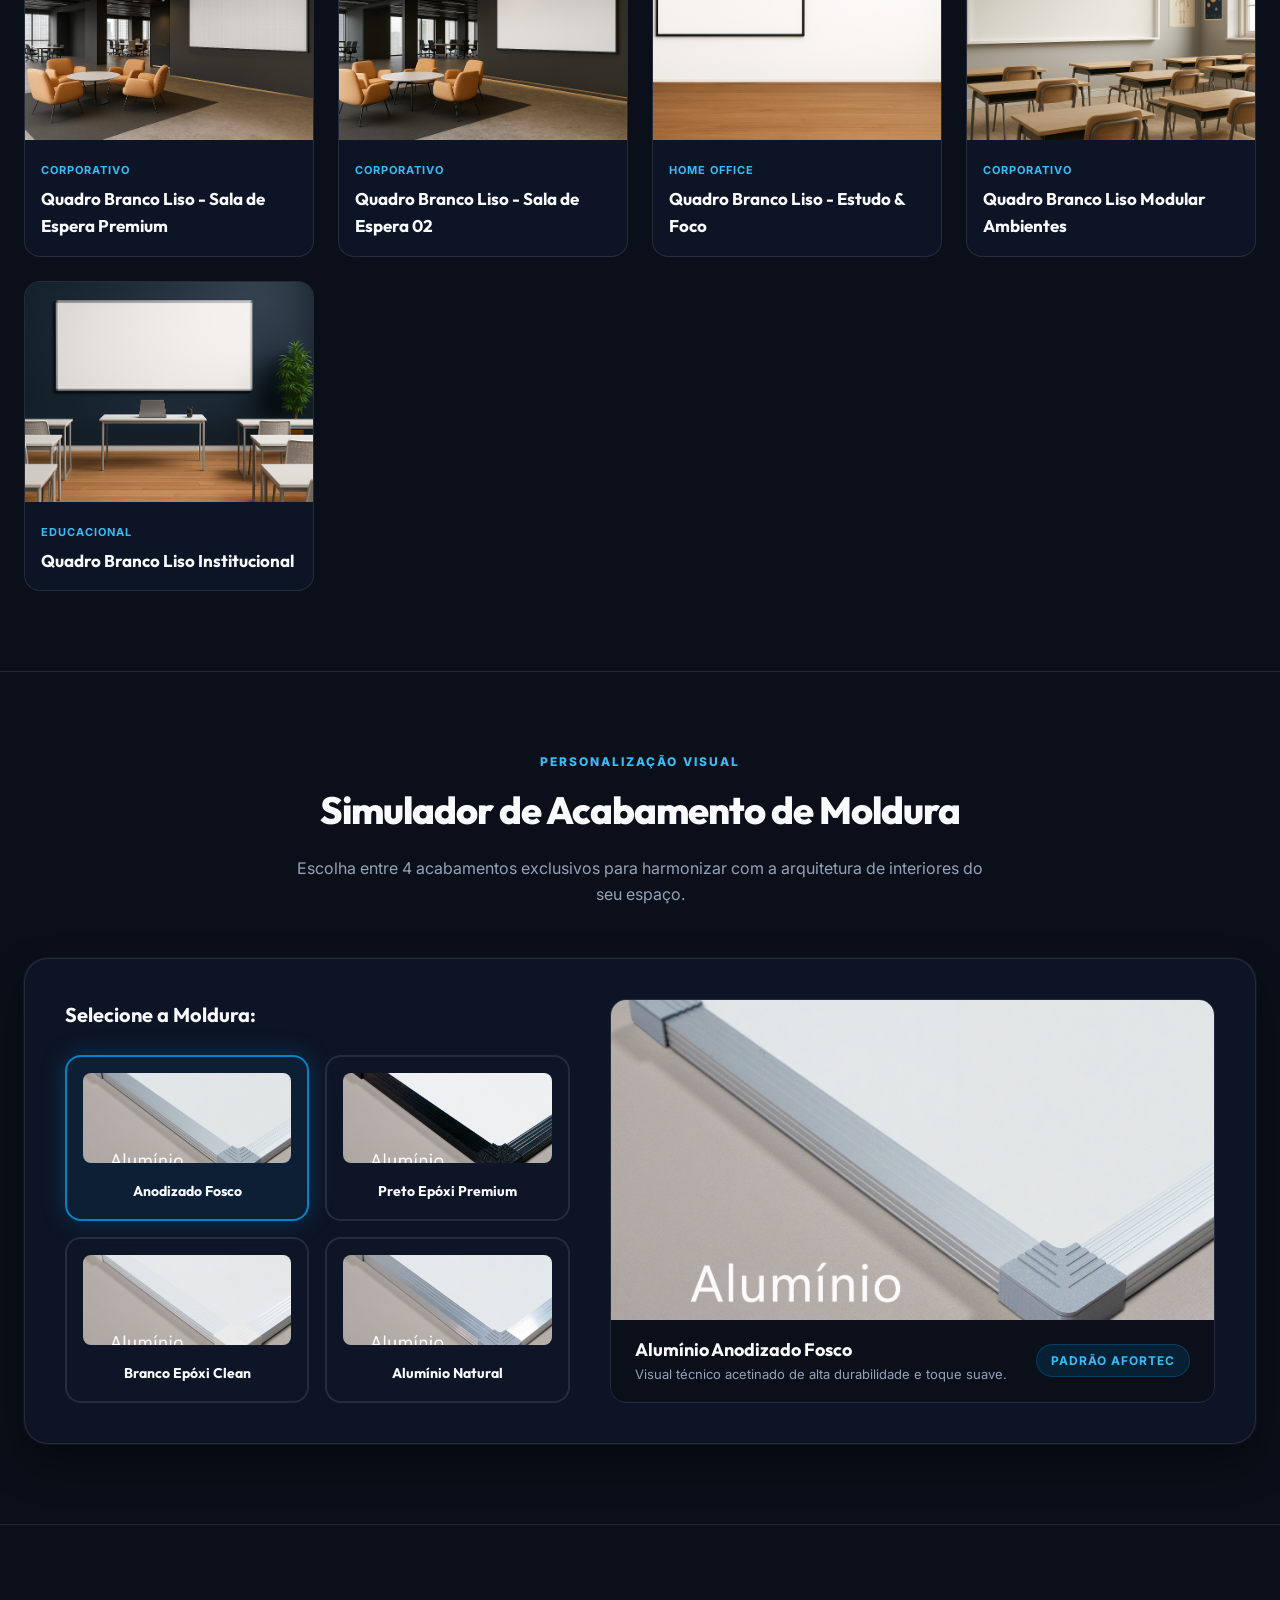
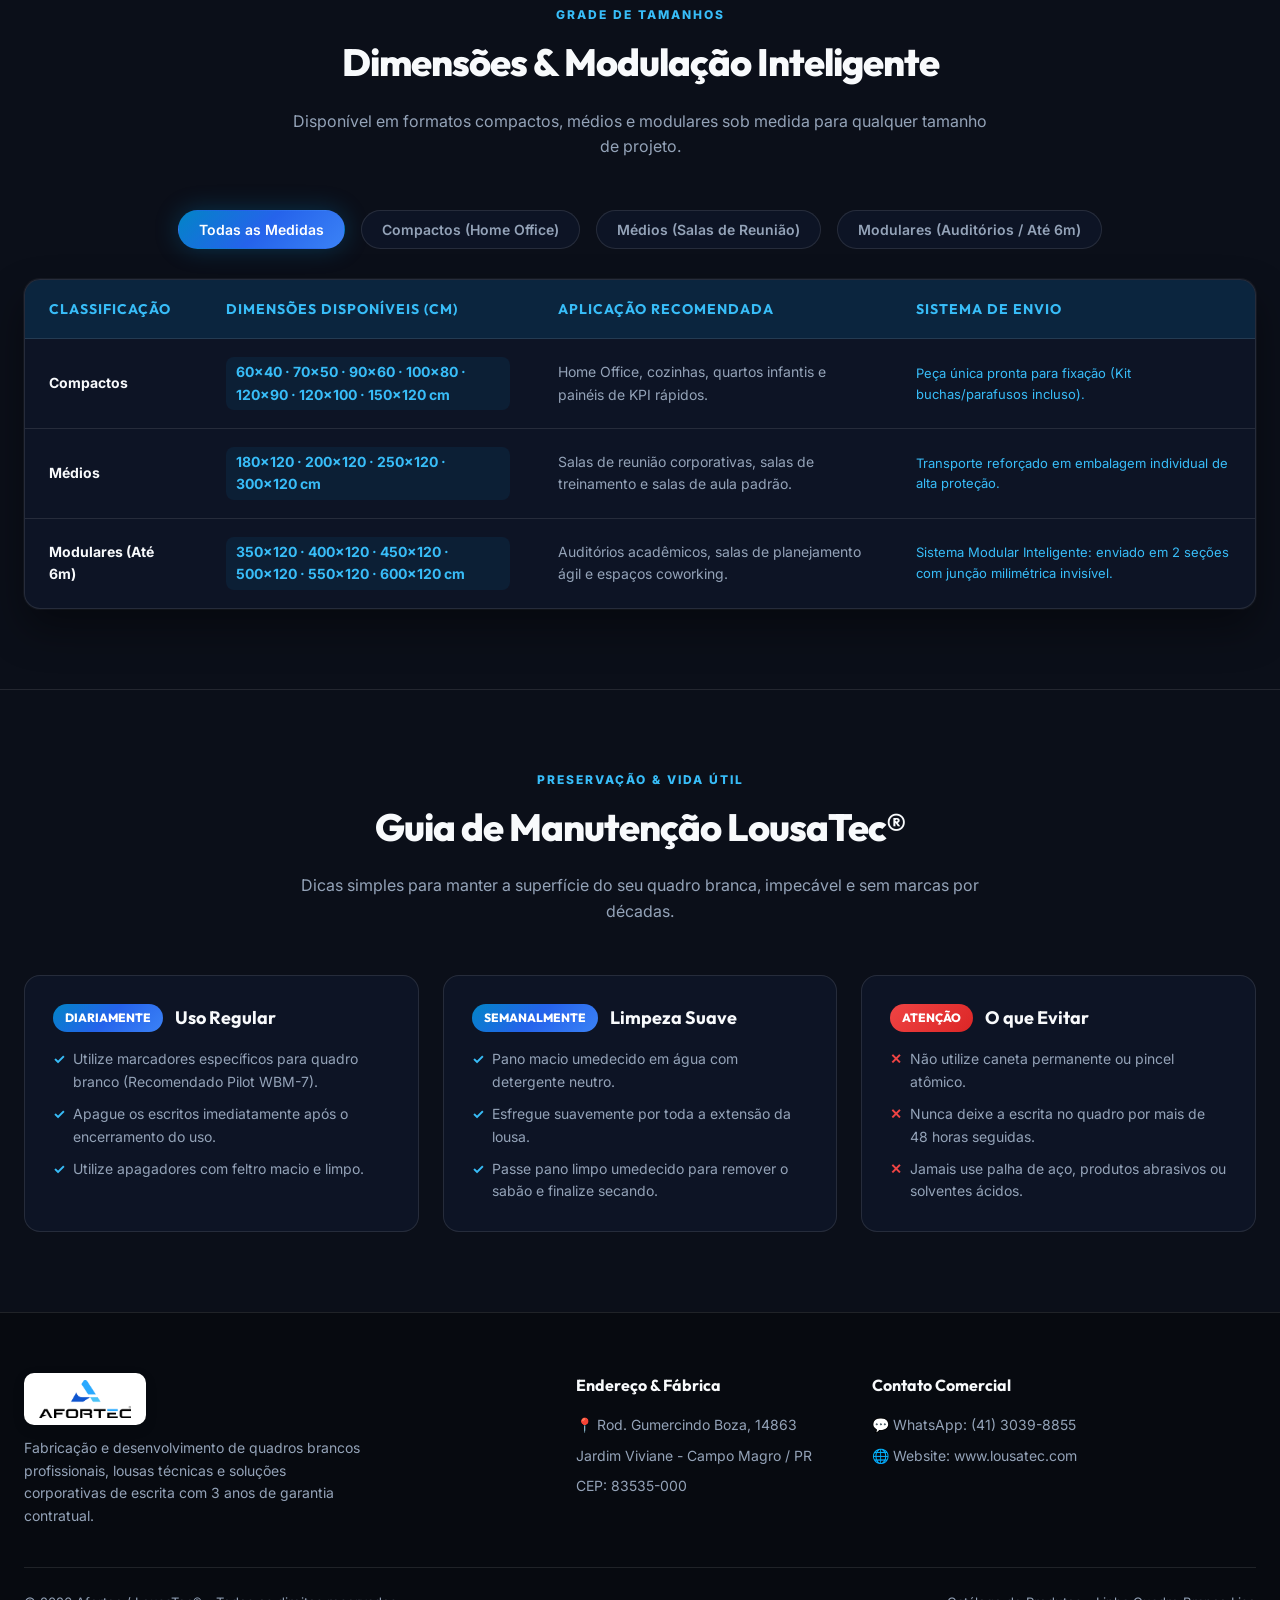
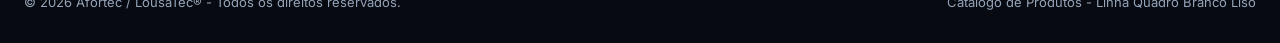
==== commit 3e3954ba: "Refinar acabamento estético do cabecalho com alinhamento e botoes sem sublinhado" ====
--- a/index.html
+++ b/index.html
@@ -19,31 +19,31 @@
   <!-- Header / Navigation -->
   <header class="header">
     <div class="container header-content">
-      <div class="brand-wrapper">
-        <a href="#" class="brand-logo" title="Afortec LousaTec">
-          <div class="brand-logo-card">
-            <img src="logo-afortec.png" alt="Afortec Logo Oficial" class="brand-official-logo-img">
-          </div>
-        </a>
-      </div>
-      
-      <ul class="nav-links">
-        <li><a href="#diferenciais" class="nav-link">Diferenciais</a></li>
-        <li><a href="#galeria" class="nav-link">Galeria de Fotos</a></li>
-        <li><a href="#molduras" class="nav-link">Simulador de Molduras</a></li>
-        <li><a href="#modulacao" class="nav-link">Medidas & Modulação</a></li>
-        <li><a href="#cuidados" class="nav-link">Manutenção</a></li>
-      </ul>
+      <a href="#" class="brand-logo" title="Afortec LousaTec">
+        <div class="brand-logo-card">
+          <img src="logo-afortec.png" alt="Afortec Logo Oficial" class="brand-official-logo-img">
+        </div>
+      </a>
+      
+      <nav class="nav-wrapper">
+        <ul class="nav-links">
+          <li><a href="#diferenciais" class="nav-link">Diferenciais</a></li>
+          <li><a href="#galeria" class="nav-link">Galeria</a></li>
+          <li><a href="#molduras" class="nav-link">Molduras</a></li>
+          <li><a href="#modulacao" class="nav-link">Medidas</a></li>
+          <li><a href="#cuidados" class="nav-link">Manutenção</a></li>
+        </ul>
+      </nav>
       
       <div class="header-actions">
         <button id="themeToggle" class="theme-toggle" title="Alternar Tema Claro/Escuro">
-          <span class="theme-icon">🌙</span> <span class="theme-text">Modo Escuro</span>
+          <span class="theme-icon">🌙</span> <span class="theme-text">Escuro</span>
         </button>
-        <a href="Catalogo_Afortec_Quadro_Branco_Liso.pdf" target="_blank" class="btn-print" title="Baixar Catálogo PDF Compilado">
-          <span>📥</span> Baixar PDF
+        <a href="Catalogo_Afortec_Quadro_Branco_Liso.pdf" target="_blank" class="btn-header-pdf" title="Baixar Catálogo PDF Compilado">
+          📥 Baixar PDF
         </a>
-        <a href="catalogo-pdf.html" target="_blank" class="btn-print" title="Abrir Formato Impressão A4">
-          <span>📄</span> Imprimir A4
+        <a href="catalogo-pdf.html" target="_blank" class="btn-header-print" title="Abrir Formato Impressão A4">
+          📄 Versão A4
         </a>
       </div>
     </div>
--- a/styles.css
+++ b/styles.css
@@ -91,98 +91,78 @@
 .header {
   position: sticky;
   top: 0;
-  z-index: 100;
-  background: rgba(11, 15, 25, 0.85);
-  backdrop-filter: blur(16px);
-  -webkit-backdrop-filter: blur(16px);
+  z-index: 1000;
+  background: rgba(11, 15, 25, 0.92);
+  backdrop-filter: blur(20px);
+  -webkit-backdrop-filter: blur(20px);
   border-bottom: 1px solid var(--border-color);
-  padding: 16px 0;
+  padding: 12px 0;
   transition: background var(--transition-normal);
 }
 
 [data-theme="light"] .header {
-  background: rgba(248, 250, 252, 0.85);
+  background: rgba(248, 250, 252, 0.92);
 }
 
 .header-content {
   display: flex;
   align-items: center;
   justify-content: space-between;
-}
-
-.brand-wrapper {
-  display: flex;
-  align-items: center;
-  gap: 16px;
+  gap: 20px;
 }
 
 .brand-logo {
-  display: flex;
-  align-items: center;
-  gap: 12px;
-  text-decoration: none;
+  text-decoration: none !important;
+  display: inline-flex;
+  flex-shrink: 0;
 }
 
 .brand-logo-card {
   background: #FFFFFF;
-  padding: 6px 16px;
-  border-radius: var(--radius-sm);
+  padding: 6px 14px;
+  border-radius: 10px;
   display: inline-flex;
   align-items: center;
   justify-content: center;
-  box-shadow: 0 4px 14px rgba(0, 0, 0, 0.2);
-  transition: transform var(--transition-fast);
+  box-shadow: 0 4px 12px rgba(0, 0, 0, 0.15);
+  border: 1px solid rgba(255, 255, 255, 0.2);
+  transition: transform var(--transition-fast), box-shadow var(--transition-fast);
 }
 
 .brand-logo-card:hover {
-  transform: scale(1.03);
+  transform: translateY(-1px);
+  box-shadow: 0 6px 16px rgba(2, 132, 199, 0.25);
 }
 
 .brand-official-logo-img {
-  height: 44px;
+  height: 38px;
   width: auto;
   object-fit: contain;
   display: block;
 }
 
-.brand-text {
-  display: flex;
-  flex-direction: column;
-}
-
-.brand-title {
-  font-family: var(--font-heading);
-  font-weight: 800;
-  font-size: 22px;
-  letter-spacing: -0.5px;
-  color: var(--text-main);
-  line-height: 1.1;
-}
-
-.brand-title span {
-  color: var(--accent-blue-bright);
-}
-
-.brand-subtitle {
-  font-size: 11px;
-  text-transform: uppercase;
-  letter-spacing: 1.5px;
-  color: var(--text-muted);
-  font-weight: 600;
+.nav-wrapper {
+  display: flex;
+  align-items: center;
 }
 
 .nav-links {
   display: flex;
-  gap: 28px;
+  align-items: center;
+  gap: 24px;
   list-style: none;
+  margin: 0;
+  padding: 0;
 }
 
 .nav-link {
   color: var(--text-muted);
-  text-decoration: none;
-  font-weight: 500;
+  text-decoration: none !important;
+  font-weight: 600;
   font-size: 14px;
+  white-space: nowrap;
   transition: color var(--transition-fast);
+  padding: 6px 0;
 }
 
 .nav-link:hover, .nav-link.active {
@@ -192,29 +172,79 @@
 .header-actions {
   display: flex;
   align-items: center;
-  gap: 14px;
-}
-
-.theme-toggle, .btn-print {
+  gap: 10px;
+  flex-shrink: 0;
+}
+
+.theme-toggle {
   background: var(--bg-card);
   border: 1px solid var(--border-color);
   color: var(--text-main);
-  padding: 10px 16px;
+  padding: 8px 14px;
   border-radius: var(--radius-full);
   font-family: var(--font-body);
   font-size: 13px;
   font-weight: 600;
   cursor: pointer;
-  display: flex;
-  align-items: center;
-  gap: 8px;
+  display: inline-flex;
+  align-items: center;
+  gap: 6px;
+  white-space: nowrap;
+  text-decoration: none !important;
   transition: all var(--transition-fast);
 }
 
-.theme-toggle:hover, .btn-print:hover {
+.theme-toggle:hover {
   border-color: var(--accent-blue);
   box-shadow: var(--shadow-glow);
+  transform: translateY(-1px);
+}
+
+.btn-header-pdf {
+  background: var(--accent-gradient);
+  color: #FFFFFF !important;
+  border: none;
+  padding: 8px 18px;
+  border-radius: var(--radius-full);
+  font-family: var(--font-heading);
+  font-weight: 700;
+  font-size: 13px;
+  text-decoration: none !important;
+  white-space: nowrap;
+  display: inline-flex;
+  align-items: center;
+  gap: 6px;
+  box-shadow: 0 4px 12px rgba(2, 132, 199, 0.3);
+  transition: all var(--transition-fast);
+}
+
+.btn-header-pdf:hover {
   transform: translateY(-2px);
+  box-shadow: 0 6px 20px rgba(2, 132, 199, 0.5);
+  filter: brightness(1.1);
+}
+
+.btn-header-print {
+  background: var(--bg-card);
+  border: 1px solid var(--border-color);
+  color: var(--text-main) !important;
+  padding: 8px 14px;
+  border-radius: var(--radius-full);
+  font-family: var(--font-body);
+  font-weight: 600;
+  font-size: 13px;
+  text-decoration: none !important;
+  white-space: nowrap;
+  display: inline-flex;
+  align-items: center;
+  gap: 6px;
+  transition: all var(--transition-fast);
+}
+
+.btn-header-print:hover {
+  border-color: var(--accent-blue);
+  box-shadow: var(--shadow-glow);
+  transform: translateY(-1px);
 }
 
 .btn-primary {
